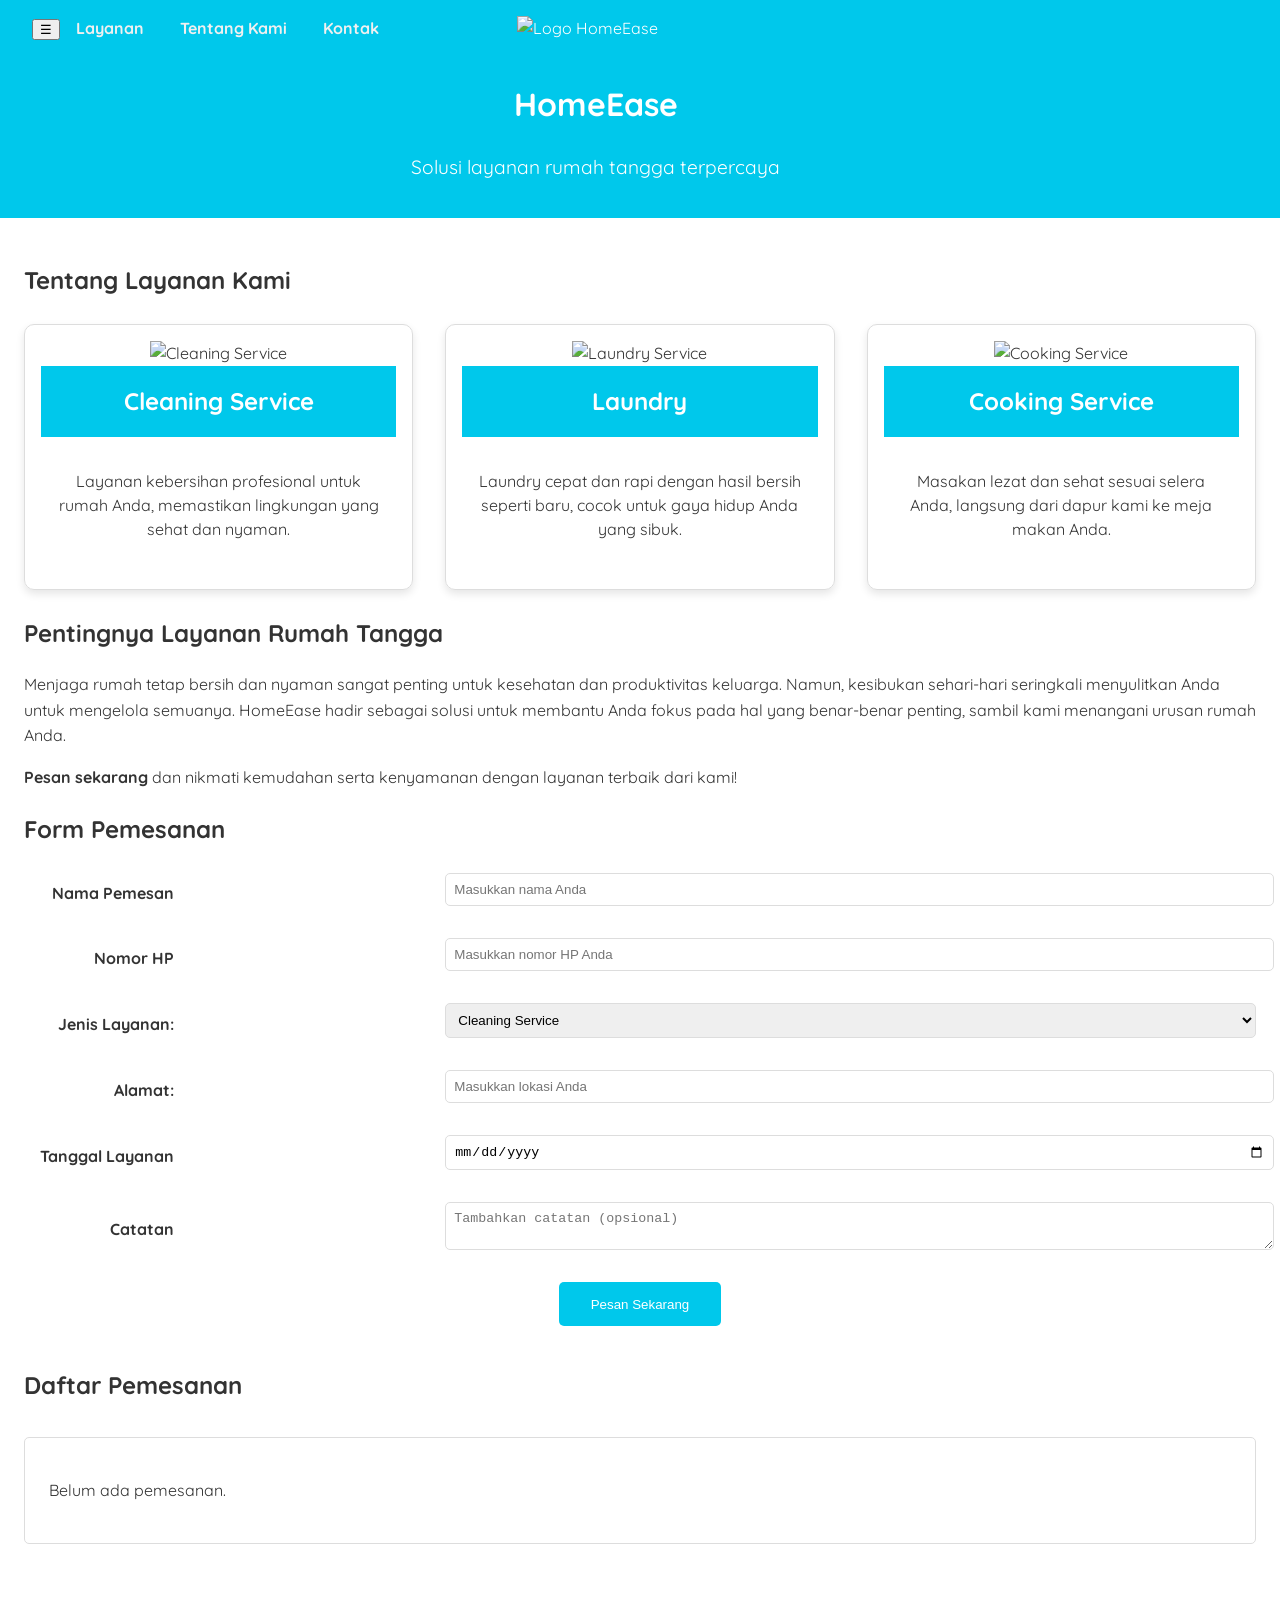
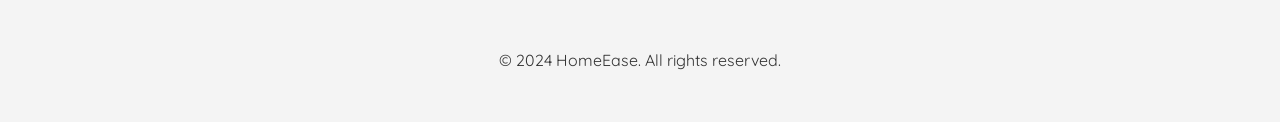
==== index.html @ 0524aee0 ""perubahan beberapa styles dan tombol"" ====
<!DOCTYPE html>
<html lang="en">
<head>
  <meta name="keywords" content="layanan rumah tangga, cleaning service, laundry, cooking">
  <script type="application/ld+json">
    {
      "@context": "https://schema.org",
      "@type": "LocalBusiness",
      "name": "HomeEase",
      "description": "Solusi layanan rumah tangga terpercaya",
      "url": "https://basriyoung.github.io/",
      "address": {
        "@type": "PostalAddress",
        "addressLocality": "Your City",
        "addressCountry": "ID"
      }
    }
  </script>
  <meta charset="UTF-8">
  <meta name="viewport" content="width=device-width, initial-scale=1.0">
  <meta name="description" content="HomeEase - Solusi layanan rumah tangga terpercaya.">
  <title>HomeEase - Pemesanan Layanan Rumah Tangga</title>
  <meta name="dicoding:email" content="basriyoung@gmail.com">
  <link rel="icon" href="images/H.png" type="image/x-icon">
  <link rel="stylesheet" href="css/styles.css">
  <link rel="preconnect" href="https://fonts.googleapis.com">
  <link rel="preconnect" href="https://fonts.gstatic.com" crossorigin>
  <link href="https://fonts.googleapis.com/css2?family=Quicksand:wght@300..700&display=swap" rel="stylesheet"> 
</head>
<body>
     <!-- B243051A - Basri -->
  <header>
    <button id="menu-toggle" aria-label="Toggle Navigation">&#9776;</button>
    <nav>
      <a href="#services">Layanan</a>
      <a href="#about">Tentang Kami</a>
      <a href="#contact">Kontak</a>
    </nav>

    <div class="header-container">
        <img src="images/H.png" alt="Logo HomeEase" class="logo">
        <div class="header-text">
          <h1>HomeEase</h1>
          <p>Solusi layanan rumah tangga terpercaya</p>
        </div>
      </div>
  </header>
  <main>

    <section id="services">
        <h2>Tentang Layanan Kami</h2>
        <div class="services">
          <div class="service-item">
            <img src="images/1.png" alt="Cleaning Service">
            <h3>Cleaning Service</h3>
            <p>Layanan kebersihan profesional untuk rumah Anda, memastikan lingkungan yang sehat dan nyaman.</p>
          </div>
          <div class="service-item">
            <img src="images/2.png" alt="Laundry Service">
            <h3>Laundry</h3>
            <p>Laundry cepat dan rapi dengan hasil bersih seperti baru, cocok untuk gaya hidup Anda yang sibuk.</p>
          </div>
          <div class="service-item">
            <img src="images/3.png" alt="Cooking Service">
            <h3>Cooking Service</h3>
            <p>Masakan lezat dan sehat sesuai selera Anda, langsung dari dapur kami ke meja makan Anda.</p>
          </div>
        </div>
      </section>
  
      <section id="about">
        <h2>Pentingnya Layanan Rumah Tangga</h2>
        <p>Menjaga rumah tetap bersih dan nyaman sangat penting untuk kesehatan dan produktivitas keluarga. 
        Namun, kesibukan sehari-hari seringkali menyulitkan Anda untuk mengelola semuanya. 
        HomeEase hadir sebagai solusi untuk membantu Anda fokus pada hal yang benar-benar penting, 
        sambil kami menangani urusan rumah Anda.</p>
        <p><strong>Pesan sekarang</strong> dan nikmati kemudahan serta kenyamanan dengan layanan terbaik dari kami!</p>
      </section>

    <section id="contact">
      <h2>Form Pemesanan</h2>
      <form id="bookingForm">
        <label for="name">Nama Pemesan</label>
        <input type="text" id="name" name="name" placeholder="Masukkan nama Anda" required>
        <label for="phone">Nomor HP</label>
        <input type="tel" id="phone" name="phone" placeholder="Masukkan nomor HP Anda" required>
        <label for="serviceType">Jenis Layanan:</label>
        <select id="serviceType" required>
          <option value="Cleaning">Cleaning Service</option>
          <option value="Laundry">Laundry</option>
          <option value="Cooking">Cooking Service</option>
        </select>
        <label for="location">Alamat:</label>
        <input type="text" id="location" placeholder="Masukkan lokasi Anda" required>
        <label for="date">Tanggal Layanan</label>
        <input type="date" id="date" required>
        <label for="notes">Catatan</label>
        <textarea id="notes" name="notes" placeholder="Tambahkan catatan (opsional)"></textarea>
        <button type="submit">Pesan Sekarang</button>
      </form>
    </section>
    <section id="bookings">
      <h2>Daftar Pemesanan</h2>
      <div id="bookingsList"></div>
    </section>
  </main>
  <footer>
    <p>© 2024 HomeEase. All rights reserved.</p>
  </footer>
  <script src="js/script.js"></script>
</body>
</html>
---- css/styles.css ----
/* Global Styles */
body {
  font-family: 'Quicksand', sans-serif, Arial;
  margin: 0;
  padding: 0;
  line-height: 1.6;
  color: #333;
}

header {
  background: #00c8eb;
  color: white;
  flex-direction: column; 
  align-items: center; 
  text-align: center;
  padding: 1.5rem;
  display: flex; /**/
  display: -webkit-box; /* */
}

.logo {
  width: 150px;
  height: auto;
  margin: 0 auto 1rem;
}

header nav {
  margin-bottom: 1rem;
}

header nav a {
  margin: 0 1rem;
  color: #f0f0f0;
  text-decoration: none;
  font-weight: bold;
}

main {
  padding: 1.5rem;
}

/* Section Layanan */
.services {
  display: grid;
  grid-template-columns: repeat(auto-fit, minmax(250px, 1fr)); 
  gap: 1.5rem;
  margin: 1.5rem 0;
}

.service-item {
  border: 1px solid #ddd;
  border-radius: 5px;
  overflow: hidden;
  text-align: center;
  box-shadow: 0 2px 5px rgba(0, 0, 0, 0.1);
}

.service-item img {
  width: 100%;
  height: auto;
}

.service-item h3 {
  background: #00c8eb;
  color: white;
  margin: 0;
  padding: 1rem;
}

.service-item p {
  padding: 1rem;
  font-size: 0.9rem;
  color: #333;
}

.service-item:hover {
  transform: translateY(-5px);
  box-shadow: 0 4px 10px rgba(0, 0, 0, 0.15);
  transition: transform 0.3s ease, box-shadow 0.3s ease;
}

/* Form Styles */
form {
  margin: 1.5rem 0;
  display: flex;
  flex-direction: column; 
  gap: 1rem;
}

form label {
  display: block;
  margin-bottom: 0.5rem;
  font-weight: bold;
}

form input,
form select,
form textarea,
form button {
  width: 100%;
  padding: 0.5rem;
  margin-bottom: 1rem;
  border: 1px solid #ddd;
  border-radius: 5px;
}

form button {
  background: #00c8eb;
  color: white;
  border: none;
  cursor: pointer;
}

form button:hover {
  background: #00a2c6;
}

form button,
header nav a {
    min-width: 44px;
    min-height: 44px;
}


/* Footer Styles */
footer {
  background: #f4f4f4;
  text-align: center;
  padding: 2rem 1rem;
  font-size: 1rem;
  margin-top: 2rem;
}

#bookingsList {
  margin-top: 2rem;
  padding: 1.5rem;
  border-radius: 5px;
  border: 1px solid #ddd;
}

.booking-item {
  margin-bottom: 1.5rem;
  border: 1px solid #ddd;
  border-radius: 5px;
  box-shadow: 0 2px 5px rgba(0, 0, 0, 0.1);
  background: #f9f9f9;
  border: 1px solid #ddd;
  padding: 15px;
  margin-bottom: 10px;
}

.booking-item p {
  margin: 5px 0;
}

.delete-btn {
  background: #ff4d4d;
  color: white;
  border: none;
  padding: 5px 10px;
  border-radius: 3px;
  cursor: pointer;
}
.delete-btn:hover {
  background: #cc0000;
}

/* Responsif */
@media (min-width: 768px) {
  header {
    flex-direction: row; 
    justify-content: space-between; 
    padding: 1rem 2rem;
  }

  header nav {
    margin-bottom: 0; 
  }

  .logo {
    width: 200px;
  }
  .header-text {
    margin-left: 1rem;
  }

  .header-text h1 {
    font-size: 2rem;
  }

  .header-text p {
    font-size: 1.2rem;
  }

  .services {
    gap: 2rem;
  }
}

@media (min-width: 1024px) {
  .services {
    grid-template-columns: repeat(3, 1fr);
    gap: 2rem;
  }

  .service-item {
    padding: 1rem;
    border-radius: 10px;
    box-shadow: 0 4px 8px rgba(0, 0, 0, 0.1);
  }

  .service-item h3 {
    font-size: 1.5rem;
  }

  .service-item p {
    font-size: 1rem;
    line-height: 1.5;
  }
}

@media (min-width: 768px) {
  form {
    flex-direction: row;
    gap: 2rem; 
  }

  form label {
    width: 150px;
  }

  form input,
  form select,
  form textarea {
    flex: 1;
    width: auto;
  }

  form button {
    width: auto;
    padding: 0.8rem;
  }
}

@media (min-width: 768px) {
  #bookingsList {
    display: grid;
    grid-template-columns: repeat(2, 1fr); 
  }

  .booking-item {
    padding: 1.5rem;
  }
}
/* Enhanced button hover effect */
form button:hover {
  background: #007fa5;
  transform: scale(1.05);
  transition: all 0.3s ease-in-out;
}

/* Enhance form layout for desktop screens */
@media (min-width: 1024px) {
  form {
      display: grid;
      grid-template-columns: 1fr 2fr; /* Two columns: labels and inputs */
      align-items: center;
      gap: 1rem;
  }
  
  form label {
      grid-column: 1 / 2;
      text-align: right;
      padding-right: 1rem;
  }
  
  form input, form select, form textarea, form button {
      grid-column: 2 / 3;
      width: 100%;
  }

  form button {
      grid-column: 1 / 3; /* Center the button across both columns */
      justify-self: center;
      width: auto;
      padding: 0.8rem 2rem;
  }
}

@media (max-width: 767px) {
  form {
      flex-direction: column;
      gap: 1rem;
  }

  form label {
      text-align: left;
      padding-right: 0;
  }
}
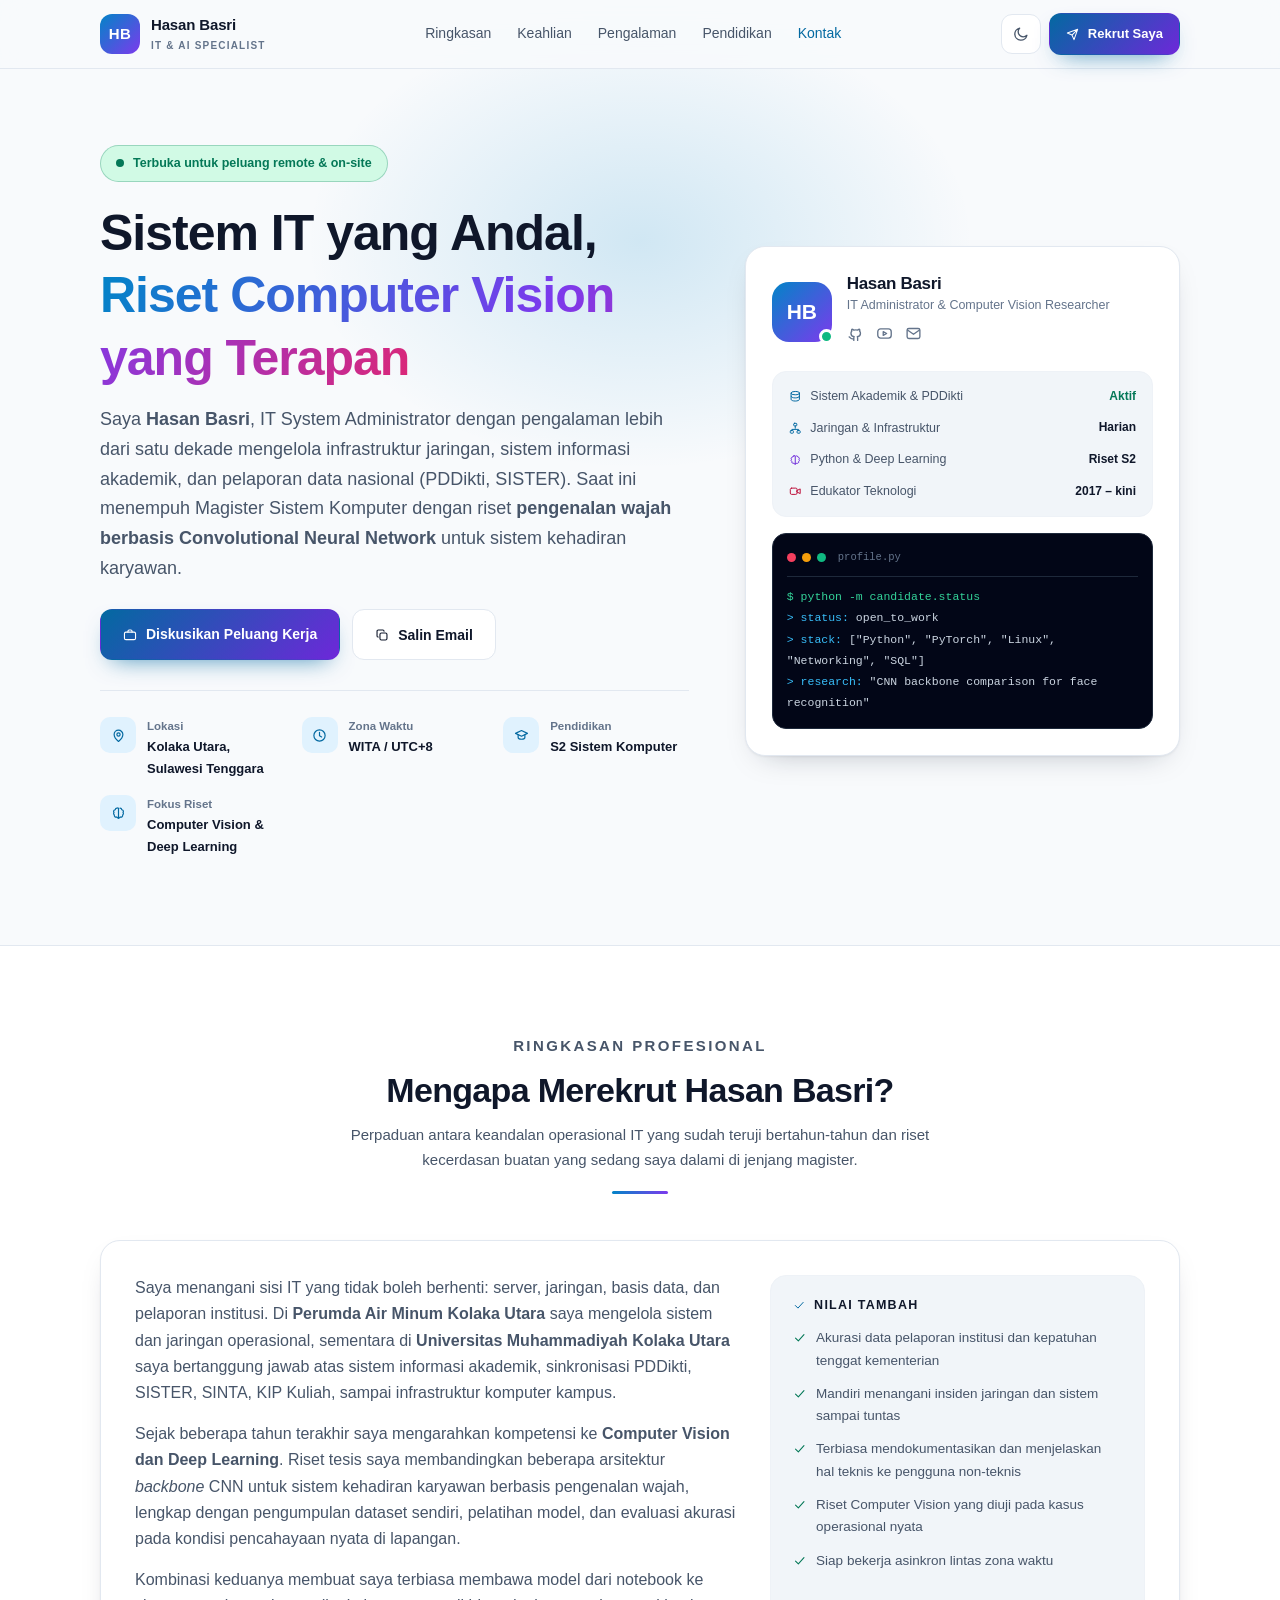
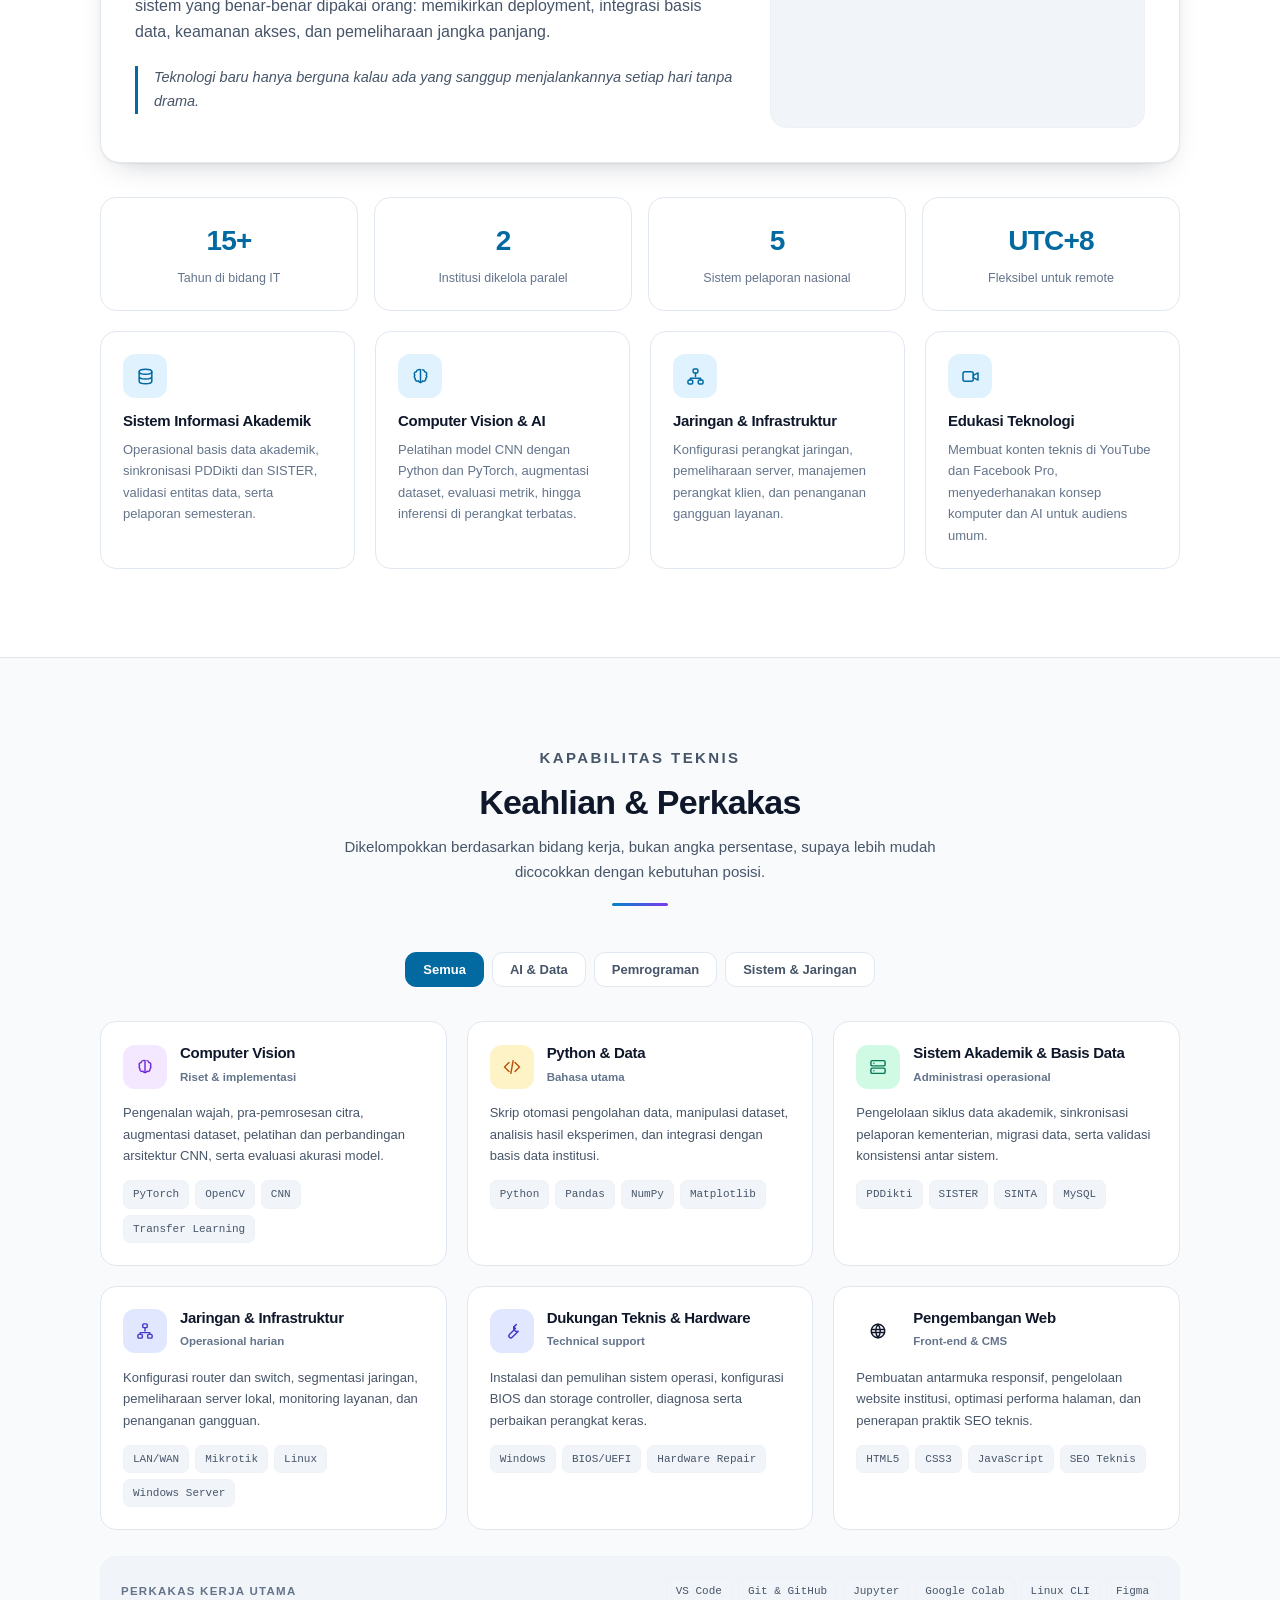
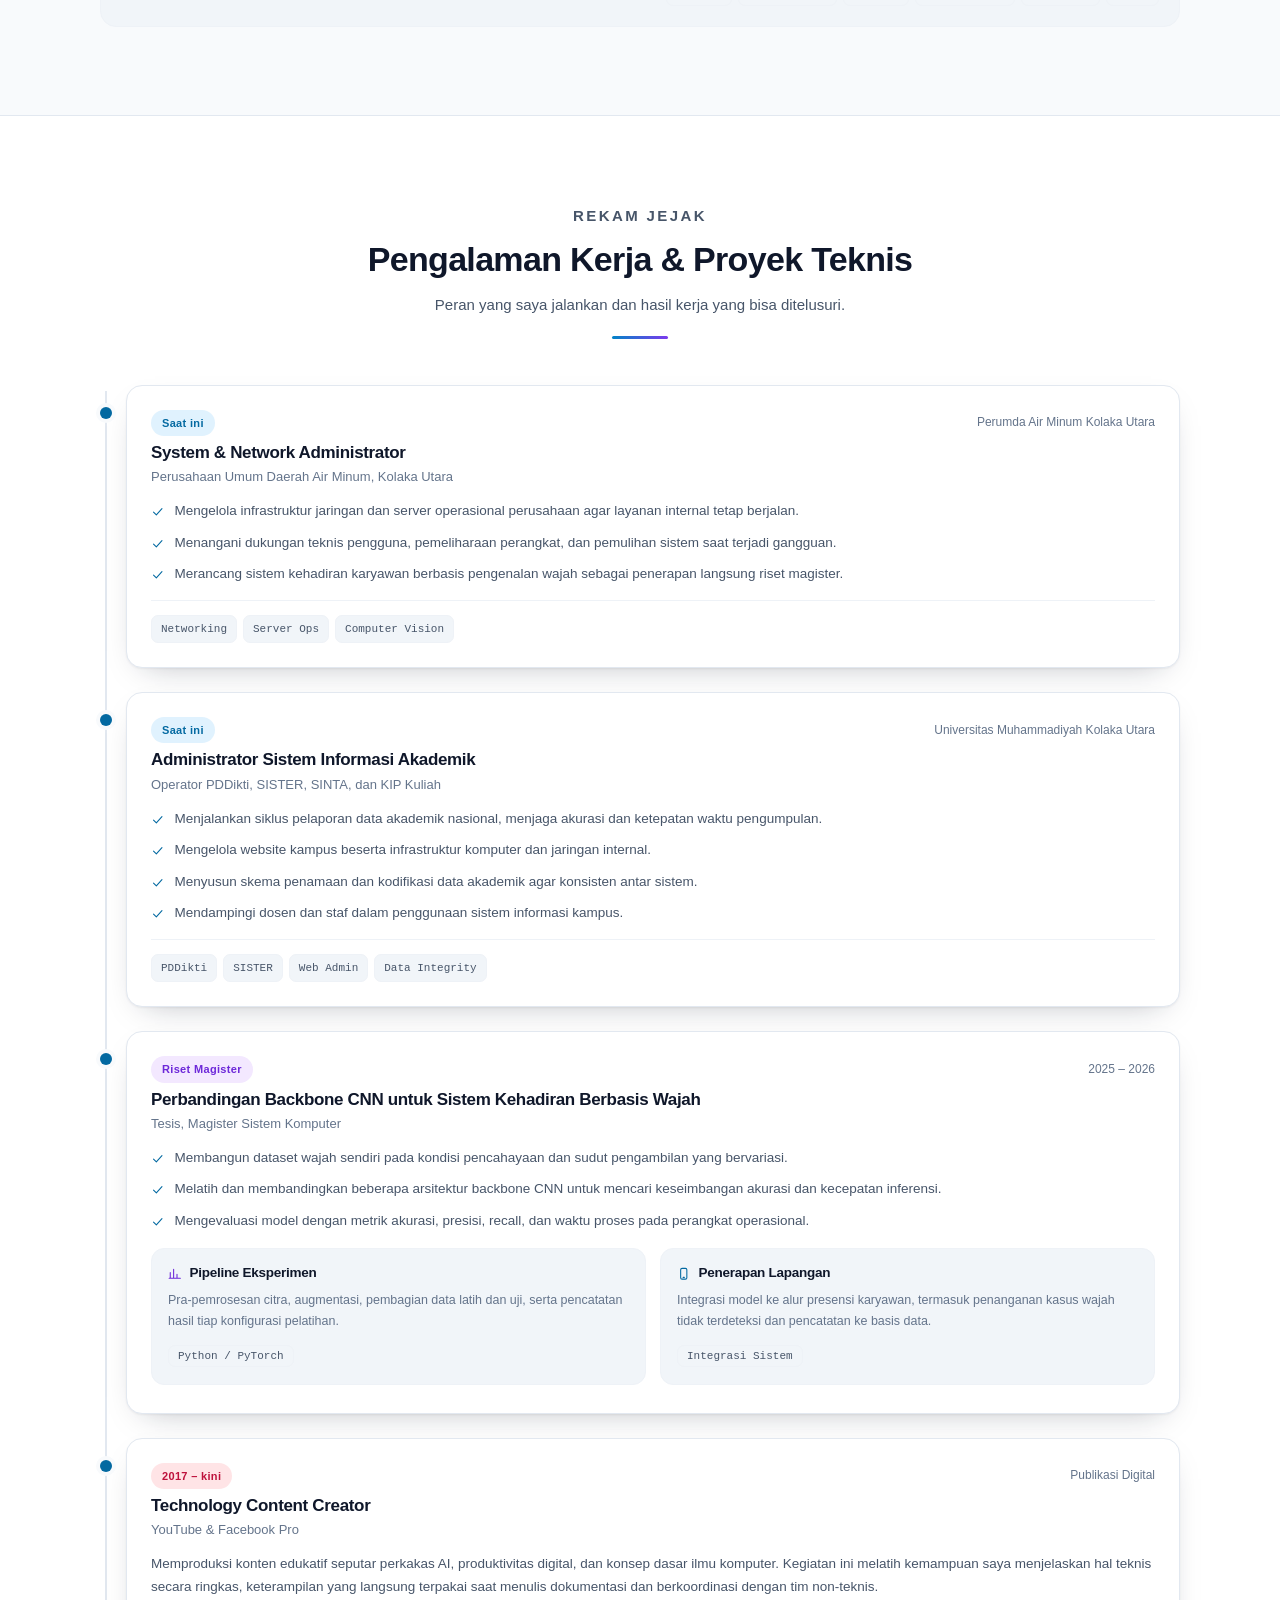
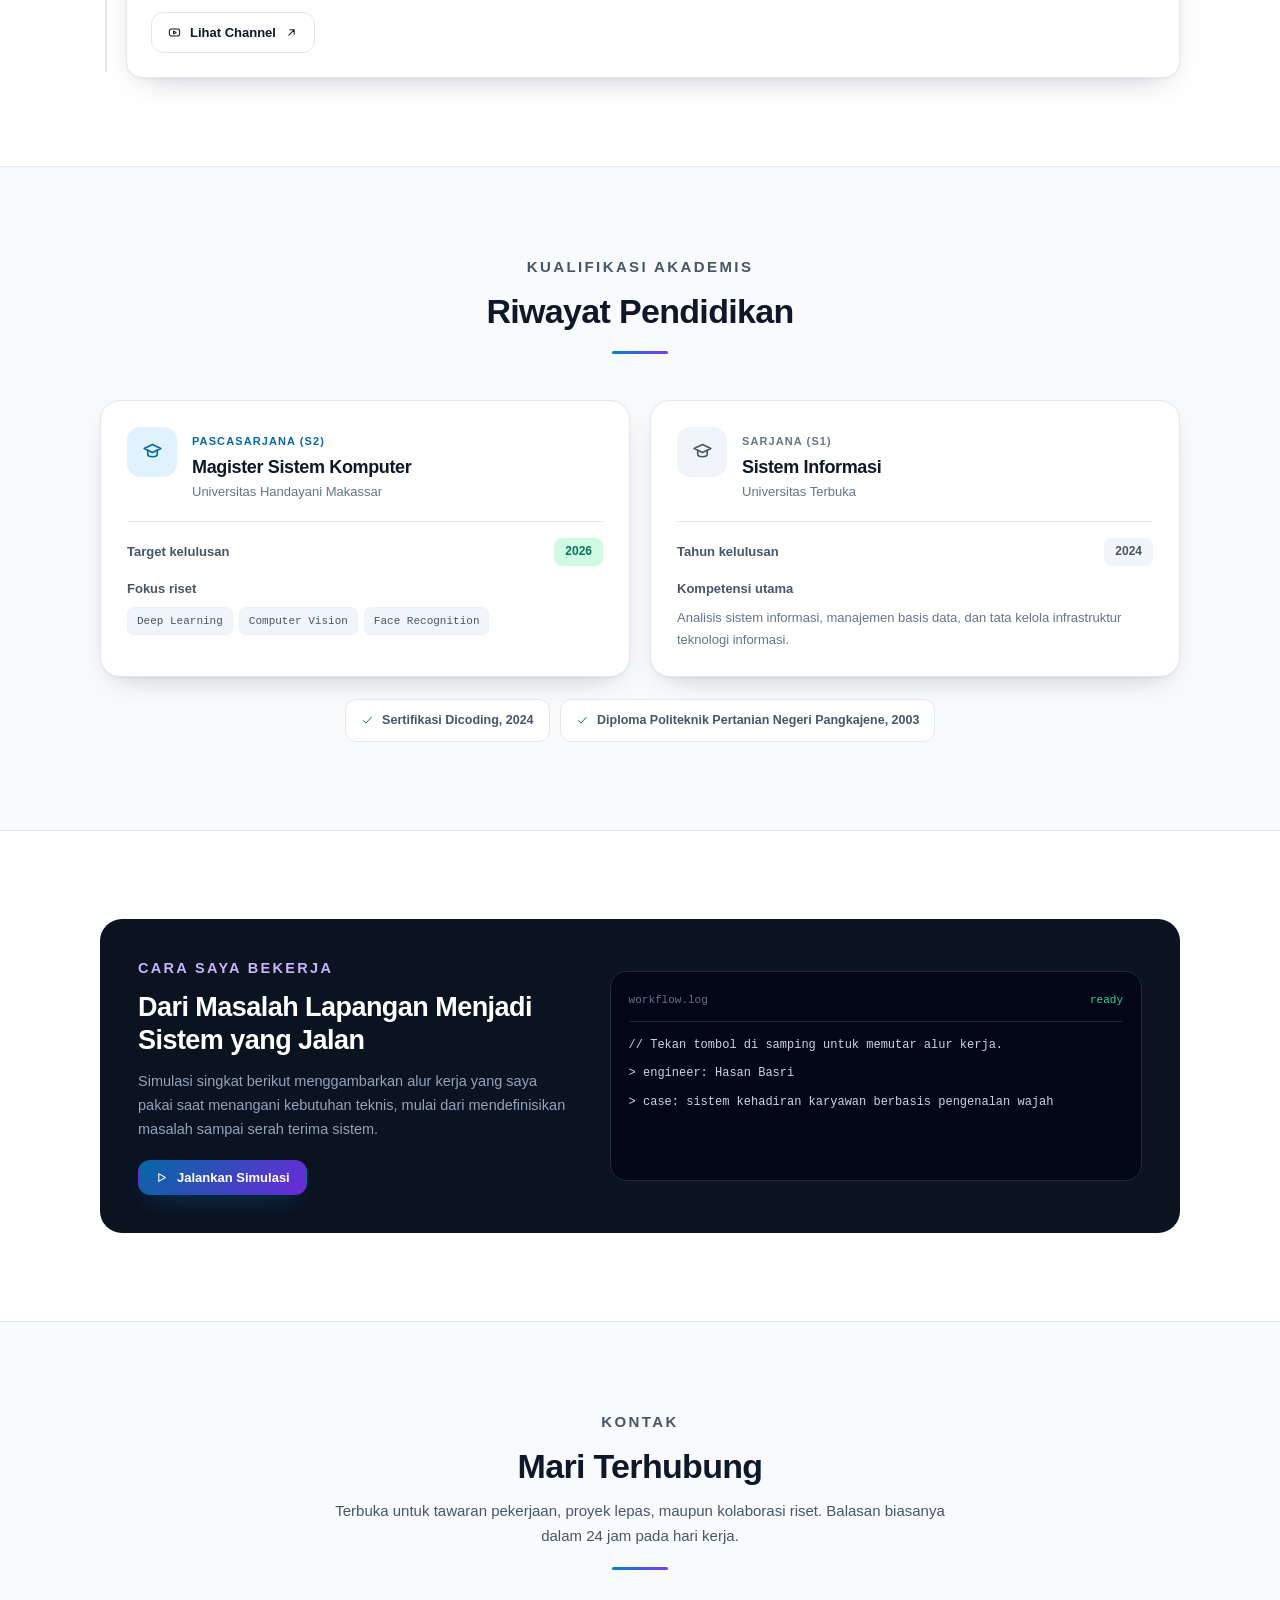
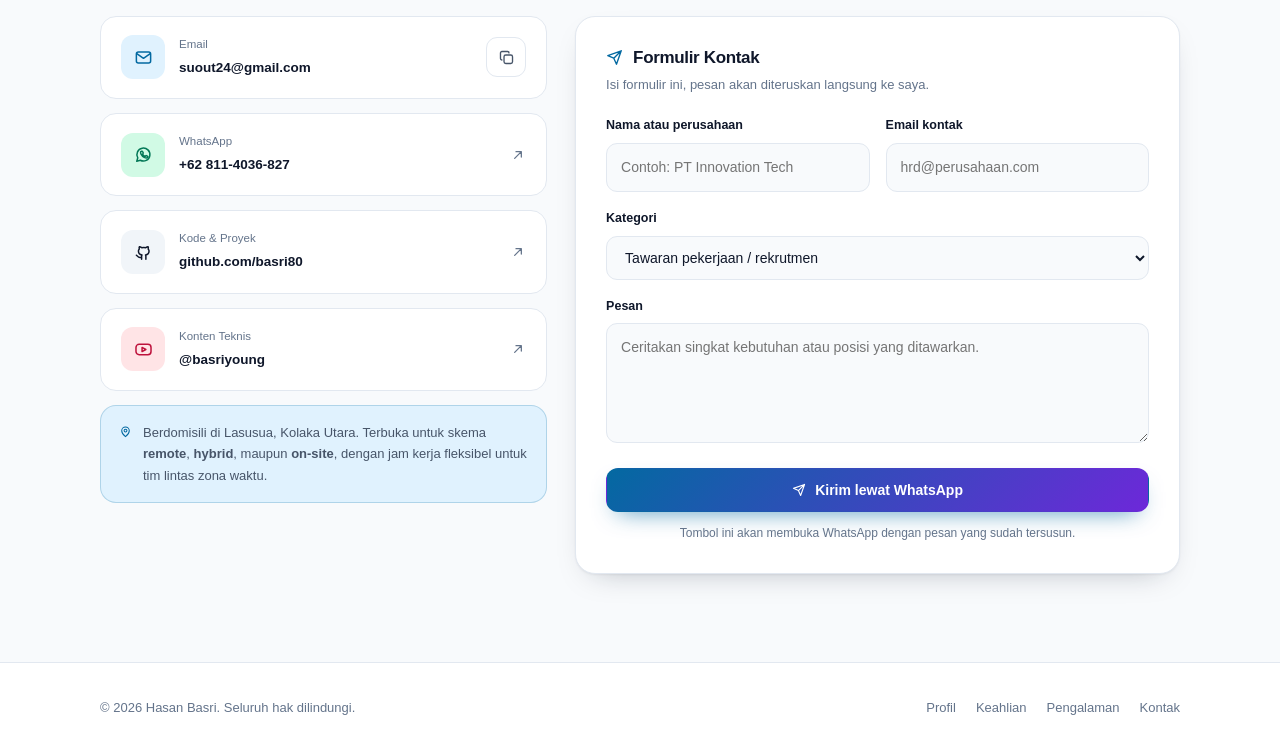
==== commit 8af58c90: "add file via upload add some file website" ====
--- a/index.html
+++ b/index.html
@@ -1,112 +1,1290 @@
 <!DOCTYPE html>
-<html lang="en">
+<html lang="id">
 <head>
-  <meta name="keywords" content="layanan rumah tangga, cleaning service, laundry, cooking">
-  <script type="application/ld+json">
-    {
-      "@context": "https://schema.org",
-      "@type": "LocalBusiness",
-      "name": "HomeEase",
-      "description": "Solusi layanan rumah tangga terpercaya",
-      "url": "https://basriyoung.github.io/",
-      "address": {
-        "@type": "PostalAddress",
-        "addressLocality": "Your City",
-        "addressCountry": "ID"
-      }
-    }
-  </script>
-  <meta charset="UTF-8">
-  <meta name="viewport" content="width=device-width, initial-scale=1.0">
-  <meta name="description" content="HomeEase - Solusi layanan rumah tangga terpercaya.">
-  <title>HomeEase - Pemesanan Layanan Rumah Tangga</title>
-  <meta name="dicoding:email" content="basriyoung@gmail.com">
-  <link rel="icon" href="images/H.png" type="image/x-icon">
-  <link rel="stylesheet" href="css/styles.css">
-  <link rel="preconnect" href="https://fonts.googleapis.com">
-  <link rel="preconnect" href="https://fonts.gstatic.com" crossorigin>
-  <link href="https://fonts.googleapis.com/css2?family=Quicksand:wght@300..700&display=swap" rel="stylesheet"> 
+<meta charset="UTF-8">
+<meta name="viewport" content="width=device-width, initial-scale=1">
+<meta name="color-scheme" content="light dark">
+<meta name="theme-color" content="#0284c7">
+
+<!-- ============ SEO DASAR ============ -->
+<title>Hasan Basri - IT Administrator, Computer Vision & AI | Kolaka Utara</title>
+<meta name="description" content="Hasan Basri, IT System Administrator dan Mahasiswa Magister Sistem Komputer. Spesialis administrasi sistem informasi akademik (PDDikti, SISTER), jaringan, Python, dan riset Computer Vision. Terbuka untuk kerja remote.">
+<meta name="author" content="Hasan Basri">
+<meta name="robots" content="index, follow, max-image-preview:large">
+
+<!-- Alamat kanonik situs -->
+<link rel="canonical" href="https://basri.umkota.ac.id/">
+
+<!-- ============ OPEN GRAPH (preview WhatsApp / LinkedIn / Facebook) ============ -->
+<meta property="og:type" content="profile">
+<meta property="og:locale" content="id_ID">
+<meta property="og:site_name" content="Hasan Basri">
+<meta property="og:title" content="Hasan Basri - IT Administrator, Computer Vision & AI">
+<meta property="og:description" content="IT System Administrator, operator PDDikti/SISTER, dan peneliti Computer Vision. Terbuka untuk peluang remote dan kolaborasi teknis.">
+<meta property="og:url" content="https://basri.umkota.ac.id/">
+<!-- Gambar pratinjau 1200x630 px, letakkan sejajar index.html -->
+<meta property="og:image" content="https://basri.umkota.ac.id/og-cover.jpg">
+<meta property="og:image:width" content="1200">
+<meta property="og:image:height" content="630">
+<meta property="og:image:alt" content="Kartu profil Hasan Basri, IT Administrator dan peneliti Computer Vision">
+<meta property="profile:first_name" content="Hasan">
+<meta property="profile:last_name" content="Basri">
+
+<meta name="twitter:card" content="summary_large_image">
+<meta name="twitter:title" content="Hasan Basri - IT Administrator, Computer Vision & AI">
+<meta name="twitter:description" content="IT System Administrator, operator PDDikti/SISTER, dan peneliti Computer Vision. Terbuka untuk peluang remote.">
+<meta name="twitter:image" content="https://basri.umkota.ac.id/og-cover.jpg">
+
+<!-- Favicon inline, tidak butuh file terpisah -->
+<link rel="icon" href="data:image/svg+xml,%3Csvg xmlns='http://www.w3.org/2000/svg' viewBox='0 0 64 64'%3E%3Crect width='64' height='64' rx='14' fill='%230284c7'/%3E%3Ctext x='32' y='43' font-family='Segoe UI,Arial' font-size='30' font-weight='700' fill='white' text-anchor='middle'%3EHB%3C/text%3E%3C/svg%3E">
+
+<!-- ============ DATA TERSTRUKTUR (dibaca Google & mesin AI) ============ -->
+<script type="application/ld+json">
+{
+  "@context": "https://schema.org",
+  "@type": "Person",
+  "name": "Hasan Basri",
+  "jobTitle": "IT System Administrator & Computer Vision Researcher",
+  "url": "https://basri.umkota.ac.id/",
+  "email": "mailto:suout24@gmail.com",
+  "telephone": "+62-811-4036-827",
+  "address": {
+    "@type": "PostalAddress",
+    "addressLocality": "Lasusua, Kolaka Utara",
+    "addressRegion": "Sulawesi Tenggara",
+    "addressCountry": "ID"
+  },
+  "alumniOf": [
+    { "@type": "CollegeOrUniversity", "name": "Universitas Handayani Makassar" },
+    { "@type": "CollegeOrUniversity", "name": "Universitas Terbuka" },
+    { "@type": "CollegeOrUniversity", "name": "Politeknik Pertanian Negeri Pangkajene" }
+  ],
+  "knowsAbout": [
+    "System Administration", "Computer Networking", "PDDikti", "SISTER",
+    "Python", "Deep Learning", "Computer Vision", "Convolutional Neural Network",
+    "Academic Information Systems", "Technical Support"
+  ],
+  "knowsLanguage": ["id", "en"],
+  "sameAs": [
+    "https://github.com/basri80",
+    "https://www.youtube.com/@basriyoung"
+  ],
+  "seeks": {
+    "@type": "Demand",
+    "name": "Remote IT / Computer Vision engineering roles"
+  }
+}
+</script>
+
+<style>
+/* ============ TOKEN WARNA & DASAR ============ */
+:root{
+  --bg:#f8fafc; --bg-alt:#ffffff; --bg-soft:#f1f5f9;
+  --fg:#0f172a; --fg-muted:#475569; --fg-faint:#64748b;
+  --line:#e2e8f0; --line-soft:#eef2f7;
+  --brand:#0369a1; --brand-strong:#075985; --brand-soft:#e0f2fe;
+  --ai:#6d28d9; --ai-soft:#f3e8ff;
+  --ok:#047857; --ok-soft:#d1fae5;
+  --rose:#be123c; --rose-soft:#ffe4e6;
+  --amber:#b45309;
+  --shadow:0 1px 2px rgba(15,23,42,.05), 0 12px 32px -18px rgba(15,23,42,.35);
+  --radius:16px;
+  --maxw:1120px;
+  --font:'Inter',-apple-system,BlinkMacSystemFont,'Segoe UI',Roboto,'Helvetica Neue',Arial,'Noto Sans',sans-serif;
+  --mono:ui-monospace,SFMono-Regular,'SF Mono',Consolas,'Liberation Mono',Menlo,monospace;
+}
+html[data-theme="dark"]{
+  --bg:#020617; --bg-alt:#0f172a; --bg-soft:#111f38;
+  --fg:#f1f5f9; --fg-muted:#cbd5e1; --fg-faint:#94a3b8;
+  --line:#1e293b; --line-soft:#182236;
+  --brand:#38bdf8; --brand-strong:#7dd3fc; --brand-soft:#0c2c45;
+  --ai:#c4b5fd; --ai-soft:#2a1d4d;
+  --ok:#34d399; --ok-soft:#06312a;
+  --rose:#fda4af; --rose-soft:#3f1220;
+  --amber:#fbbf24;
+  --shadow:0 1px 2px rgba(0,0,0,.4), 0 16px 40px -20px rgba(0,0,0,.8);
+}
+*,*::before,*::after{box-sizing:border-box}
+html{scroll-behavior:smooth; -webkit-text-size-adjust:100%}
+body{
+  margin:0; background:var(--bg); color:var(--fg);
+  font-family:var(--font); font-size:16px; line-height:1.65;
+  -webkit-font-smoothing:antialiased; overflow-x:hidden;
+}
+img,svg{max-width:100%}
+a{color:var(--brand); text-decoration-thickness:1px; text-underline-offset:3px}
+h1,h2,h3,h4{line-height:1.25; margin:0; letter-spacing:-.02em}
+p{margin:0}
+ul{margin:0; padding:0; list-style:none}
+:focus-visible{outline:3px solid var(--brand); outline-offset:3px; border-radius:6px}
+@media (prefers-reduced-motion:reduce){
+  *{animation-duration:.001ms !important; transition-duration:.001ms !important; scroll-behavior:auto !important}
+}
+
+/* ============ LAYOUT ============ */
+.wrap{max-width:var(--maxw); margin-inline:auto; padding-inline:20px}
+section{padding-block:clamp(56px,8vw,88px)}
+.band{background:var(--bg-alt); border-block:1px solid var(--line)}
+.skip{position:absolute; left:-9999px; top:0; background:var(--brand); color:#fff; padding:12px 18px; border-radius:0 0 10px 0; z-index:100; font-weight:600}
+.skip:focus{left:0}
+
+/* ============ IKON ============ */
+.ico{width:1em; height:1em; fill:none; stroke:currentColor; stroke-width:1.9; stroke-linecap:round; stroke-linejoin:round; flex:none}
+.ico-fill{fill:currentColor; stroke:none}
+
+/* ============ HEADER ============ */
+header.site{
+  position:sticky; top:0; z-index:40;
+  background:color-mix(in srgb, var(--bg) 88%, transparent);
+  backdrop-filter:blur(12px); border-bottom:1px solid var(--line);
+}
+.navbar{display:flex; align-items:center; justify-content:space-between; gap:12px; height:68px}
+.brand{display:flex; align-items:center; gap:11px; text-decoration:none; color:inherit}
+.brand .mark{
+  width:40px; height:40px; border-radius:12px; flex:none;
+  background:linear-gradient(135deg,#0284c7,#7c3aed);
+  color:#fff; font-weight:800; font-size:15px;
+  display:flex; align-items:center; justify-content:center; letter-spacing:.5px;
+}
+.brand b{display:block; font-size:15px; font-weight:700; letter-spacing:-.01em}
+.brand small{display:block; font-size:10px; letter-spacing:.12em; text-transform:uppercase; color:var(--fg-faint); font-weight:600}
+.nav-links{display:none; gap:26px; align-items:center}
+.nav-links a{color:var(--fg-muted); text-decoration:none; font-size:14px; font-weight:500}
+.nav-links a:hover,.nav-links a[aria-current="true"]{color:var(--brand)}
+.nav-actions{display:flex; align-items:center; gap:8px}
+.icon-btn{
+  width:40px; height:40px; display:inline-flex; align-items:center; justify-content:center;
+  border:1px solid var(--line); background:var(--bg-alt); color:var(--fg-muted);
+  border-radius:11px; cursor:pointer; font-size:17px; transition:color .2s, border-color .2s;
+}
+.icon-btn:hover{color:var(--brand); border-color:var(--brand)}
+#mobile-toggle{display:inline-flex}
+#mobile-panel{display:none; border-top:1px solid var(--line); background:var(--bg-alt); padding:8px 20px 18px}
+#mobile-panel.open{display:block}
+#mobile-panel a{display:block; padding:11px 0; color:var(--fg-muted); text-decoration:none; font-weight:500; border-bottom:1px solid var(--line-soft)}
+@media(min-width:900px){
+  .nav-links{display:flex}
+  #mobile-toggle{display:none}
+  #mobile-panel{display:none !important}
+}
+
+/* ============ TOMBOL ============ */
+.btn{
+  display:inline-flex; align-items:center; justify-content:center; gap:9px;
+  padding:13px 22px; border-radius:12px; font-size:14px; font-weight:650;
+  text-decoration:none; cursor:pointer; border:1px solid transparent;
+  transition:transform .15s, box-shadow .2s, background .2s;
+}
+.btn:hover{transform:translateY(-1px)}
+.btn-primary{background:linear-gradient(135deg,#0369a1,#6d28d9); color:#fff; box-shadow:0 10px 24px -12px rgba(3,105,161,.8)}
+.btn-ghost{background:var(--bg-alt); border-color:var(--line); color:var(--fg)}
+.btn-ghost:hover{border-color:var(--brand); color:var(--brand)}
+.btn-sm{padding:9px 16px; font-size:13px}
+.btn-block{width:100%}
+
+/* ============ HERO ============ */
+.hero{position:relative; padding-top:clamp(48px,7vw,76px)}
+.hero::before{
+  content:""; position:absolute; inset:-10% 0 auto 50%; translate:-50% 0;
+  width:min(760px,120%); height:520px; pointer-events:none; z-index:-1;
+  background:radial-gradient(ellipse at center, rgba(2,132,199,.16), transparent 62%);
+}
+.hero-grid{display:grid; gap:40px}
+@media(min-width:980px){ .hero-grid{grid-template-columns:1.15fr .85fr; align-items:center; gap:56px} }
+.pill{
+  display:inline-flex; align-items:center; gap:9px; padding:7px 15px; border-radius:999px;
+  background:var(--ok-soft); color:var(--ok); border:1px solid color-mix(in srgb,var(--ok) 28%, transparent);
+  font-size:12.5px; font-weight:650;
+}
+.dot{width:8px; height:8px; border-radius:50%; background:currentColor; animation:blip 2.2s ease-in-out infinite}
+@keyframes blip{0%,100%{opacity:1}50%{opacity:.35}}
+h1{font-size:clamp(32px,5.2vw,50px); font-weight:800; margin:20px 0 16px}
+.grad{background:linear-gradient(115deg,#0284c7,#7c3aed 55%,#db2777); -webkit-background-clip:text; background-clip:text; color:transparent}
+.lede{font-size:clamp(16px,1.9vw,18px); color:var(--fg-muted); max-width:60ch}
+.hero-cta{display:flex; flex-wrap:wrap; gap:12px; margin-top:26px}
+.facts{display:grid; grid-template-columns:repeat(auto-fit,minmax(170px,1fr)); gap:16px; margin-top:30px; padding-top:26px; border-top:1px solid var(--line)}
+.fact{display:flex; gap:11px; align-items:flex-start}
+.fact .bx{width:36px; height:36px; border-radius:10px; display:flex; align-items:center; justify-content:center; font-size:15px; flex:none; background:var(--brand-soft); color:var(--brand)}
+.fact small{display:block; font-size:11.5px; color:var(--fg-faint)}
+.fact span{font-size:13px; font-weight:650}
+
+/* ============ KARTU PROFIL ============ */
+.card{background:var(--bg-alt); border:1px solid var(--line); border-radius:20px; box-shadow:var(--shadow)}
+.profile-card{padding:26px}
+.profile-head{display:flex; gap:15px; align-items:center; margin-bottom:20px}
+.avatar{
+  width:60px; height:60px; border-radius:17px; flex:none; position:relative;
+  background:linear-gradient(135deg,#0284c7,#7c3aed); color:#fff;
+  display:flex; align-items:center; justify-content:center; font-weight:800; font-size:21px;
+}
+.avatar::after{content:""; position:absolute; right:-2px; bottom:-2px; width:15px; height:15px; border-radius:50%; background:#10b981; border:3px solid var(--bg-alt)}
+.profile-head h2{font-size:17px}
+.profile-head p{font-size:12.5px; color:var(--fg-faint)}
+.socials{display:flex; gap:12px; margin-top:8px; font-size:17px}
+.socials a{color:var(--fg-faint)}
+.socials a:hover{color:var(--brand)}
+.kv{background:var(--bg-soft); border:1px solid var(--line-soft); border-radius:14px; padding:14px 16px; display:grid; gap:11px}
+.kv-row{display:flex; justify-content:space-between; align-items:center; gap:12px; font-size:12.5px; color:var(--fg-muted)}
+.kv-row span:first-child{display:flex; align-items:center; gap:9px}
+.kv-row b{font-weight:650; color:var(--fg); font-size:12px}
+.term{
+  margin-top:16px; background:#020617; color:#cbd5e1; border:1px solid #1e293b;
+  border-radius:14px; padding:14px; font-family:var(--mono); font-size:11.5px; line-height:1.85;
+}
+.term .bar{display:flex; gap:6px; align-items:center; padding-bottom:9px; margin-bottom:9px; border-bottom:1px solid #1e293b; color:#64748b; font-size:10.5px}
+.term .bar i{width:9px; height:9px; border-radius:50%; display:inline-block}
+.term p{margin:0; word-break:break-word}
+.c-green{color:#34d399} .c-blue{color:#38bdf8} .c-purple{color:#c4b5fd} .c-amber{color:#fbbf24} .c-dim{color:#64748b}
+
+/* ============ JUDUL SECTION ============ */
+.head{text-align:center; max-width:640px; margin:0 auto 46px}
+.eyebrow{font-size:11.5px; font-weight:800; letter-spacing:.16em; text-transform:uppercase; color:var(--brand)}
+.head h2{font-size:clamp(25px,3.6vw,34px); font-weight:800; margin:10px 0 12px}
+.head p{color:var(--fg-muted); font-size:15px}
+.rule{width:56px; height:3px; border-radius:99px; margin:18px auto 0; background:linear-gradient(90deg,#0284c7,#7c3aed)}
+
+/* ============ GRID UMUM ============ */
+.grid{display:grid; gap:20px}
+.g2{grid-template-columns:repeat(auto-fit,minmax(290px,1fr))}
+.g3{grid-template-columns:repeat(auto-fit,minmax(265px,1fr))}
+.g4{grid-template-columns:repeat(auto-fit,minmax(215px,1fr))}
+
+/* ============ TENTANG ============ */
+.about{display:grid; gap:26px; padding:28px}
+@media(min-width:860px){ .about{grid-template-columns:1.6fr 1fr; padding:34px; gap:34px} }
+.about p{color:var(--fg-muted); margin-bottom:14px}
+.quote{border-left:3px solid var(--brand); padding-left:16px; font-style:italic; color:var(--fg-faint); font-size:14.5px; margin-top:20px}
+.value{background:var(--bg-soft); border:1px solid var(--line-soft); border-radius:16px; padding:22px}
+.value h3{font-size:12.5px; text-transform:uppercase; letter-spacing:.1em; margin-bottom:14px; display:flex; gap:9px; align-items:center; color:var(--fg)}
+.value li{display:flex; gap:10px; align-items:flex-start; font-size:13.5px; color:var(--fg-muted); margin-bottom:11px}
+.value li svg{color:var(--ok); margin-top:4px}
+
+.pillar{background:var(--bg-alt); border:1px solid var(--line); border-radius:var(--radius); padding:22px; transition:border-color .2s, transform .2s}
+.pillar:hover{border-color:var(--brand); transform:translateY(-3px)}
+.pillar .bx{width:44px; height:44px; border-radius:12px; display:flex; align-items:center; justify-content:center; font-size:19px; margin-bottom:14px; background:var(--brand-soft); color:var(--brand)}
+.pillar h3{font-size:15px; margin-bottom:8px}
+.pillar p{font-size:13px; color:var(--fg-faint)}
+
+/* ============ METRIK ============ */
+.metrics{display:grid; grid-template-columns:repeat(auto-fit,minmax(150px,1fr)); gap:16px; margin-top:34px}
+.metric{background:var(--bg-alt); border:1px solid var(--line); border-radius:var(--radius); padding:20px; text-align:center}
+.metric b{display:block; font-size:28px; font-weight:800; color:var(--brand); letter-spacing:-.03em}
+.metric span{font-size:12.5px; color:var(--fg-faint)}
+
+/* ============ KEAHLIAN ============ */
+.tabs{display:flex; flex-wrap:wrap; gap:8px; justify-content:center; margin-bottom:34px}
+.tab{
+  padding:9px 17px; border-radius:11px; font-size:13px; font-weight:650; cursor:pointer;
+  background:var(--bg-alt); border:1px solid var(--line); color:var(--fg-muted); transition:.2s;
+}
+.tab:hover{border-color:var(--brand); color:var(--brand)}
+.tab[aria-pressed="true"]{background:var(--brand); border-color:var(--brand); color:#fff}
+html[data-theme="dark"] .tab[aria-pressed="true"]{color:#04121f}
+.skill{background:var(--bg-alt); border:1px solid var(--line); border-radius:var(--radius); padding:22px}
+.skill-top{display:flex; gap:13px; align-items:center; margin-bottom:13px}
+.skill-top .bx{width:44px; height:44px; border-radius:12px; display:flex; align-items:center; justify-content:center; font-size:18px; flex:none}
+.skill-top h3{font-size:15px}
+.skill-top small{font-size:11.5px; font-weight:600; color:var(--fg-faint)}
+.skill p{font-size:13px; color:var(--fg-muted); margin-bottom:14px}
+.tags{display:flex; flex-wrap:wrap; gap:6px}
+.tag{font-size:11px; font-family:var(--mono); padding:4px 9px; border-radius:7px; background:var(--bg-soft); border:1px solid var(--line-soft); color:var(--fg-muted)}
+.bx-brand{background:var(--brand-soft); color:var(--brand)}
+.bx-ai{background:var(--ai-soft); color:var(--ai)}
+.bx-ok{background:var(--ok-soft); color:var(--ok)}
+.bx-rose{background:var(--rose-soft); color:var(--rose)}
+.toolbar{margin-top:26px; background:var(--bg-soft); border:1px solid var(--line-soft); border-radius:var(--radius); padding:20px; display:flex; flex-wrap:wrap; gap:14px; align-items:center; justify-content:space-between}
+.toolbar > b{font-size:11.5px; letter-spacing:.11em; text-transform:uppercase; color:var(--fg-faint)}
+
+/* ============ TIMELINE ============ */
+.timeline{position:relative; padding-left:26px; display:grid; gap:24px}
+.timeline::before{content:""; position:absolute; left:5px; top:6px; bottom:6px; width:2px; background:var(--line)}
+.tl-item{position:relative}
+.tl-item::before{content:""; position:absolute; left:-26px; top:22px; width:12px; height:12px; border-radius:50%; background:var(--brand); box-shadow:0 0 0 4px var(--bg)}
+.tl-card{background:var(--bg-alt); border:1px solid var(--line); border-radius:var(--radius); padding:24px; box-shadow:var(--shadow)}
+.tl-meta{display:flex; flex-wrap:wrap; gap:10px; align-items:center; justify-content:space-between; margin-bottom:6px}
+.chip{font-size:11px; font-weight:700; padding:4px 11px; border-radius:999px; background:var(--brand-soft); color:var(--brand); letter-spacing:.03em}
+.chip.ai{background:var(--ai-soft); color:var(--ai)}
+.chip.rose{background:var(--rose-soft); color:var(--rose)}
+.tl-card h3{font-size:17px; margin-bottom:3px}
+.tl-card .org{font-size:13px; color:var(--fg-faint); margin-bottom:13px}
+.tl-card li{display:flex; gap:10px; font-size:13.5px; color:var(--fg-muted); margin-bottom:9px}
+.tl-card li svg{color:var(--brand); margin-top:5px; flex:none}
+.subgrid{display:grid; gap:14px; margin:16px 0 4px}
+@media(min-width:720px){ .subgrid{grid-template-columns:1fr 1fr} }
+.sub{background:var(--bg-soft); border:1px solid var(--line-soft); border-radius:13px; padding:16px}
+.sub h4{font-size:13.5px; display:flex; gap:8px; align-items:center; margin-bottom:8px}
+.sub p{font-size:12.5px; color:var(--fg-faint); margin-bottom:10px}
+.foot-line{margin-top:15px; padding-top:14px; border-top:1px solid var(--line-soft)}
+
+/* ============ PENDIDIKAN ============ */
+.edu{padding:26px}
+.edu-top{display:flex; gap:15px; align-items:flex-start; margin-bottom:18px}
+.edu-top .bx{width:50px; height:50px; border-radius:14px; display:flex; align-items:center; justify-content:center; font-size:21px; flex:none; background:var(--brand-soft); color:var(--brand)}
+.edu-top small{font-size:11px; font-weight:800; letter-spacing:.1em; text-transform:uppercase; color:var(--brand)}
+.edu-top h3{font-size:18px; margin:3px 0}
+.edu-top p{font-size:13px; color:var(--fg-faint)}
+.edu-body{border-top:1px solid var(--line); padding-top:16px; font-size:13px; color:var(--fg-muted); display:grid; gap:12px}
+.badge{padding:4px 11px; border-radius:8px; font-weight:700; font-size:12px; background:var(--ok-soft); color:var(--ok)}
+.badge.neutral{background:var(--bg-soft); color:var(--fg-muted)}
+.certs{margin-top:22px; display:flex; flex-wrap:wrap; gap:10px; justify-content:center}
+.cert{display:flex; align-items:center; gap:9px; font-size:12.5px; font-weight:600; padding:10px 15px; border-radius:11px; background:var(--bg-alt); border:1px solid var(--line); color:var(--fg-muted)}
+
+/* ============ DEMO AI ============ */
+.demo{background:#0b1220; color:#e2e8f0; border-radius:22px; padding:clamp(24px,4vw,38px); display:grid; gap:26px}
+@media(min-width:960px){ .demo{grid-template-columns:.9fr 1.1fr; align-items:center; gap:36px} }
+.demo h2{font-size:clamp(21px,2.8vw,27px); color:#fff; margin:10px 0 12px}
+.demo p{color:#94a3b8; font-size:14.5px}
+.demo .eyebrow{color:#c4b5fd}
+.demo-out{background:#020617; border:1px solid #1e293b; border-radius:16px; padding:18px; font-family:var(--mono); font-size:12px; line-height:1.9; min-height:210px}
+.demo-out .bar{display:flex; justify-content:space-between; color:#64748b; font-size:11px; padding-bottom:10px; margin-bottom:12px; border-bottom:1px solid #1e293b}
+.demo-out p{color:#cbd5e1; margin:0 0 6px; font-size:12px}
+
+/* ============ KONTAK ============ */
+.contact-grid{display:grid; gap:22px}
+@media(min-width:960px){ .contact-grid{grid-template-columns:.85fr 1.15fr; gap:28px; align-items:start} }
+.contact-item{display:flex; align-items:center; justify-content:space-between; gap:14px; padding:18px 20px; background:var(--bg-alt); border:1px solid var(--line); border-radius:var(--radius); text-decoration:none; color:inherit; transition:border-color .2s}
+.contact-item:hover{border-color:var(--brand)}
+.contact-item .l{display:flex; gap:14px; align-items:center; min-width:0}
+.contact-item .bx{width:44px; height:44px; border-radius:12px; display:flex; align-items:center; justify-content:center; font-size:19px; flex:none}
+.contact-item small{display:block; font-size:11.5px; color:var(--fg-faint)}
+.contact-item b{font-size:13.5px; word-break:break-all}
+.note{display:flex; gap:11px; padding:16px 18px; border-radius:var(--radius); background:var(--brand-soft); border:1px solid color-mix(in srgb,var(--brand) 22%, transparent); font-size:13px; color:var(--fg-muted)}
+.note svg{color:var(--brand); margin-top:3px; flex:none}
+form{background:var(--bg-alt); border:1px solid var(--line); border-radius:20px; padding:clamp(22px,3vw,30px); box-shadow:var(--shadow)}
+form h3{font-size:17px; display:flex; gap:10px; align-items:center; margin-bottom:6px}
+.form-sub{font-size:13px; color:var(--fg-faint); margin-bottom:20px}
+.field{margin-bottom:16px}
+.two{display:grid; gap:16px}
+@media(min-width:620px){ .two{grid-template-columns:1fr 1fr} }
+label{display:block; font-size:12.5px; font-weight:650; margin-bottom:7px}
+input,select,textarea{
+  width:100%; padding:12px 14px; font:inherit; font-size:14px; color:var(--fg);
+  background:var(--bg); border:1px solid var(--line); border-radius:11px; transition:border-color .2s;
+}
+input:focus,select:focus,textarea:focus{border-color:var(--brand); outline:none; box-shadow:0 0 0 3px var(--brand-soft)}
+textarea{resize:vertical; min-height:120px}
+.hp{position:absolute; left:-9999px; width:1px; height:1px; overflow:hidden}
+.form-hint{font-size:12px; color:var(--fg-faint); margin-top:12px; text-align:center}
+
+/* ============ FOOTER ============ */
+footer.site{background:var(--bg-alt); border-top:1px solid var(--line); padding-block:34px; font-size:13px; color:var(--fg-faint)}
+.foot{display:flex; flex-wrap:wrap; gap:16px; align-items:center; justify-content:space-between}
+.foot nav{display:flex; flex-wrap:wrap; gap:20px}
+.foot a{color:var(--fg-faint); text-decoration:none}
+.foot a:hover{color:var(--brand)}
+
+/* ============ TOAST ============ */
+#toast{
+  position:fixed; left:50%; bottom:24px; translate:-50% 140%; z-index:90;
+  display:flex; gap:11px; align-items:center; max-width:min(440px,calc(100vw - 32px));
+  padding:14px 18px; border-radius:13px; font-size:13.5px; font-weight:600;
+  background:var(--fg); color:var(--bg); box-shadow:0 20px 44px -16px rgba(0,0,0,.5);
+  transition:translate .32s cubic-bezier(.22,1,.36,1), opacity .32s; opacity:0;
+}
+#toast.show{translate:-50% 0; opacity:1}
+#toast svg{flex:none}
+</style>
 </head>
+
 <body>
-     <!-- B243051A - Basri -->
-  <header>
-    <button id="menu-toggle" aria-label="Toggle Navigation">&#9776;</button>
-    <nav>
-      <a href="#services">Layanan</a>
-      <a href="#about">Tentang Kami</a>
+<a class="skip" href="#main">Lompat ke konten utama</a>
+
+<!-- ====== SPRITE IKON (inline, tanpa CDN) ====== -->
+<svg xmlns="http://www.w3.org/2000/svg" style="display:none" aria-hidden="true" focusable="false">
+  <symbol id="i-sun" viewBox="0 0 24 24"><circle cx="12" cy="12" r="4.2"/><path d="M12 2v2.5M12 19.5V22M2 12h2.5M19.5 12H22M4.9 4.9l1.8 1.8M17.3 17.3l1.8 1.8M19.1 4.9l-1.8 1.8M6.7 17.3l-1.8 1.8"/></symbol>
+  <symbol id="i-moon" viewBox="0 0 24 24"><path d="M21 13.2A8.6 8.6 0 1 1 10.8 3a7 7 0 0 0 10.2 10.2z"/></symbol>
+  <symbol id="i-menu" viewBox="0 0 24 24"><path d="M4 7h16M4 12h16M4 17h16"/></symbol>
+  <symbol id="i-close" viewBox="0 0 24 24"><path d="M6 6l12 12M18 6L6 18"/></symbol>
+  <symbol id="i-mail" viewBox="0 0 24 24"><rect x="3" y="5" width="18" height="14" rx="2.5"/><path d="m3.5 7 8.5 6 8.5-6"/></symbol>
+  <symbol id="i-wa" viewBox="0 0 24 24"><path d="M3.5 20.5l1.3-4.3A8.2 8.2 0 1 1 8 19.3l-4.5 1.2z"/><path d="M8.8 8.3c.2-.5.5-.5.8-.5h.6c.2 0 .5 0 .7.5l.7 1.6c.1.3 0 .5-.1.7l-.4.5c-.2.2-.3.4-.1.7a6 6 0 0 0 2.7 2.4c.3.1.5.1.7-.1l.5-.6c.2-.2.4-.2.6-.1l1.6.8c.3.1.4.3.4.5a1.9 1.9 0 0 1-1.3 1.6c-.6.2-1.4.2-3.3-.7a9.3 9.3 0 0 1-4-4c-.7-1.4-.6-2.4-.5-2.8z"/></symbol>
+  <symbol id="i-github" viewBox="0 0 24 24"><path d="M9 19.3c-4.3 1.3-4.3-2.2-6-2.6m12 5.1v-3.3c0-1 .1-1.4-.5-2 2.3-.3 4.5-1.2 4.5-5a3.9 3.9 0 0 0-1.1-2.7 3.6 3.6 0 0 0-.1-2.7s-.9-.3-2.9 1.1a10 10 0 0 0-5.2 0C7.7 5.8 6.8 6.1 6.8 6.1a3.6 3.6 0 0 0-.1 2.7A3.9 3.9 0 0 0 5.6 11.5c0 3.8 2.2 4.7 4.5 5-.4.4-.5.9-.5 1.5v3.8"/></symbol>
+  <symbol id="i-youtube" viewBox="0 0 24 24"><rect x="2.5" y="5.5" width="19" height="13" rx="4"/><path d="M10.2 9.4l4.8 2.6-4.8 2.6z"/></symbol>
+  <symbol id="i-pin" viewBox="0 0 24 24"><path d="M12 21.5s7-5.6 7-11a7 7 0 1 0-14 0c0 5.4 7 11 7 11z"/><circle cx="12" cy="10.3" r="2.6"/></symbol>
+  <symbol id="i-cap" viewBox="0 0 24 24"><path d="M12 4 2.5 8.6 12 13.2l9.5-4.6z"/><path d="M6.6 10.8v4.4c0 1.5 2.4 2.8 5.4 2.8s5.4-1.3 5.4-2.8v-4.4"/></symbol>
+  <symbol id="i-db" viewBox="0 0 24 24"><ellipse cx="12" cy="6" rx="8" ry="3.2"/><path d="M4 6v12c0 1.8 3.6 3.2 8 3.2s8-1.4 8-3.2V6M4 12c0 1.8 3.6 3.2 8 3.2s8-1.4 8-3.2"/></symbol>
+  <symbol id="i-brain" viewBox="0 0 24 24"><path d="M9.5 3.5A2.8 2.8 0 0 0 6.8 6a2.6 2.6 0 0 0-2 4.3 2.7 2.7 0 0 0 .6 4 2.7 2.7 0 0 0 3.9 3.2 2.7 2.7 0 0 0 2.7 2v-16a2.5 2.5 0 0 0-2.5 0z"/><path d="M14.5 3.5A2.8 2.8 0 0 1 17.2 6a2.6 2.6 0 0 1 2 4.3 2.7 2.7 0 0 1-.6 4 2.7 2.7 0 0 1-3.9 3.2 2.7 2.7 0 0 1-2.7 2"/></symbol>
+  <symbol id="i-wrench" viewBox="0 0 24 24"><path d="M14.5 6.5a4.6 4.6 0 0 0 5.8 5.9l-8 8a2.6 2.6 0 0 1-3.7-3.7l8-8z"/><path d="M14.5 6.5 17.8 3.2"/></symbol>
+  <symbol id="i-video" viewBox="0 0 24 24"><rect x="2.5" y="6" width="13" height="12" rx="2.5"/><path d="m15.5 10.5 6-3v9l-6-3z"/></symbol>
+  <symbol id="i-check" viewBox="0 0 24 24"><path d="m4.5 12.5 5 5 10-11"/></symbol>
+  <symbol id="i-arrow" viewBox="0 0 24 24"><path d="M7 17 17 7M9 7h8v8"/></symbol>
+  <symbol id="i-copy" viewBox="0 0 24 24"><rect x="8.5" y="8.5" width="12" height="12" rx="2.5"/><path d="M15.5 5.5a2 2 0 0 0-2-2h-8a2 2 0 0 0-2 2v8a2 2 0 0 0 2 2"/></symbol>
+  <symbol id="i-send" viewBox="0 0 24 24"><path d="M21.5 2.5 11 13M21.5 2.5l-6.7 19-3.8-8.5-8.5-3.8z"/></symbol>
+  <symbol id="i-play" viewBox="0 0 24 24"><path d="M7 4.8 19 12 7 19.2z"/></symbol>
+  <symbol id="i-code" viewBox="0 0 24 24"><path d="m8 6-6 6 6 6M16 6l6 6-6 6M13.5 3.5l-3 17"/></symbol>
+  <symbol id="i-server" viewBox="0 0 24 24"><rect x="2.5" y="3.5" width="19" height="7" rx="2"/><rect x="2.5" y="13.5" width="19" height="7" rx="2"/><path d="M6.5 7h.01M6.5 17h.01"/></symbol>
+  <symbol id="i-mobile" viewBox="0 0 24 24"><rect x="6.5" y="2.5" width="11" height="19" rx="2.5"/><path d="M11 18.5h2"/></symbol>
+  <symbol id="i-globe" viewBox="0 0 24 24"><circle cx="12" cy="12" r="9"/><path d="M3.2 10h17.6M3.2 14h17.6M12 3a15 15 0 0 1 0 18 15 15 0 0 1 0-18z"/></symbol>
+  <symbol id="i-case" viewBox="0 0 24 24"><rect x="2.5" y="7" width="19" height="13" rx="2.5"/><path d="M8.5 7V5.5a2 2 0 0 1 2-2h3a2 2 0 0 1 2 2V7"/></symbol>
+  <symbol id="i-clock" viewBox="0 0 24 24"><circle cx="12" cy="12" r="9"/><path d="M12 7v5.4l3.4 2"/></symbol>
+  <symbol id="i-net" viewBox="0 0 24 24"><rect x="9" y="2.5" width="6" height="5" rx="1.5"/><rect x="2.5" y="16.5" width="6" height="5" rx="1.5"/><rect x="15.5" y="16.5" width="6" height="5" rx="1.5"/><path d="M12 7.5v4.5M5.5 16.5v-2.3h13v2.3"/></symbol>
+  <symbol id="i-chart" viewBox="0 0 24 24"><path d="M4 20V10M10 20V4M16 20v-7M22 20H2"/></symbol>
+</svg>
+
+<!-- ====== HEADER ====== -->
+<header class="site">
+  <div class="wrap navbar">
+    <a class="brand" href="#top">
+      <span class="mark" aria-hidden="true">HB</span>
+      <span>
+        <b>Hasan Basri</b>
+        <small>IT &amp; AI Specialist</small>
+      </span>
+    </a>
+
+    <nav class="nav-links" aria-label="Navigasi utama">
+      <a href="#about">Ringkasan</a>
+      <a href="#skills">Keahlian</a>
+      <a href="#experience">Pengalaman</a>
+      <a href="#education">Pendidikan</a>
       <a href="#contact">Kontak</a>
     </nav>
 
-    <div class="header-container">
-        <img src="images/H.png" alt="Logo HomeEase" class="logo">
-        <div class="header-text">
-          <h1>HomeEase</h1>
-          <p>Solusi layanan rumah tangga terpercaya</p>
-        </div>
+    <div class="nav-actions">
+      <button class="icon-btn" id="theme-btn" type="button" aria-label="Ganti mode gelap atau terang">
+        <svg class="ico" id="theme-icon" aria-hidden="true"><use href="#i-moon"></use></svg>
+      </button>
+      <a class="btn btn-primary btn-sm" href="#contact">
+        <svg class="ico" aria-hidden="true"><use href="#i-send"></use></svg> Rekrut Saya
+      </a>
+      <button class="icon-btn" id="mobile-toggle" type="button" aria-label="Buka menu" aria-expanded="false" aria-controls="mobile-panel">
+        <svg class="ico" id="menu-icon" aria-hidden="true"><use href="#i-menu"></use></svg>
+      </button>
+    </div>
+  </div>
+
+  <div id="mobile-panel">
+    <a href="#about">Ringkasan Profil</a>
+    <a href="#skills">Keahlian Teknis</a>
+    <a href="#experience">Pengalaman &amp; Proyek</a>
+    <a href="#education">Pendidikan</a>
+    <a href="#contact">Kontak</a>
+  </div>
+</header>
+
+<main id="main">
+<span id="top"></span>
+
+<!-- ====== HERO ====== -->
+<section class="hero">
+  <div class="wrap hero-grid">
+    <div>
+      <p class="pill"><span class="dot" aria-hidden="true"></span> Terbuka untuk peluang remote &amp; on-site</p>
+
+      <h1>Sistem IT yang Andal, <br class="d-none"><span class="grad">Riset Computer Vision yang Terapan</span></h1>
+
+      <p class="lede">
+        Saya <strong>Hasan Basri</strong>, IT System Administrator dengan pengalaman lebih dari satu dekade
+        mengelola infrastruktur jaringan, sistem informasi akademik, dan pelaporan data nasional
+        (PDDikti, SISTER). Saat ini menempuh Magister Sistem Komputer dengan riset
+        <strong>pengenalan wajah berbasis Convolutional Neural Network</strong> untuk sistem kehadiran karyawan.
+      </p>
+
+      <div class="hero-cta">
+        <a class="btn btn-primary" href="#contact">
+          <svg class="ico" aria-hidden="true"><use href="#i-case"></use></svg> Diskusikan Peluang Kerja
+        </a>
+        <button class="btn btn-ghost" type="button" id="copy-email-hero">
+          <svg class="ico" aria-hidden="true"><use href="#i-copy"></use></svg> Salin Email
+        </button>
       </div>
-  </header>
-  <main>
-
-    <section id="services">
-        <h2>Tentang Layanan Kami</h2>
-        <div class="services">
-          <div class="service-item">
-            <img src="images/1.png" alt="Cleaning Service">
-            <h3>Cleaning Service</h3>
-            <p>Layanan kebersihan profesional untuk rumah Anda, memastikan lingkungan yang sehat dan nyaman.</p>
-          </div>
-          <div class="service-item">
-            <img src="images/2.png" alt="Laundry Service">
-            <h3>Laundry</h3>
-            <p>Laundry cepat dan rapi dengan hasil bersih seperti baru, cocok untuk gaya hidup Anda yang sibuk.</p>
-          </div>
-          <div class="service-item">
-            <img src="images/3.png" alt="Cooking Service">
-            <h3>Cooking Service</h3>
-            <p>Masakan lezat dan sehat sesuai selera Anda, langsung dari dapur kami ke meja makan Anda.</p>
-          </div>
-        </div>
-      </section>
-  
-      <section id="about">
-        <h2>Pentingnya Layanan Rumah Tangga</h2>
-        <p>Menjaga rumah tetap bersih dan nyaman sangat penting untuk kesehatan dan produktivitas keluarga. 
-        Namun, kesibukan sehari-hari seringkali menyulitkan Anda untuk mengelola semuanya. 
-        HomeEase hadir sebagai solusi untuk membantu Anda fokus pada hal yang benar-benar penting, 
-        sambil kami menangani urusan rumah Anda.</p>
-        <p><strong>Pesan sekarang</strong> dan nikmati kemudahan serta kenyamanan dengan layanan terbaik dari kami!</p>
-      </section>
-
-    <section id="contact">
-      <h2>Form Pemesanan</h2>
-      <form id="bookingForm">
-        <label for="name">Nama Pemesan</label>
-        <input type="text" id="name" name="name" placeholder="Masukkan nama Anda" required>
-        <label for="phone">Nomor HP</label>
-        <input type="tel" id="phone" name="phone" placeholder="Masukkan nomor HP Anda" required>
-        <label for="serviceType">Jenis Layanan:</label>
-        <select id="serviceType" required>
-          <option value="Cleaning">Cleaning Service</option>
-          <option value="Laundry">Laundry</option>
-          <option value="Cooking">Cooking Service</option>
-        </select>
-        <label for="location">Alamat:</label>
-        <input type="text" id="location" placeholder="Masukkan lokasi Anda" required>
-        <label for="date">Tanggal Layanan</label>
-        <input type="date" id="date" required>
-        <label for="notes">Catatan</label>
-        <textarea id="notes" name="notes" placeholder="Tambahkan catatan (opsional)"></textarea>
-        <button type="submit">Pesan Sekarang</button>
+
+      <div class="facts">
+        <div class="fact">
+          <span class="bx" aria-hidden="true"><svg class="ico"><use href="#i-pin"></use></svg></span>
+          <span><small>Lokasi</small><span>Kolaka Utara, Sulawesi Tenggara</span></span>
+        </div>
+        <div class="fact">
+          <span class="bx" aria-hidden="true"><svg class="ico"><use href="#i-clock"></use></svg></span>
+          <span><small>Zona Waktu</small><span>WITA / UTC+8</span></span>
+        </div>
+        <div class="fact">
+          <span class="bx" aria-hidden="true"><svg class="ico"><use href="#i-cap"></use></svg></span>
+          <span><small>Pendidikan</small><span>S2 Sistem Komputer</span></span>
+        </div>
+        <div class="fact">
+          <span class="bx" aria-hidden="true"><svg class="ico"><use href="#i-brain"></use></svg></span>
+          <span><small>Fokus Riset</small><span>Computer Vision &amp; Deep Learning</span></span>
+        </div>
+      </div>
+    </div>
+
+    <!-- Kartu profil -->
+    <div class="card profile-card">
+      <div class="profile-head">
+        <span class="avatar" aria-hidden="true">HB</span>
+        <div>
+          <h2>Hasan Basri</h2>
+          <p>IT Administrator &amp; Computer Vision Researcher</p>
+          <div class="socials">
+            <a href="https://github.com/basri80" target="_blank" rel="noopener noreferrer" aria-label="Profil GitHub Hasan Basri">
+              <svg class="ico" aria-hidden="true"><use href="#i-github"></use></svg>
+            </a>
+            <a href="https://www.youtube.com/@basriyoung" target="_blank" rel="noopener noreferrer" aria-label="Channel YouTube Hasan Basri">
+              <svg class="ico" aria-hidden="true"><use href="#i-youtube"></use></svg>
+            </a>
+            <a href="#contact" aria-label="Lompat ke bagian kontak">
+              <svg class="ico" aria-hidden="true"><use href="#i-mail"></use></svg>
+            </a>
+          </div>
+        </div>
+      </div>
+
+      <div class="kv">
+        <div class="kv-row">
+          <span><svg class="ico" style="color:var(--brand)" aria-hidden="true"><use href="#i-db"></use></svg> Sistem Akademik &amp; PDDikti</span>
+          <b style="color:var(--ok)">Aktif</b>
+        </div>
+        <div class="kv-row">
+          <span><svg class="ico" style="color:var(--brand)" aria-hidden="true"><use href="#i-net"></use></svg> Jaringan &amp; Infrastruktur</span>
+          <b>Harian</b>
+        </div>
+        <div class="kv-row">
+          <span><svg class="ico" style="color:var(--ai)" aria-hidden="true"><use href="#i-brain"></use></svg> Python &amp; Deep Learning</span>
+          <b>Riset S2</b>
+        </div>
+        <div class="kv-row">
+          <span><svg class="ico" style="color:var(--rose)" aria-hidden="true"><use href="#i-video"></use></svg> Edukator Teknologi</span>
+          <b>2017 &ndash; kini</b>
+        </div>
+      </div>
+
+      <div class="term">
+        <div class="bar">
+          <i style="background:#f43f5e"></i><i style="background:#f59e0b"></i><i style="background:#10b981"></i>
+          <span style="margin-left:6px">profile.py</span>
+        </div>
+        <p class="c-green">$ python -m candidate.status</p>
+        <p><span class="c-blue">&gt; status:</span> open_to_work</p>
+        <p><span class="c-blue">&gt; stack:</span> ["Python", "PyTorch", "Linux", "Networking", "SQL"]</p>
+        <p><span class="c-blue">&gt; research:</span> "CNN backbone comparison for face recognition"</p>
+      </div>
+    </div>
+  </div>
+</section>
+
+<!-- ====== RINGKASAN ====== -->
+<section id="about" class="band">
+  <div class="wrap">
+    <div class="head">
+      <p class="eyebrow">Ringkasan Profesional</p>
+      <h2>Mengapa Merekrut Hasan Basri?</h2>
+      <p>Perpaduan antara keandalan operasional IT yang sudah teruji bertahun-tahun dan riset kecerdasan buatan yang sedang saya dalami di jenjang magister.</p>
+      <div class="rule" aria-hidden="true"></div>
+    </div>
+
+    <div class="card about">
+      <div>
+        <p>
+          Saya menangani sisi IT yang tidak boleh berhenti: server, jaringan, basis data, dan pelaporan
+          institusi. Di <strong>Perumda Air Minum Kolaka Utara</strong> saya mengelola sistem dan jaringan
+          operasional, sementara di <strong>Universitas Muhammadiyah Kolaka Utara</strong> saya bertanggung
+          jawab atas sistem informasi akademik, sinkronisasi PDDikti, SISTER, SINTA, KIP Kuliah, sampai
+          infrastruktur komputer kampus.
+        </p>
+        <p>
+          Sejak beberapa tahun terakhir saya mengarahkan kompetensi ke <strong>Computer Vision dan Deep
+          Learning</strong>. Riset tesis saya membandingkan beberapa arsitektur <em>backbone</em> CNN untuk
+          sistem kehadiran karyawan berbasis pengenalan wajah, lengkap dengan pengumpulan dataset sendiri,
+          pelatihan model, dan evaluasi akurasi pada kondisi pencahayaan nyata di lapangan.
+        </p>
+        <p>
+          Kombinasi keduanya membuat saya terbiasa membawa model dari notebook ke sistem yang benar-benar
+          dipakai orang: memikirkan deployment, integrasi basis data, keamanan akses, dan pemeliharaan
+          jangka panjang.
+        </p>
+        <p class="quote">
+          Teknologi baru hanya berguna kalau ada yang sanggup menjalankannya setiap hari tanpa drama.
+        </p>
+      </div>
+
+      <div class="value">
+        <h3><svg class="ico" style="color:var(--brand)" aria-hidden="true"><use href="#i-check"></use></svg> Nilai Tambah</h3>
+        <ul>
+          <li><svg class="ico" aria-hidden="true"><use href="#i-check"></use></svg><span>Akurasi data pelaporan institusi dan kepatuhan tenggat kementerian</span></li>
+          <li><svg class="ico" aria-hidden="true"><use href="#i-check"></use></svg><span>Mandiri menangani insiden jaringan dan sistem sampai tuntas</span></li>
+          <li><svg class="ico" aria-hidden="true"><use href="#i-check"></use></svg><span>Terbiasa mendokumentasikan dan menjelaskan hal teknis ke pengguna non-teknis</span></li>
+          <li><svg class="ico" aria-hidden="true"><use href="#i-check"></use></svg><span>Riset Computer Vision yang diuji pada kasus operasional nyata</span></li>
+          <li><svg class="ico" aria-hidden="true"><use href="#i-check"></use></svg><span>Siap bekerja asinkron lintas zona waktu</span></li>
+        </ul>
+      </div>
+    </div>
+
+    <!-- Angka di bawah ini silakan sesuaikan dengan kondisi sebenarnya -->
+    <div class="metrics">
+      <div class="metric"><b>15+</b><span>Tahun di bidang IT</span></div>
+      <div class="metric"><b>2</b><span>Institusi dikelola paralel</span></div>
+      <div class="metric"><b>5</b><span>Sistem pelaporan nasional</span></div>
+      <div class="metric"><b>UTC+8</b><span>Fleksibel untuk remote</span></div>
+    </div>
+
+    <div class="grid g4" style="margin-top:20px">
+      <article class="pillar">
+        <span class="bx" aria-hidden="true"><svg class="ico"><use href="#i-db"></use></svg></span>
+        <h3>Sistem Informasi Akademik</h3>
+        <p>Operasional basis data akademik, sinkronisasi PDDikti dan SISTER, validasi entitas data, serta pelaporan semesteran.</p>
+      </article>
+      <article class="pillar">
+        <span class="bx bx-ai" aria-hidden="true"><svg class="ico"><use href="#i-brain"></use></svg></span>
+        <h3>Computer Vision &amp; AI</h3>
+        <p>Pelatihan model CNN dengan Python dan PyTorch, augmentasi dataset, evaluasi metrik, hingga inferensi di perangkat terbatas.</p>
+      </article>
+      <article class="pillar">
+        <span class="bx bx-ok" aria-hidden="true"><svg class="ico"><use href="#i-net"></use></svg></span>
+        <h3>Jaringan &amp; Infrastruktur</h3>
+        <p>Konfigurasi perangkat jaringan, pemeliharaan server, manajemen perangkat klien, dan penanganan gangguan layanan.</p>
+      </article>
+      <article class="pillar">
+        <span class="bx bx-rose" aria-hidden="true"><svg class="ico"><use href="#i-video"></use></svg></span>
+        <h3>Edukasi Teknologi</h3>
+        <p>Membuat konten teknis di YouTube dan Facebook Pro, menyederhanakan konsep komputer dan AI untuk audiens umum.</p>
+      </article>
+    </div>
+  </div>
+</section>
+
+<!-- ====== KEAHLIAN ====== -->
+<section id="skills">
+  <div class="wrap">
+    <div class="head">
+      <p class="eyebrow">Kapabilitas Teknis</p>
+      <h2>Keahlian &amp; Perkakas</h2>
+      <p>Dikelompokkan berdasarkan bidang kerja, bukan angka persentase, supaya lebih mudah dicocokkan dengan kebutuhan posisi.</p>
+      <div class="rule" aria-hidden="true"></div>
+    </div>
+
+    <div class="tabs" role="group" aria-label="Filter kategori keahlian">
+      <button class="tab" type="button" data-filter="all" aria-pressed="true">Semua</button>
+      <button class="tab" type="button" data-filter="ai" aria-pressed="false">AI &amp; Data</button>
+      <button class="tab" type="button" data-filter="dev" aria-pressed="false">Pemrograman</button>
+      <button class="tab" type="button" data-filter="ops" aria-pressed="false">Sistem &amp; Jaringan</button>
+    </div>
+
+    <div class="grid g3" id="skill-grid">
+      <article class="skill" data-cat="ai dev">
+        <div class="skill-top">
+          <span class="bx bx-ai" aria-hidden="true"><svg class="ico"><use href="#i-brain"></use></svg></span>
+          <div><h3>Computer Vision</h3><small>Riset &amp; implementasi</small></div>
+        </div>
+        <p>Pengenalan wajah, pra-pemrosesan citra, augmentasi dataset, pelatihan dan perbandingan arsitektur CNN, serta evaluasi akurasi model.</p>
+        <div class="tags"><span class="tag">PyTorch</span><span class="tag">OpenCV</span><span class="tag">CNN</span><span class="tag">Transfer Learning</span></div>
+      </article>
+
+      <article class="skill" data-cat="ai dev">
+        <div class="skill-top">
+          <span class="bx" aria-hidden="true" style="background:#fef3c7; color:#b45309"><svg class="ico"><use href="#i-code"></use></svg></span>
+          <div><h3>Python &amp; Data</h3><small>Bahasa utama</small></div>
+        </div>
+        <p>Skrip otomasi pengolahan data, manipulasi dataset, analisis hasil eksperimen, dan integrasi dengan basis data institusi.</p>
+        <div class="tags"><span class="tag">Python</span><span class="tag">Pandas</span><span class="tag">NumPy</span><span class="tag">Matplotlib</span></div>
+      </article>
+
+      <article class="skill" data-cat="ops ai">
+        <div class="skill-top">
+          <span class="bx bx-ok" aria-hidden="true"><svg class="ico"><use href="#i-server"></use></svg></span>
+          <div><h3>Sistem Akademik &amp; Basis Data</h3><small>Administrasi operasional</small></div>
+        </div>
+        <p>Pengelolaan siklus data akademik, sinkronisasi pelaporan kementerian, migrasi data, serta validasi konsistensi antar sistem.</p>
+        <div class="tags"><span class="tag">PDDikti</span><span class="tag">SISTER</span><span class="tag">SINTA</span><span class="tag">MySQL</span></div>
+      </article>
+
+      <article class="skill" data-cat="ops">
+        <div class="skill-top">
+          <span class="bx" aria-hidden="true" style="background:#e0e7ff; color:#4338ca"><svg class="ico"><use href="#i-net"></use></svg></span>
+          <div><h3>Jaringan &amp; Infrastruktur</h3><small>Operasional harian</small></div>
+        </div>
+        <p>Konfigurasi router dan switch, segmentasi jaringan, pemeliharaan server lokal, monitoring layanan, dan penanganan gangguan.</p>
+        <div class="tags"><span class="tag">LAN/WAN</span><span class="tag">Mikrotik</span><span class="tag">Linux</span><span class="tag">Windows Server</span></div>
+      </article>
+
+      <article class="skill" data-cat="ops">
+        <div class="skill-top">
+          <span class="bx" aria-hidden="true" style="background:#e0e7ff; color:#4338ca"><svg class="ico"><use href="#i-wrench"></use></svg></span>
+          <div><h3>Dukungan Teknis &amp; Hardware</h3><small>Technical support</small></div>
+        </div>
+        <p>Instalasi dan pemulihan sistem operasi, konfigurasi BIOS dan storage controller, diagnosa serta perbaikan perangkat keras.</p>
+        <div class="tags"><span class="tag">Windows</span><span class="tag">BIOS/UEFI</span><span class="tag">Hardware Repair</span></div>
+      </article>
+
+      <article class="skill" data-cat="dev">
+        <div class="skill-top">
+          <span class="bx" aria-hidden="true"><svg class="ico"><use href="#i-globe"></use></svg></span>
+          <div><h3>Pengembangan Web</h3><small>Front-end &amp; CMS</small></div>
+        </div>
+        <p>Pembuatan antarmuka responsif, pengelolaan website institusi, optimasi performa halaman, dan penerapan praktik SEO teknis.</p>
+        <div class="tags"><span class="tag">HTML5</span><span class="tag">CSS3</span><span class="tag">JavaScript</span><span class="tag">SEO Teknis</span></div>
+      </article>
+    </div>
+
+    <div class="toolbar">
+      <b>Perkakas kerja utama</b>
+      <div class="tags">
+        <span class="tag">VS Code</span><span class="tag">Git &amp; GitHub</span><span class="tag">Jupyter</span>
+        <span class="tag">Google Colab</span><span class="tag">Linux CLI</span><span class="tag">Figma</span>
+      </div>
+    </div>
+  </div>
+</section>
+
+<!-- ====== PENGALAMAN ====== -->
+<section id="experience" class="band">
+  <div class="wrap">
+    <div class="head">
+      <p class="eyebrow">Rekam Jejak</p>
+      <h2>Pengalaman Kerja &amp; Proyek Teknis</h2>
+      <p>Peran yang saya jalankan dan hasil kerja yang bisa ditelusuri.</p>
+      <div class="rule" aria-hidden="true"></div>
+    </div>
+
+    <div class="timeline">
+      <article class="tl-item">
+        <div class="tl-card">
+          <div class="tl-meta">
+            <span class="chip">Saat ini</span>
+            <span style="font-size:12px; color:var(--fg-faint)">Perumda Air Minum Kolaka Utara</span>
+          </div>
+          <h3>System &amp; Network Administrator</h3>
+          <p class="org">Perusahaan Umum Daerah Air Minum, Kolaka Utara</p>
+          <ul>
+            <li><svg class="ico" aria-hidden="true"><use href="#i-check"></use></svg><span>Mengelola infrastruktur jaringan dan server operasional perusahaan agar layanan internal tetap berjalan.</span></li>
+            <li><svg class="ico" aria-hidden="true"><use href="#i-check"></use></svg><span>Menangani dukungan teknis pengguna, pemeliharaan perangkat, dan pemulihan sistem saat terjadi gangguan.</span></li>
+            <li><svg class="ico" aria-hidden="true"><use href="#i-check"></use></svg><span>Merancang sistem kehadiran karyawan berbasis pengenalan wajah sebagai penerapan langsung riset magister.</span></li>
+          </ul>
+          <div class="foot-line tags">
+            <span class="tag">Networking</span><span class="tag">Server Ops</span><span class="tag">Computer Vision</span>
+          </div>
+        </div>
+      </article>
+
+      <article class="tl-item">
+        <div class="tl-card">
+          <div class="tl-meta">
+            <span class="chip">Saat ini</span>
+            <span style="font-size:12px; color:var(--fg-faint)">Universitas Muhammadiyah Kolaka Utara</span>
+          </div>
+          <h3>Administrator Sistem Informasi Akademik</h3>
+          <p class="org">Operator PDDikti, SISTER, SINTA, dan KIP Kuliah</p>
+          <ul>
+            <li><svg class="ico" aria-hidden="true"><use href="#i-check"></use></svg><span>Menjalankan siklus pelaporan data akademik nasional, menjaga akurasi dan ketepatan waktu pengumpulan.</span></li>
+            <li><svg class="ico" aria-hidden="true"><use href="#i-check"></use></svg><span>Mengelola website kampus beserta infrastruktur komputer dan jaringan internal.</span></li>
+            <li><svg class="ico" aria-hidden="true"><use href="#i-check"></use></svg><span>Menyusun skema penamaan dan kodifikasi data akademik agar konsisten antar sistem.</span></li>
+            <li><svg class="ico" aria-hidden="true"><use href="#i-check"></use></svg><span>Mendampingi dosen dan staf dalam penggunaan sistem informasi kampus.</span></li>
+          </ul>
+          <div class="foot-line tags">
+            <span class="tag">PDDikti</span><span class="tag">SISTER</span><span class="tag">Web Admin</span><span class="tag">Data Integrity</span>
+          </div>
+        </div>
+      </article>
+
+      <article class="tl-item">
+        <div class="tl-card">
+          <div class="tl-meta">
+            <span class="chip ai">Riset Magister</span>
+            <span style="font-size:12px; color:var(--fg-faint)">2025 &ndash; 2026</span>
+          </div>
+          <h3>Perbandingan Backbone CNN untuk Sistem Kehadiran Berbasis Wajah</h3>
+          <p class="org">Tesis, Magister Sistem Komputer</p>
+          <ul>
+            <li><svg class="ico" aria-hidden="true"><use href="#i-check"></use></svg><span>Membangun dataset wajah sendiri pada kondisi pencahayaan dan sudut pengambilan yang bervariasi.</span></li>
+            <li><svg class="ico" aria-hidden="true"><use href="#i-check"></use></svg><span>Melatih dan membandingkan beberapa arsitektur backbone CNN untuk mencari keseimbangan akurasi dan kecepatan inferensi.</span></li>
+            <li><svg class="ico" aria-hidden="true"><use href="#i-check"></use></svg><span>Mengevaluasi model dengan metrik akurasi, presisi, recall, dan waktu proses pada perangkat operasional.</span></li>
+          </ul>
+
+          <div class="subgrid">
+            <div class="sub">
+              <h4><svg class="ico" style="color:var(--ai)" aria-hidden="true"><use href="#i-chart"></use></svg> Pipeline Eksperimen</h4>
+              <p>Pra-pemrosesan citra, augmentasi, pembagian data latih dan uji, serta pencatatan hasil tiap konfigurasi pelatihan.</p>
+              <span class="tag">Python / PyTorch</span>
+            </div>
+            <div class="sub">
+              <h4><svg class="ico" style="color:var(--brand)" aria-hidden="true"><use href="#i-mobile"></use></svg> Penerapan Lapangan</h4>
+              <p>Integrasi model ke alur presensi karyawan, termasuk penanganan kasus wajah tidak terdeteksi dan pencatatan ke basis data.</p>
+              <span class="tag">Integrasi Sistem</span>
+            </div>
+          </div>
+        </div>
+      </article>
+
+      <article class="tl-item">
+        <div class="tl-card">
+          <div class="tl-meta">
+            <span class="chip rose">2017 &ndash; kini</span>
+            <span style="font-size:12px; color:var(--fg-faint)">Publikasi Digital</span>
+          </div>
+          <h3>Technology Content Creator</h3>
+          <p class="org">YouTube &amp; Facebook Pro</p>
+          <p style="font-size:13.5px; color:var(--fg-muted); margin-bottom:14px">
+            Memproduksi konten edukatif seputar perkakas AI, produktivitas digital, dan konsep dasar ilmu komputer.
+            Kegiatan ini melatih kemampuan saya menjelaskan hal teknis secara ringkas, keterampilan yang langsung
+            terpakai saat menulis dokumentasi dan berkoordinasi dengan tim non-teknis.
+          </p>
+          <a class="btn btn-ghost btn-sm" href="https://www.youtube.com/@basriyoung" target="_blank" rel="noopener noreferrer">
+            <svg class="ico" aria-hidden="true"><use href="#i-youtube"></use></svg> Lihat Channel
+            <svg class="ico" aria-hidden="true"><use href="#i-arrow"></use></svg>
+          </a>
+        </div>
+      </article>
+    </div>
+  </div>
+</section>
+
+<!-- ====== PENDIDIKAN ====== -->
+<section id="education">
+  <div class="wrap">
+    <div class="head">
+      <p class="eyebrow">Kualifikasi Akademis</p>
+      <h2>Riwayat Pendidikan</h2>
+      <div class="rule" aria-hidden="true"></div>
+    </div>
+
+    <div class="grid g2">
+      <article class="card edu">
+        <div class="edu-top">
+          <span class="bx" aria-hidden="true"><svg class="ico"><use href="#i-cap"></use></svg></span>
+          <div>
+            <small>Pascasarjana (S2)</small>
+            <h3>Magister Sistem Komputer</h3>
+            <p>Universitas Handayani Makassar</p>
+          </div>
+        </div>
+        <div class="edu-body">
+          <div style="display:flex; justify-content:space-between; align-items:center; gap:10px">
+            <span><strong>Target kelulusan</strong></span>
+            <span class="badge">2026</span>
+          </div>
+          <div>
+            <strong style="display:block; margin-bottom:8px">Fokus riset</strong>
+            <div class="tags">
+              <span class="tag">Deep Learning</span><span class="tag">Computer Vision</span><span class="tag">Face Recognition</span>
+            </div>
+          </div>
+        </div>
+      </article>
+
+      <article class="card edu">
+        <div class="edu-top">
+          <span class="bx" aria-hidden="true" style="background:var(--bg-soft); color:var(--fg-muted)"><svg class="ico"><use href="#i-cap"></use></svg></span>
+          <div>
+            <small style="color:var(--fg-faint)">Sarjana (S1)</small>
+            <h3>Sistem Informasi</h3>
+            <p>Universitas Terbuka</p>
+          </div>
+        </div>
+        <div class="edu-body">
+          <div style="display:flex; justify-content:space-between; align-items:center; gap:10px">
+            <span><strong>Tahun kelulusan</strong></span>
+            <span class="badge neutral">2024</span>
+          </div>
+          <div>
+            <strong style="display:block; margin-bottom:8px">Kompetensi utama</strong>
+            <p style="color:var(--fg-faint)">Analisis sistem informasi, manajemen basis data, dan tata kelola infrastruktur teknologi informasi.</p>
+          </div>
+        </div>
+      </article>
+    </div>
+
+    <div class="certs">
+      <span class="cert"><svg class="ico" style="color:var(--ok)" aria-hidden="true"><use href="#i-check"></use></svg> Sertifikasi Dicoding, 2024</span>
+      <span class="cert"><svg class="ico" style="color:var(--ok)" aria-hidden="true"><use href="#i-check"></use></svg> Diploma Politeknik Pertanian Negeri Pangkajene, 2003</span>
+    </div>
+  </div>
+</section>
+
+<!-- ====== CARA KERJA ====== -->
+<section class="band">
+  <div class="wrap">
+    <div class="demo">
+      <div>
+        <p class="eyebrow">Cara Saya Bekerja</p>
+        <h2>Dari Masalah Lapangan Menjadi Sistem yang Jalan</h2>
+        <p>
+          Simulasi singkat berikut menggambarkan alur kerja yang saya pakai saat menangani
+          kebutuhan teknis, mulai dari mendefinisikan masalah sampai serah terima sistem.
+        </p>
+        <button class="btn btn-primary btn-sm" type="button" id="run-demo" style="margin-top:18px">
+          <svg class="ico" aria-hidden="true"><use href="#i-play"></use></svg> Jalankan Simulasi
+        </button>
+      </div>
+
+      <div class="demo-out" id="demo-out" aria-live="polite">
+        <div class="bar">
+          <span>workflow.log</span>
+          <span class="c-green">ready</span>
+        </div>
+        <p class="c-dim">// Tekan tombol di samping untuk memutar alur kerja.</p>
+        <p class="c-blue">&gt; engineer: Hasan Basri</p>
+        <p class="c-dim">&gt; case: sistem kehadiran karyawan berbasis pengenalan wajah</p>
+      </div>
+    </div>
+  </div>
+</section>
+
+<!-- ====== KONTAK ====== -->
+<section id="contact">
+  <div class="wrap">
+    <div class="head">
+      <p class="eyebrow">Kontak</p>
+      <h2>Mari Terhubung</h2>
+      <p>Terbuka untuk tawaran pekerjaan, proyek lepas, maupun kolaborasi riset. Balasan biasanya dalam 24 jam pada hari kerja.</p>
+      <div class="rule" aria-hidden="true"></div>
+    </div>
+
+    <div class="contact-grid">
+      <div style="display:grid; gap:14px">
+        <div class="contact-item">
+          <span class="l">
+            <span class="bx bx-brand" aria-hidden="true"><svg class="ico"><use href="#i-mail"></use></svg></span>
+            <span><small>Email</small><b id="email-display">memuat&hellip;</b></span>
+          </span>
+          <button class="icon-btn" type="button" id="copy-email-card" aria-label="Salin alamat email">
+            <svg class="ico" aria-hidden="true"><use href="#i-copy"></use></svg>
+          </button>
+        </div>
+
+        <a class="contact-item" href="https://wa.me/628114036827" target="_blank" rel="noopener noreferrer">
+          <span class="l">
+            <span class="bx bx-ok" aria-hidden="true"><svg class="ico"><use href="#i-wa"></use></svg></span>
+            <span><small>WhatsApp</small><b>+62 811-4036-827</b></span>
+          </span>
+          <svg class="ico" style="color:var(--fg-faint)" aria-hidden="true"><use href="#i-arrow"></use></svg>
+        </a>
+
+        <a class="contact-item" href="https://github.com/basri80" target="_blank" rel="noopener noreferrer">
+          <span class="l">
+            <span class="bx" aria-hidden="true" style="background:var(--bg-soft); color:var(--fg)"><svg class="ico"><use href="#i-github"></use></svg></span>
+            <span><small>Kode &amp; Proyek</small><b>github.com/basri80</b></span>
+          </span>
+          <svg class="ico" style="color:var(--fg-faint)" aria-hidden="true"><use href="#i-arrow"></use></svg>
+        </a>
+
+        <a class="contact-item" href="https://www.youtube.com/@basriyoung" target="_blank" rel="noopener noreferrer">
+          <span class="l">
+            <span class="bx bx-rose" aria-hidden="true"><svg class="ico"><use href="#i-youtube"></use></svg></span>
+            <span><small>Konten Teknis</small><b>@basriyoung</b></span>
+          </span>
+          <svg class="ico" style="color:var(--fg-faint)" aria-hidden="true"><use href="#i-arrow"></use></svg>
+        </a>
+
+        <p class="note">
+          <svg class="ico" aria-hidden="true"><use href="#i-pin"></use></svg>
+          <span>Berdomisili di Lasusua, Kolaka Utara. Terbuka untuk skema <strong>remote</strong>, <strong>hybrid</strong>, maupun <strong>on-site</strong>, dengan jam kerja fleksibel untuk tim lintas zona waktu.</span>
+        </p>
+      </div>
+
+      <form id="contact-form" novalidate>
+        <h3><svg class="ico" style="color:var(--brand)" aria-hidden="true"><use href="#i-send"></use></svg> Formulir Kontak</h3>
+        <p class="form-sub">Isi formulir ini, pesan akan diteruskan langsung ke saya.</p>
+
+        <div class="two">
+          <div class="field">
+            <label for="f-name">Nama atau perusahaan</label>
+            <input type="text" id="f-name" name="nama" required autocomplete="organization" placeholder="Contoh: PT Innovation Tech">
+          </div>
+          <div class="field">
+            <label for="f-email">Email kontak</label>
+            <input type="email" id="f-email" name="email" required autocomplete="email" placeholder="hrd@perusahaan.com">
+          </div>
+        </div>
+
+        <div class="field">
+          <label for="f-topic">Kategori</label>
+          <select id="f-topic" name="kategori">
+            <option>Tawaran pekerjaan / rekrutmen</option>
+            <option>Proyek lepas / freelance</option>
+            <option>Kolaborasi riset AI</option>
+            <option>Diskusi teknis lainnya</option>
+          </select>
+        </div>
+
+        <div class="field">
+          <label for="f-msg">Pesan</label>
+          <textarea id="f-msg" name="pesan" required placeholder="Ceritakan singkat kebutuhan atau posisi yang ditawarkan."></textarea>
+        </div>
+
+        <!-- Honeypot anti-spam, disembunyikan dari pengguna -->
+        <div class="hp" aria-hidden="true">
+          <label for="f-website">Jangan diisi</label>
+          <input type="text" id="f-website" name="_website" tabindex="-1" autocomplete="off">
+        </div>
+
+        <button class="btn btn-primary btn-block" type="submit" id="submit-btn">
+          <svg class="ico" aria-hidden="true"><use href="#i-send"></use></svg>
+          <span id="submit-label">Kirim Pesan</span>
+        </button>
+
+        <p class="form-hint" id="form-hint">Pesan akan dikirim lewat WhatsApp agar langsung sampai.</p>
       </form>
-    </section>
-    <section id="bookings">
-      <h2>Daftar Pemesanan</h2>
-      <div id="bookingsList"></div>
-    </section>
-  </main>
-  <footer>
-    <p>© 2024 HomeEase. All rights reserved.</p>
-  </footer>
-  <script src="js/script.js"></script>
+    </div>
+  </div>
+</section>
+</main>
+
+<footer class="site">
+  <div class="wrap foot">
+    <p>&copy; <span id="year">2026</span> Hasan Basri. Seluruh hak dilindungi.</p>
+    <nav aria-label="Navigasi footer">
+      <a href="#about">Profil</a>
+      <a href="#skills">Keahlian</a>
+      <a href="#experience">Pengalaman</a>
+      <a href="#contact">Kontak</a>
+    </nav>
+  </div>
+</footer>
+
+<div id="toast" role="status" aria-live="polite">
+  <svg class="ico" id="toast-icon" aria-hidden="true"><use href="#i-check"></use></svg>
+  <span id="toast-msg"></span>
+</div>
+
+<script>
+(function () {
+  "use strict";
+
+  /* ---------- Konfigurasi ---------- */
+  // Kosongkan untuk mode WhatsApp. Isi dengan endpoint Formspree/Web3Forms
+  // (contoh: "https://formspree.io/f/xxxxxxx") bila ingin pesan masuk ke email.
+  var FORM_ENDPOINT = "";
+  var WA_NUMBER     = "628114036827";
+  var MAIL_USER     = "suout24";
+  var MAIL_HOST     = "gmail.com";
+
+  var $  = function (s, c) { return (c || document).querySelector(s); };
+  var $$ = function (s, c) { return Array.prototype.slice.call((c || document).querySelectorAll(s)); };
+
+  /* ---------- Penyimpanan aman ---------- */
+  var store = {
+    get: function (k) { try { return localStorage.getItem(k); } catch (e) { return null; } },
+    set: function (k, v) { try { localStorage.setItem(k, v); } catch (e) { /* mode privat */ } }
+  };
+
+  /* ---------- Toast ---------- */
+  var toastTimer;
+  function toast(message, ok) {
+    var box = $("#toast");
+    if (!box) return;
+    $("#toast-msg").textContent = message;
+    $("#toast-icon").firstElementChild.setAttribute("href", ok === false ? "#i-close" : "#i-check");
+    box.classList.add("show");
+    clearTimeout(toastTimer);
+    toastTimer = setTimeout(function () { box.classList.remove("show"); }, 4000);
+  }
+
+  /* ---------- Mode gelap ---------- */
+  function applyTheme(mode) {
+    document.documentElement.setAttribute("data-theme", mode);
+    var use = $("#theme-icon");
+    if (use && use.firstElementChild) {
+      use.firstElementChild.setAttribute("href", mode === "dark" ? "#i-sun" : "#i-moon");
+    }
+    var btn = $("#theme-btn");
+    if (btn) btn.setAttribute("aria-label", mode === "dark" ? "Aktifkan mode terang" : "Aktifkan mode gelap");
+  }
+
+  var saved = store.get("theme");
+  var prefersDark = window.matchMedia && window.matchMedia("(prefers-color-scheme: dark)").matches;
+  applyTheme(saved || (prefersDark ? "dark" : "light"));
+
+  var themeBtn = $("#theme-btn");
+  if (themeBtn) {
+    themeBtn.addEventListener("click", function () {
+      var next = document.documentElement.getAttribute("data-theme") === "dark" ? "light" : "dark";
+      applyTheme(next);
+      store.set("theme", next);
+    });
+  }
+
+  /* ---------- Menu mobile ---------- */
+  var mToggle = $("#mobile-toggle");
+  var mPanel  = $("#mobile-panel");
+  function setMenu(open) {
+    if (!mPanel || !mToggle) return;
+    mPanel.classList.toggle("open", open);
+    mToggle.setAttribute("aria-expanded", String(open));
+    mToggle.setAttribute("aria-label", open ? "Tutup menu" : "Buka menu");
+    var use = $("#menu-icon");
+    if (use && use.firstElementChild) {
+      use.firstElementChild.setAttribute("href", open ? "#i-close" : "#i-menu");
+    }
+  }
+  if (mToggle) {
+    mToggle.addEventListener("click", function () {
+      setMenu(!mPanel.classList.contains("open"));
+    });
+  }
+  if (mPanel) {
+    mPanel.addEventListener("click", function (e) {
+      if (e.target.tagName === "A") setMenu(false);
+    });
+  }
+  document.addEventListener("keydown", function (e) {
+    if (e.key === "Escape") setMenu(false);
+  });
+
+  /* ---------- Email dirakit lewat JS agar tidak mudah dipanen bot ---------- */
+  var EMAIL = MAIL_USER + "@" + MAIL_HOST;
+  var emailDisplay = $("#email-display");
+  if (emailDisplay) emailDisplay.textContent = EMAIL;
+
+  function copyEmail() {
+    if (navigator.clipboard && navigator.clipboard.writeText) {
+      navigator.clipboard.writeText(EMAIL).then(function () {
+        toast("Email " + EMAIL + " disalin.");
+      }).catch(function () {
+        toast("Gagal menyalin. Alamatnya: " + EMAIL, false);
+      });
+    } else {
+      toast("Salin manual: " + EMAIL, false);
+    }
+  }
+  $$("#copy-email-hero, #copy-email-card").forEach(function (b) {
+    b.addEventListener("click", copyEmail);
+  });
+
+  /* ---------- Filter keahlian ---------- */
+  $$(".tab").forEach(function (tab) {
+    tab.addEventListener("click", function () {
+      var cat = this.getAttribute("data-filter");
+      $$(".tab").forEach(function (t) { t.setAttribute("aria-pressed", String(t === tab)); });
+      $$("#skill-grid .skill").forEach(function (card) {
+        var cats = (card.getAttribute("data-cat") || "").split(" ");
+        var show = cat === "all" || cats.indexOf(cat) !== -1;
+        card.hidden = !show;
+      });
+    });
+  });
+
+  /* ---------- Simulasi alur kerja ---------- */
+  var demoTimers = [];
+  var demoBtn = $("#run-demo");
+  if (demoBtn) {
+    demoBtn.addEventListener("click", function () {
+      var out = $("#demo-out");
+      if (!out) return;
+      demoTimers.forEach(clearTimeout);
+      demoTimers = [];
+      out.textContent = "";
+
+      var bar = document.createElement("div");
+      bar.className = "bar";
+      var left = document.createElement("span");
+      left.textContent = "workflow.log";
+      var right = document.createElement("span");
+      right.className = "c-amber";
+      right.textContent = "running";
+      bar.appendChild(left);
+      bar.appendChild(right);
+      out.appendChild(bar);
+
+      var steps = [
+        { t: 300,  label: "[1] Definisi masalah", cls: "c-amber",  text: " Presensi manual lambat dan rawan titip absen." },
+        { t: 1100, label: "[2] Pengumpulan data", cls: "c-blue",   text: " Dataset wajah karyawan pada beragam pencahayaan." },
+        { t: 1900, label: "[3] Pelatihan model",  cls: "c-purple", text: " Membandingkan backbone CNN, mencatat akurasi tiap konfigurasi." },
+        { t: 2700, label: "[4] Uji lapangan",     cls: "c-amber",  text: " Validasi kecepatan inferensi pada perangkat operasional." },
+        { t: 3500, label: "[5] Integrasi",        cls: "c-blue",   text: " Sambungkan ke basis data kehadiran dan laporan bulanan." },
+        { t: 4300, label: "[6] Serah terima",     cls: "c-green",  text: " Dokumentasi, pelatihan pengguna, dan rencana pemeliharaan." }
+      ];
+
+      steps.forEach(function (s) {
+        demoTimers.push(setTimeout(function () {
+          var p = document.createElement("p");
+          var b = document.createElement("span");
+          b.className = s.cls;
+          b.textContent = s.label;
+          p.appendChild(b);
+          p.appendChild(document.createTextNode(s.text));
+          out.appendChild(p);
+          if (s.cls === "c-green") right.className = "c-green", right.textContent = "done";
+        }, s.t));
+      });
+    });
+  }
+
+  /* ---------- Formulir kontak ---------- */
+  var form = $("#contact-form");
+  var hint = $("#form-hint");
+  var label = $("#submit-label");
+
+  if (FORM_ENDPOINT) {
+    if (hint)  hint.textContent = "Pesan dikirim langsung ke email saya.";
+    if (label) label.textContent = "Kirim Pesan";
+  } else {
+    if (hint)  hint.textContent = "Tombol ini akan membuka WhatsApp dengan pesan yang sudah tersusun.";
+    if (label) label.textContent = "Kirim lewat WhatsApp";
+  }
+
+  if (form) {
+    form.addEventListener("submit", function (e) {
+      e.preventDefault();
+
+      // Saring bot: honeypot terisi berarti bukan manusia.
+      if (form.elements["_website"] && form.elements["_website"].value) return;
+
+      if (!form.checkValidity()) {
+        form.reportValidity();
+        return;
+      }
+
+      var nama  = form.elements["nama"].value.trim();
+      var email = form.elements["email"].value.trim();
+      var topik = form.elements["kategori"].value;
+      var pesan = form.elements["pesan"].value.trim();
+
+      // Mode tanpa backend: susun pesan lalu buka WhatsApp.
+      if (!FORM_ENDPOINT) {
+        var teks = "Halo Pak Basri, saya " + nama +
+                   "\nEmail: " + email +
+                   "\nKategori: " + topik +
+                   "\n\n" + pesan;
+        window.open("https://wa.me/" + WA_NUMBER + "?text=" + encodeURIComponent(teks), "_blank", "noopener");
+        toast("WhatsApp dibuka, tinggal tekan kirim.");
+        return;
+      }
+
+      // Mode dengan endpoint.
+      var btn = $("#submit-btn");
+      btn.disabled = true;
+      if (label) label.textContent = "Mengirim...";
+
+      fetch(FORM_ENDPOINT, {
+        method: "POST",
+        headers: { "Accept": "application/json" },
+        body: new FormData(form)
+      }).then(function (res) {
+        if (!res.ok) throw new Error("gagal");
+        toast("Pesan terkirim. Terima kasih, saya balas secepatnya.");
+        form.reset();
+      }).catch(function () {
+        toast("Pengiriman gagal. Silakan hubungi lewat WhatsApp atau email.", false);
+      }).then(function () {
+        btn.disabled = false;
+        if (label) label.textContent = "Kirim Pesan";
+      });
+    });
+  }
+
+  /* ---------- Penanda menu aktif ---------- */
+  var sections = $$("main section[id]");
+  var navMap = {};
+  $$(".nav-links a").forEach(function (a) {
+    navMap[a.getAttribute("href").slice(1)] = a;
+  });
+  if ("IntersectionObserver" in window && sections.length) {
+    var obs = new IntersectionObserver(function (entries) {
+      entries.forEach(function (en) {
+        var link = navMap[en.target.id];
+        if (!link) return;
+        if (en.isIntersecting) {
+          Object.keys(navMap).forEach(function (k) { navMap[k].removeAttribute("aria-current"); });
+          link.setAttribute("aria-current", "true");
+        }
+      });
+    }, { rootMargin: "-45% 0px -50% 0px" });
+    sections.forEach(function (s) { obs.observe(s); });
+  }
+
+  /* ---------- Tahun otomatis ---------- */
+  var y = $("#year");
+  if (y) y.textContent = new Date().getFullYear();
+})();
+</script>
 </body>
 </html>
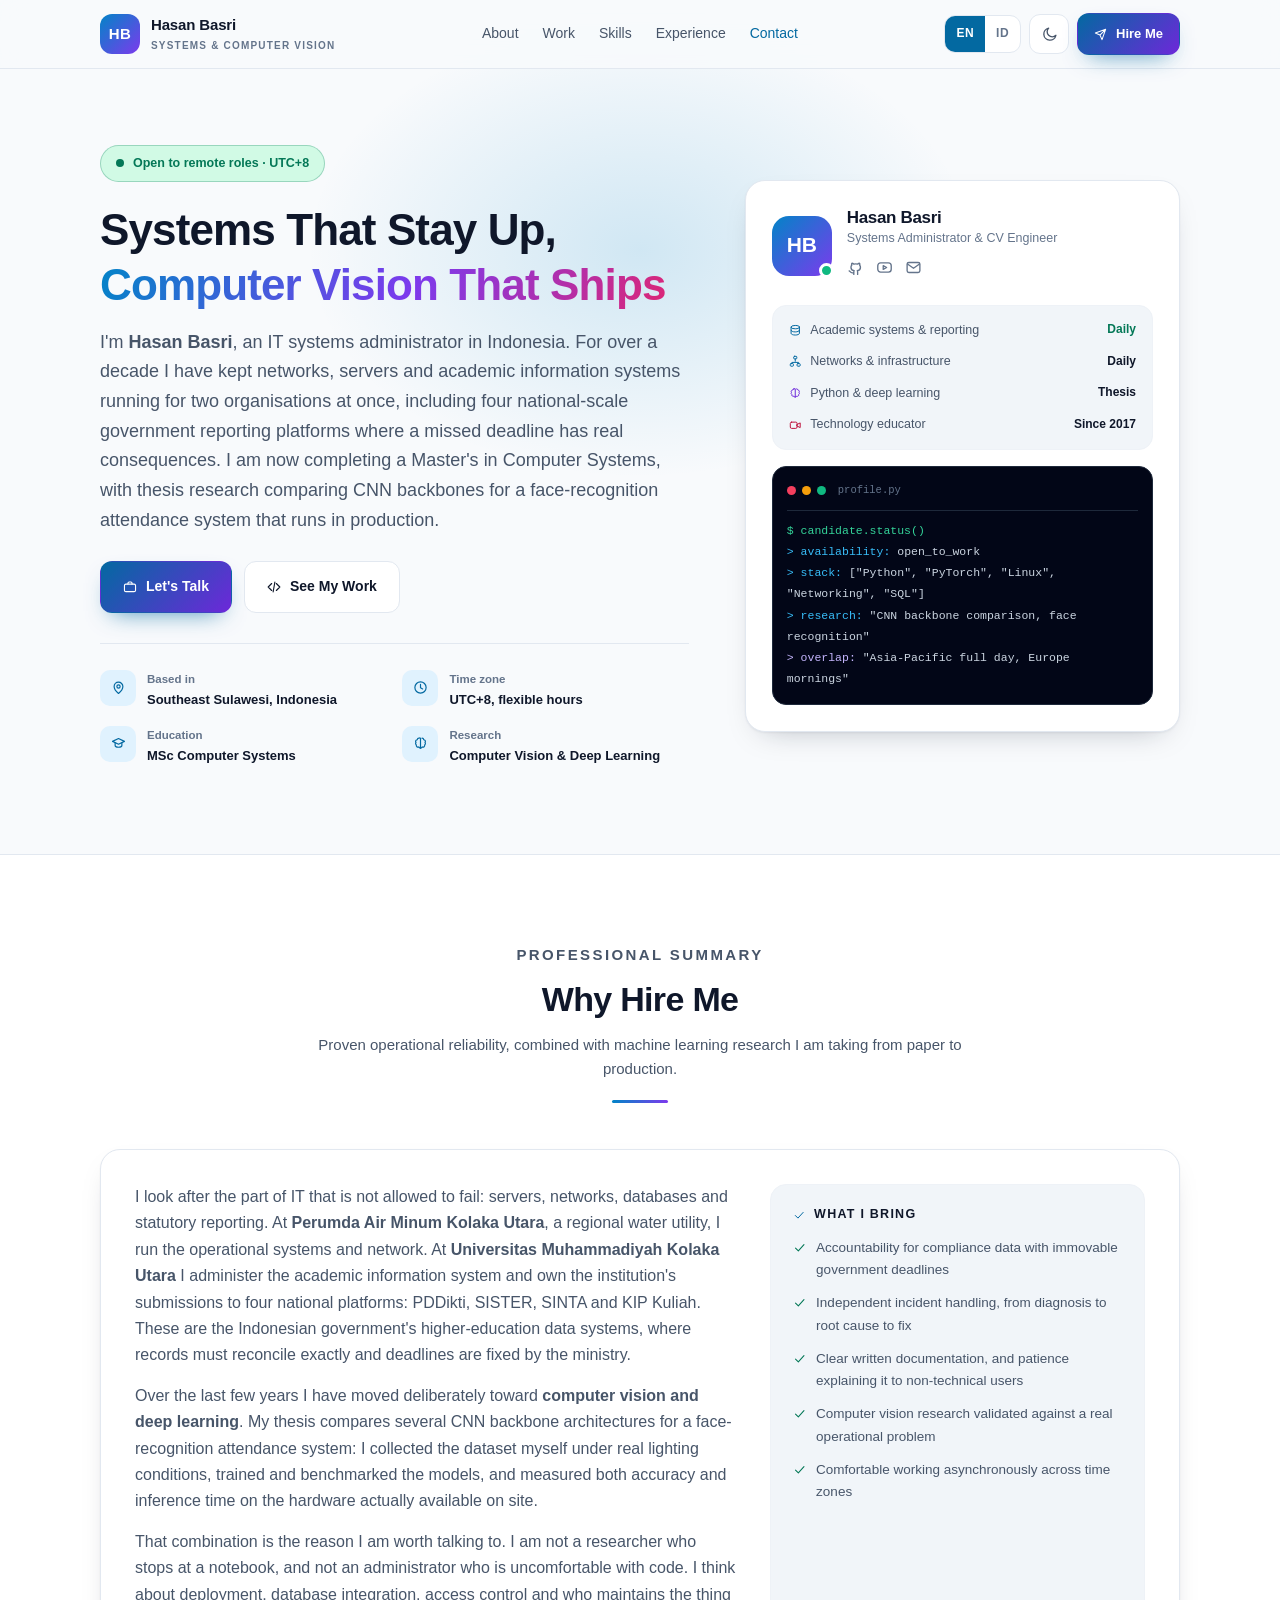
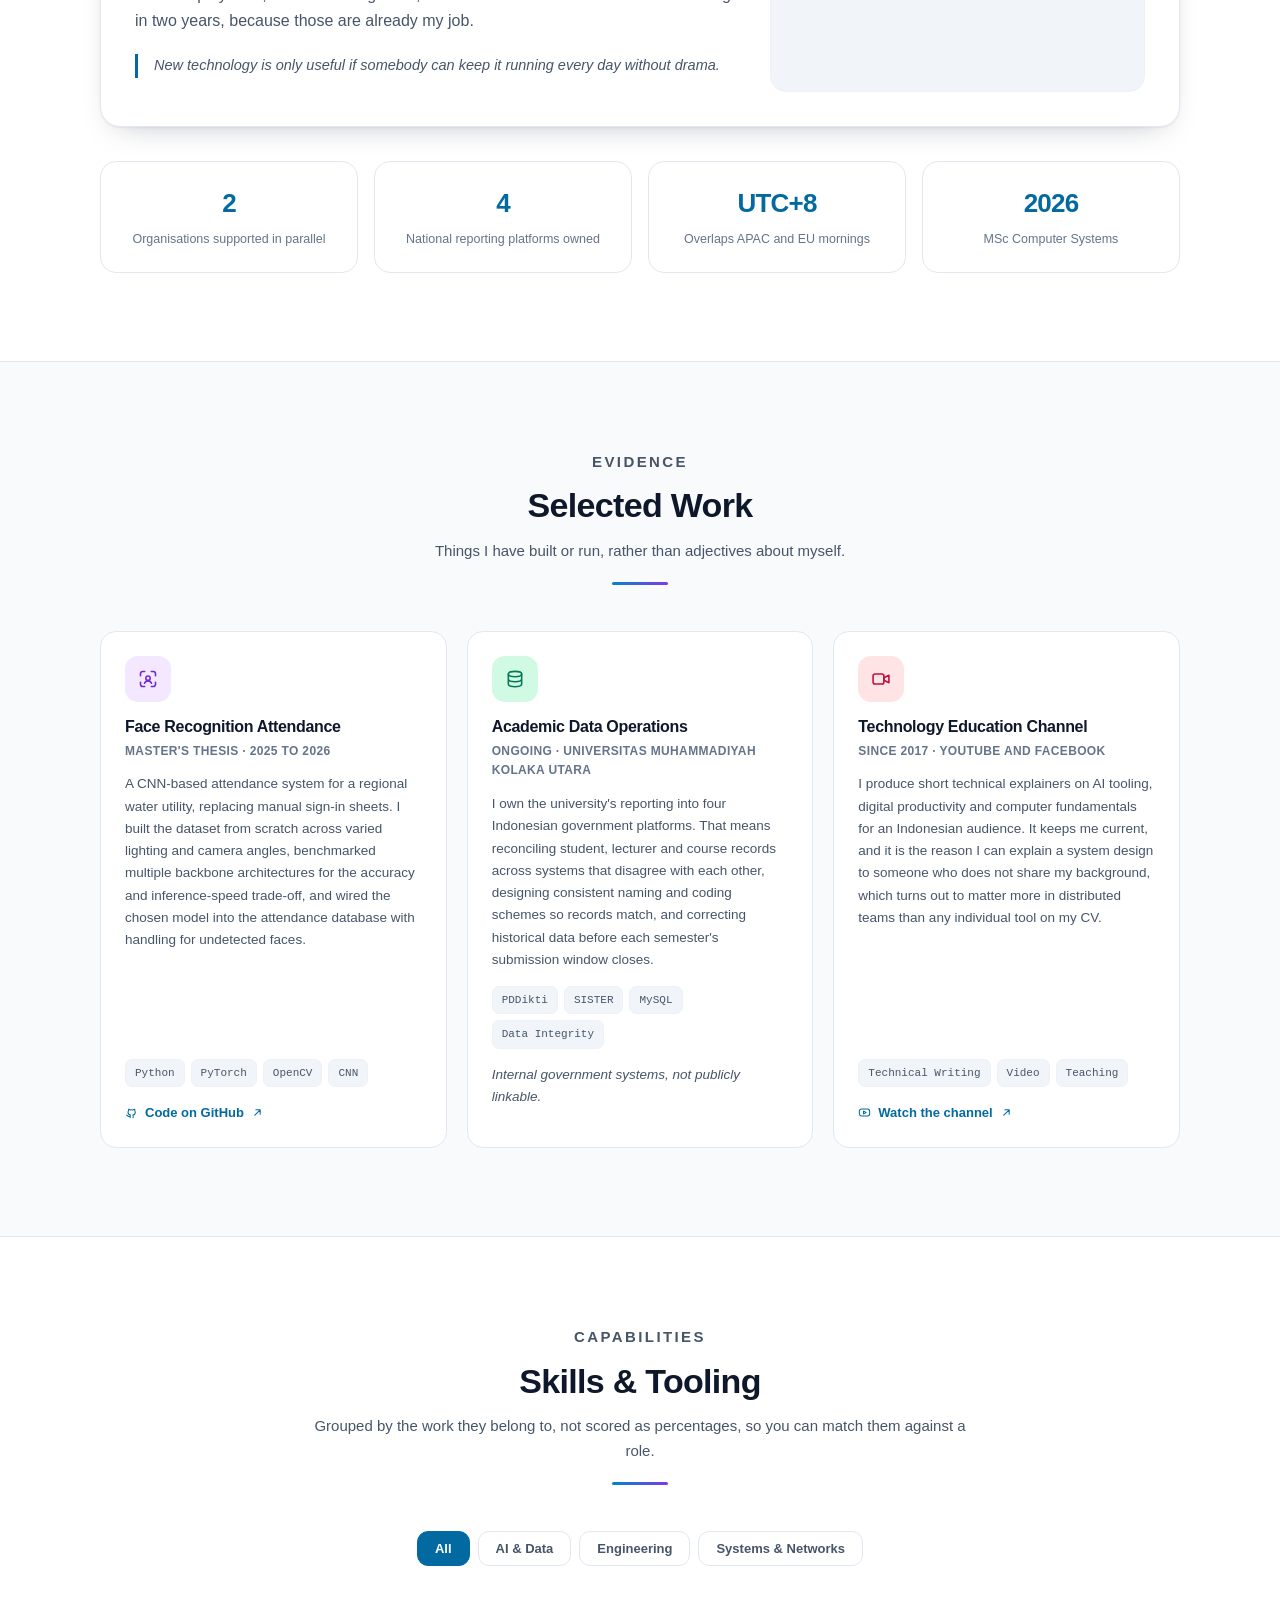
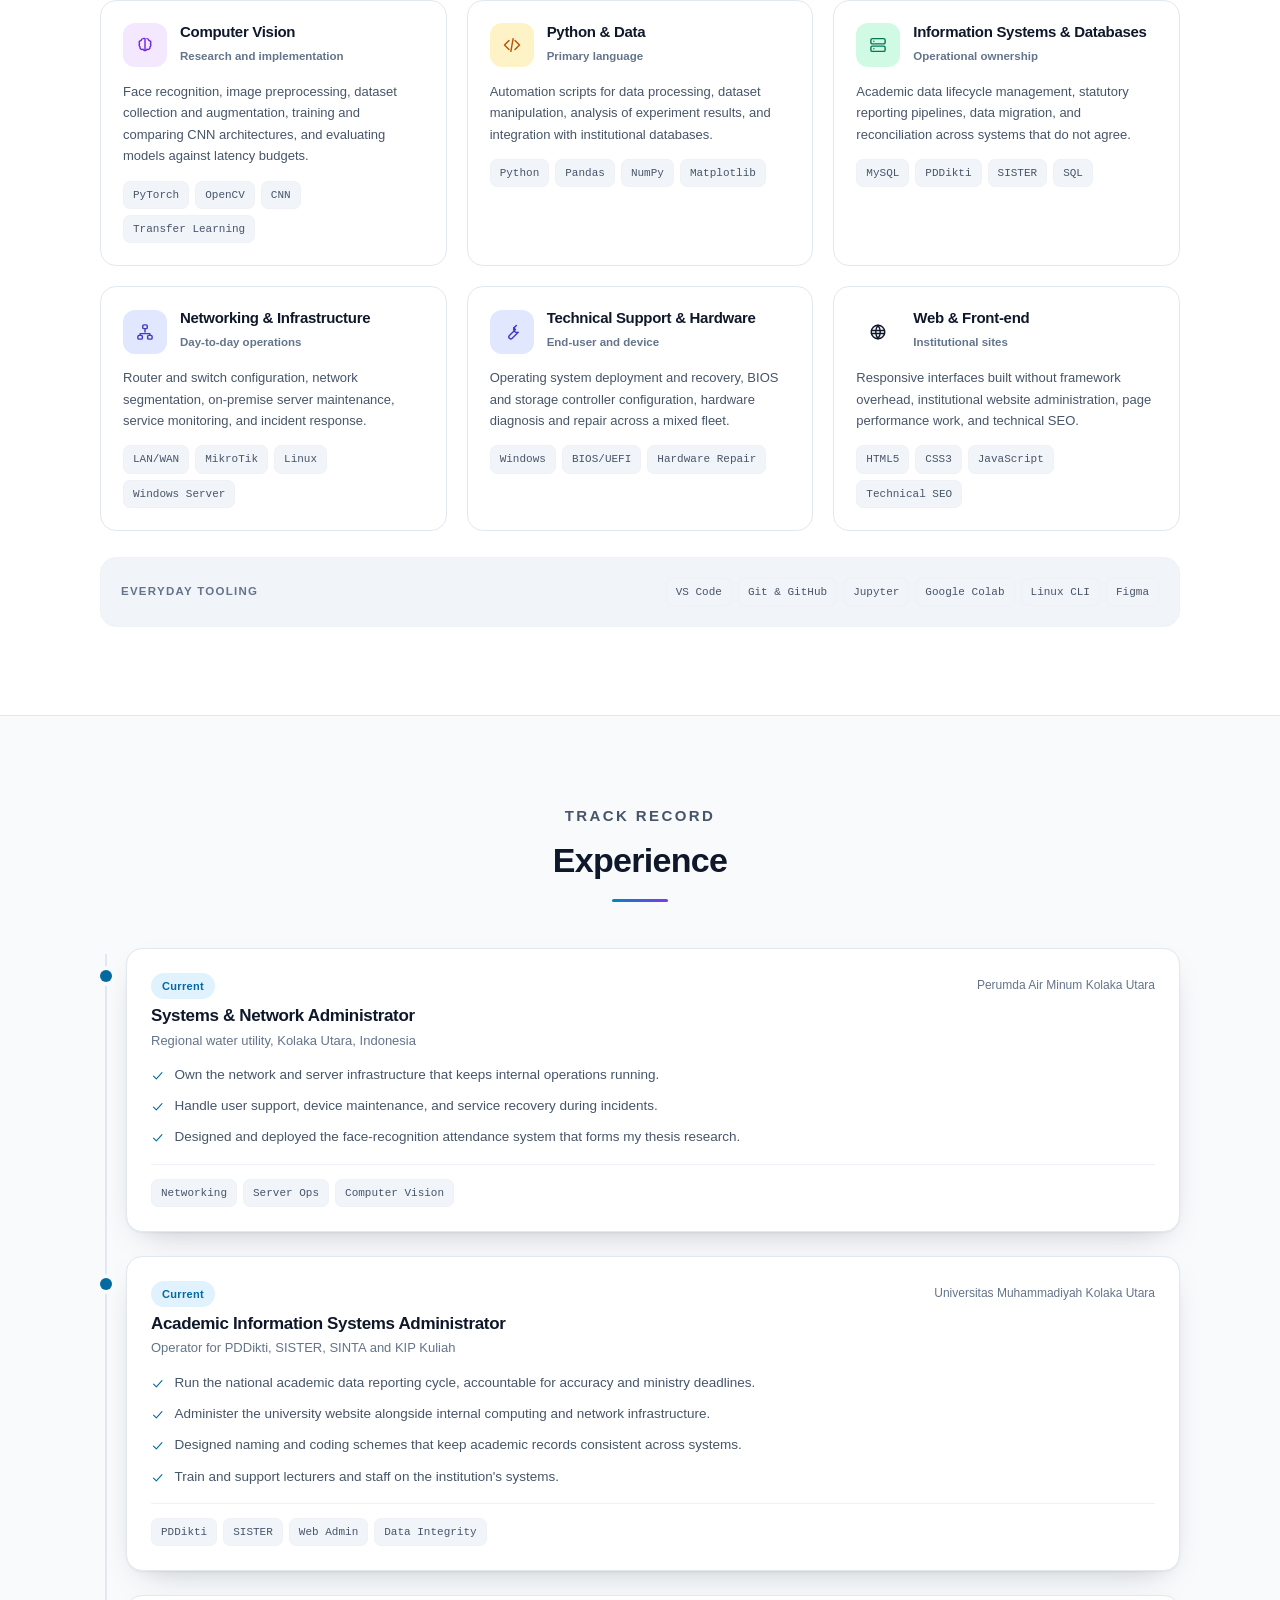
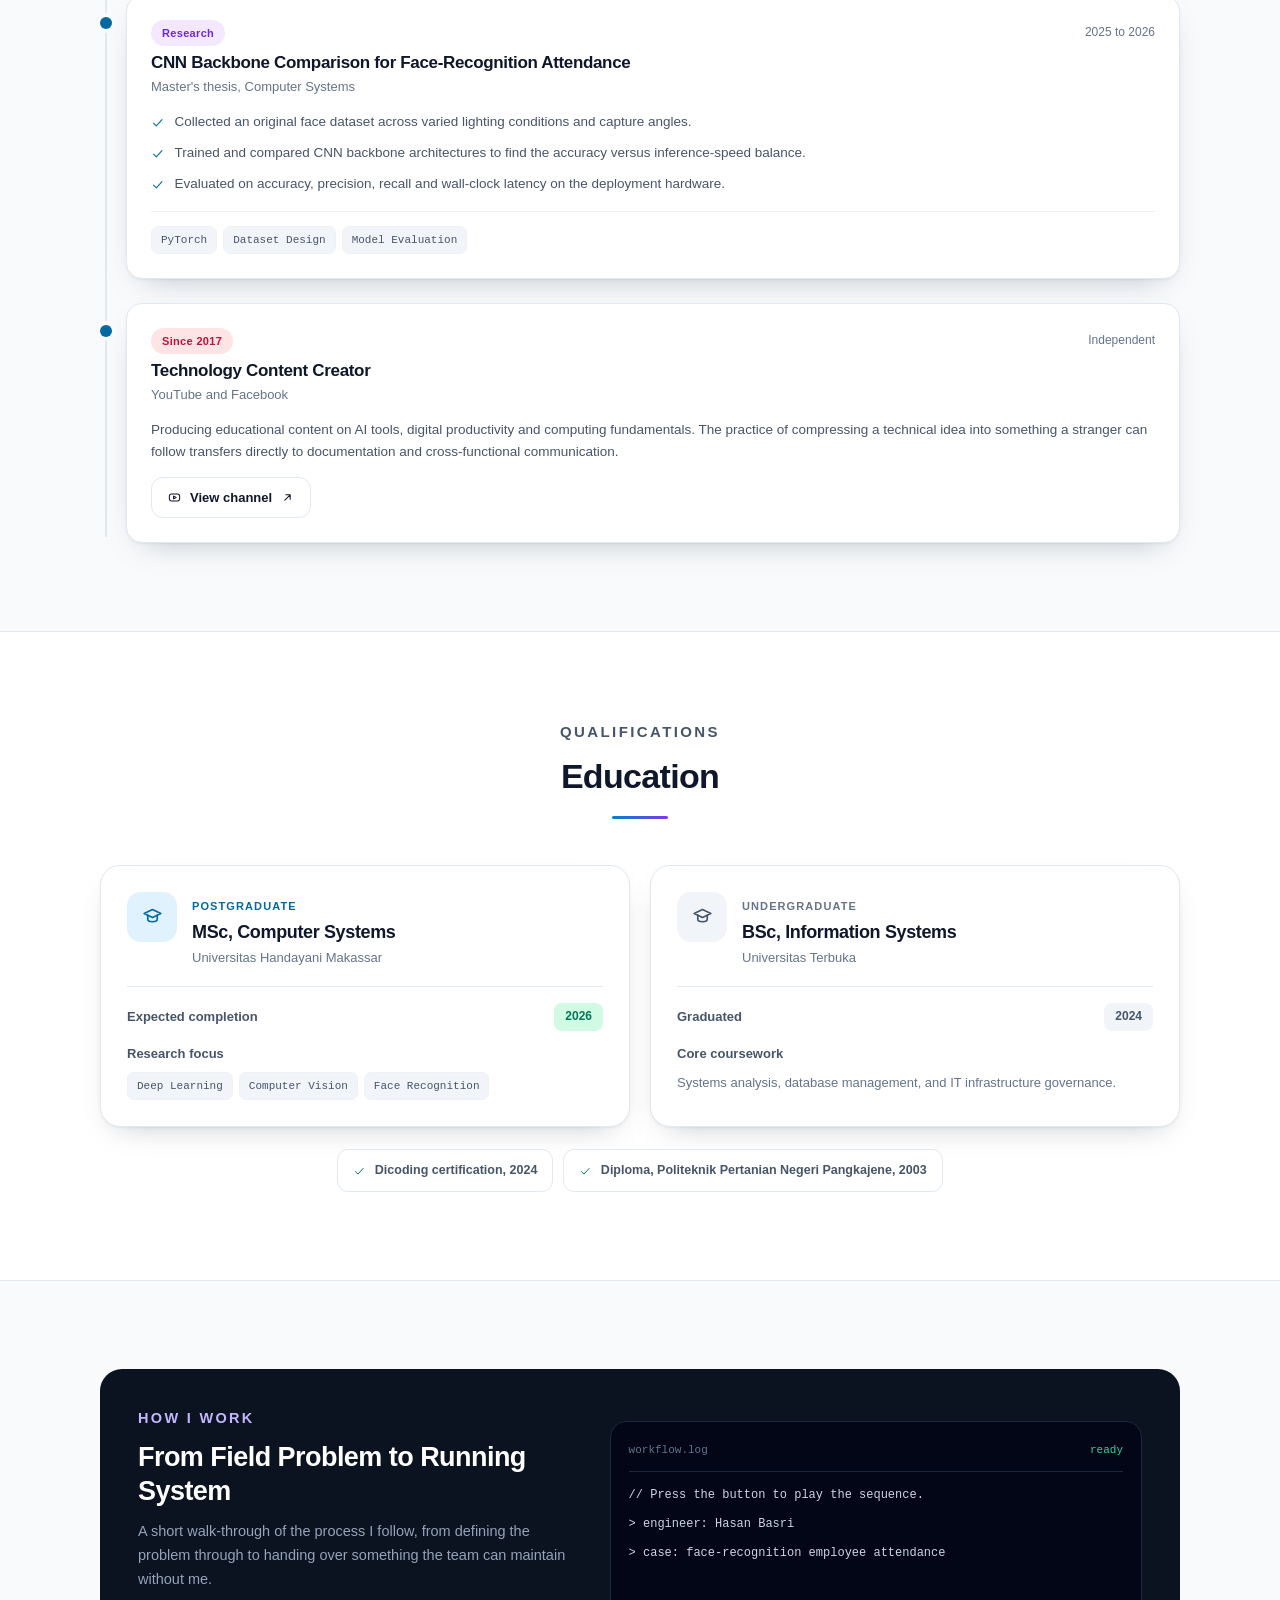
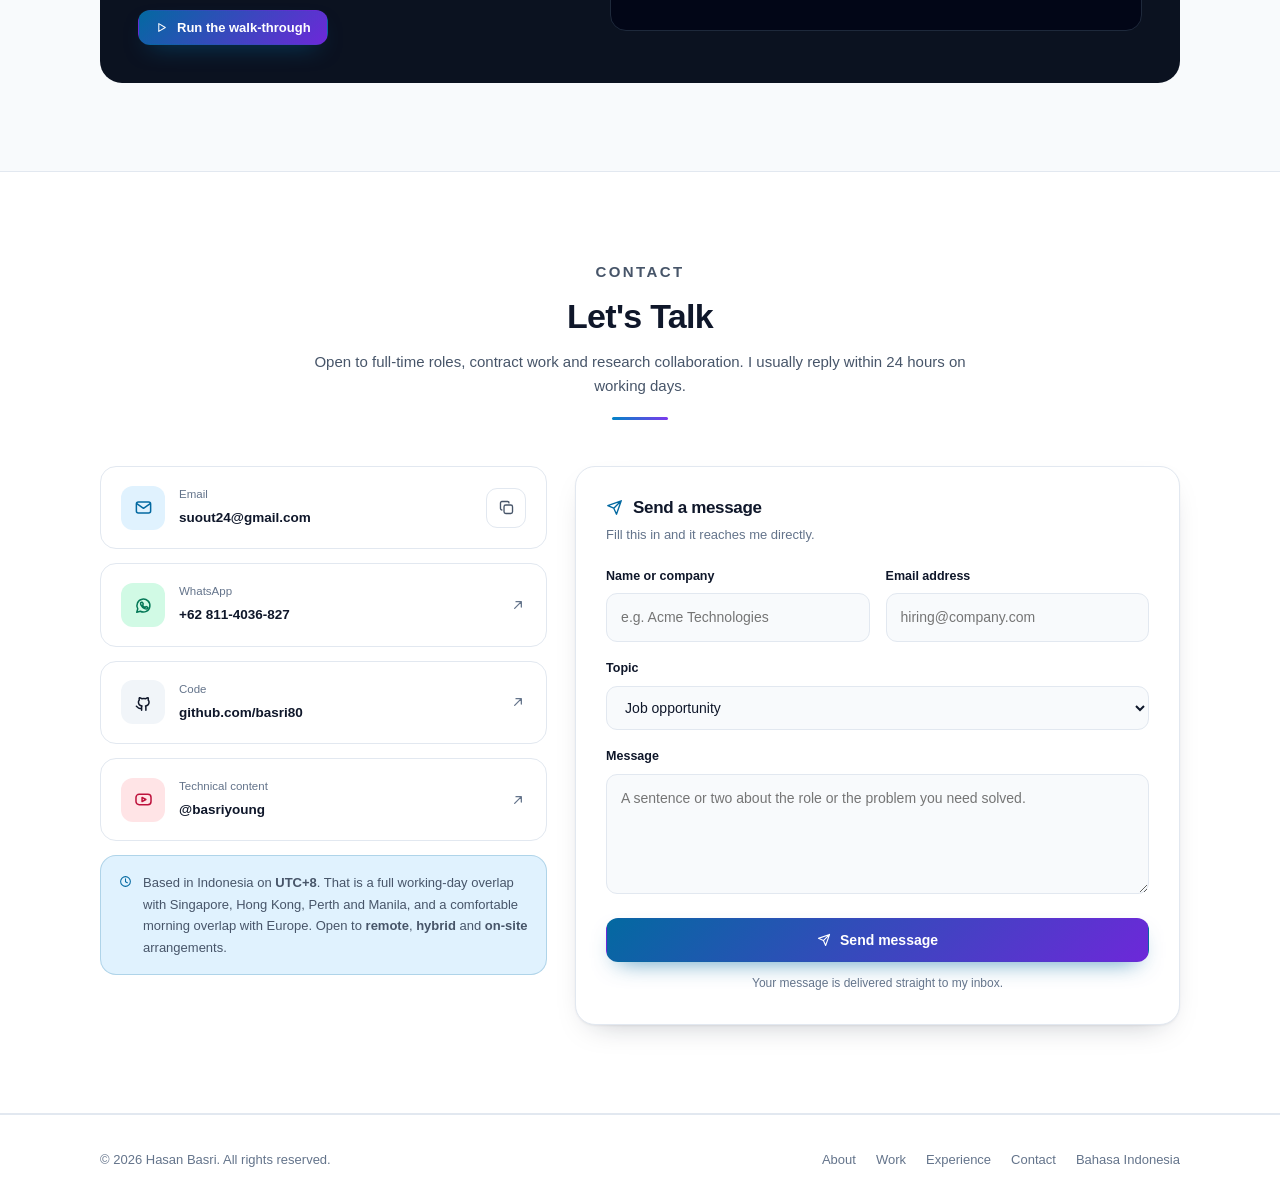
==== commit a69489fa: "Update index.html Update beberapa code" ====
--- a/index.html
+++ b/index.html
@@ -1,57 +1,56 @@
 <!DOCTYPE html>
-<html lang="id">
+<html lang="en">
 <head>
 <meta charset="UTF-8">
 <meta name="viewport" content="width=device-width, initial-scale=1">
 <meta name="color-scheme" content="light dark">
 <meta name="theme-color" content="#0284c7">
 
-<!-- ============ SEO DASAR ============ -->
-<title>Hasan Basri - IT Administrator, Computer Vision & AI | Kolaka Utara</title>
-<meta name="description" content="Hasan Basri, IT System Administrator dan Mahasiswa Magister Sistem Komputer. Spesialis administrasi sistem informasi akademik (PDDikti, SISTER), jaringan, Python, dan riset Computer Vision. Terbuka untuk kerja remote.">
+<title>Hasan Basri - IT Systems Administrator &amp; Computer Vision Engineer</title>
+<meta name="description" content="Hasan Basri, IT systems administrator and Computer Vision researcher based in Indonesia (UTC+8). Twelve years running networks, servers and national-scale academic reporting systems. Open to remote engineering roles.">
 <meta name="author" content="Hasan Basri">
 <meta name="robots" content="index, follow, max-image-preview:large">
 
-<!-- Alamat kanonik situs -->
-<link rel="canonical" href="https://basri.umkota.ac.id/">
-
-<!-- ============ OPEN GRAPH (preview WhatsApp / LinkedIn / Facebook) ============ -->
+<link rel="canonical" href="https://hasanbasri.dev/">
+<link rel="alternate" hreflang="en" href="https://hasanbasri.dev/">
+<link rel="alternate" hreflang="id" href="https://hasanbasri.dev/id.html">
+<link rel="alternate" hreflang="x-default" href="https://hasanbasri.dev/">
+
 <meta property="og:type" content="profile">
-<meta property="og:locale" content="id_ID">
+<meta property="og:locale" content="en_US">
+<meta property="og:locale:alternate" content="id_ID">
 <meta property="og:site_name" content="Hasan Basri">
-<meta property="og:title" content="Hasan Basri - IT Administrator, Computer Vision & AI">
-<meta property="og:description" content="IT System Administrator, operator PDDikti/SISTER, dan peneliti Computer Vision. Terbuka untuk peluang remote dan kolaborasi teknis.">
-<meta property="og:url" content="https://basri.umkota.ac.id/">
-<!-- Gambar pratinjau 1200x630 px, letakkan sejajar index.html -->
-<meta property="og:image" content="https://basri.umkota.ac.id/og-cover.jpg">
+<meta property="og:title" content="Hasan Basri - IT Systems Administrator &amp; Computer Vision Engineer">
+<meta property="og:description" content="Twelve years keeping networks, servers and academic information systems running. Now building computer vision that works outside the notebook. Open to remote roles, UTC+8.">
+<meta property="og:url" content="https://hasanbasri.dev/">
+<meta property="og:image" content="https://hasanbasri.dev/og-cover.jpg">
 <meta property="og:image:width" content="1200">
 <meta property="og:image:height" content="630">
-<meta property="og:image:alt" content="Kartu profil Hasan Basri, IT Administrator dan peneliti Computer Vision">
+<meta property="og:image:alt" content="Profile card for Hasan Basri, IT systems administrator and computer vision engineer">
 <meta property="profile:first_name" content="Hasan">
 <meta property="profile:last_name" content="Basri">
 
 <meta name="twitter:card" content="summary_large_image">
-<meta name="twitter:title" content="Hasan Basri - IT Administrator, Computer Vision & AI">
-<meta name="twitter:description" content="IT System Administrator, operator PDDikti/SISTER, dan peneliti Computer Vision. Terbuka untuk peluang remote.">
-<meta name="twitter:image" content="https://basri.umkota.ac.id/og-cover.jpg">
-
-<!-- Favicon inline, tidak butuh file terpisah -->
+<meta name="twitter:title" content="Hasan Basri - IT Systems Administrator &amp; Computer Vision Engineer">
+<meta name="twitter:description" content="Systems that stay up, computer vision that ships. Open to remote roles, UTC+8.">
+<meta name="twitter:image" content="https://hasanbasri.dev/og-cover.jpg">
+
 <link rel="icon" href="data:image/svg+xml,%3Csvg xmlns='http://www.w3.org/2000/svg' viewBox='0 0 64 64'%3E%3Crect width='64' height='64' rx='14' fill='%230284c7'/%3E%3Ctext x='32' y='43' font-family='Segoe UI,Arial' font-size='30' font-weight='700' fill='white' text-anchor='middle'%3EHB%3C/text%3E%3C/svg%3E">
 
-<!-- ============ DATA TERSTRUKTUR (dibaca Google & mesin AI) ============ -->
 <script type="application/ld+json">
 {
   "@context": "https://schema.org",
   "@type": "Person",
   "name": "Hasan Basri",
-  "jobTitle": "IT System Administrator & Computer Vision Researcher",
-  "url": "https://basri.umkota.ac.id/",
-  "email": "mailto:suout24@gmail.com",
+  "jobTitle": "IT Systems Administrator & Computer Vision Engineer",
+  "url": "https://hasanbasri.dev/",
+  "email": "mailto:email@hasanbasri.dev",
   "telephone": "+62-811-4036-827",
+  "description": "IT systems administrator and computer vision researcher based in Southeast Sulawesi, Indonesia. Open to remote engineering roles.",
   "address": {
     "@type": "PostalAddress",
     "addressLocality": "Lasusua, Kolaka Utara",
-    "addressRegion": "Sulawesi Tenggara",
+    "addressRegion": "Southeast Sulawesi",
     "addressCountry": "ID"
   },
   "alumniOf": [
@@ -60,36 +59,36 @@
     { "@type": "CollegeOrUniversity", "name": "Politeknik Pertanian Negeri Pangkajene" }
   ],
   "knowsAbout": [
-    "System Administration", "Computer Networking", "PDDikti", "SISTER",
-    "Python", "Deep Learning", "Computer Vision", "Convolutional Neural Network",
-    "Academic Information Systems", "Technical Support"
+    "System Administration", "Computer Networking", "Linux", "Python",
+    "Deep Learning", "Computer Vision", "Convolutional Neural Networks",
+    "Academic Information Systems", "Database Administration", "Technical Support"
   ],
-  "knowsLanguage": ["id", "en"],
+  "knowsLanguage": [
+    { "@type": "Language", "name": "Indonesian", "alternateName": "id" },
+    { "@type": "Language", "name": "English", "alternateName": "en" }
+  ],
   "sameAs": [
-    "https://github.com/basri80",
+    "https://github.com/basriyoung",
     "https://www.youtube.com/@basriyoung"
   ],
   "seeks": {
     "@type": "Demand",
-    "name": "Remote IT / Computer Vision engineering roles"
+    "name": "Remote roles in systems engineering, IT infrastructure, and computer vision"
   }
 }
 </script>
 
 <style>
-/* ============ TOKEN WARNA & DASAR ============ */
 :root{
   --bg:#f8fafc; --bg-alt:#ffffff; --bg-soft:#f1f5f9;
   --fg:#0f172a; --fg-muted:#475569; --fg-faint:#64748b;
   --line:#e2e8f0; --line-soft:#eef2f7;
-  --brand:#0369a1; --brand-strong:#075985; --brand-soft:#e0f2fe;
+  --brand:#0369a1; --brand-soft:#e0f2fe;
   --ai:#6d28d9; --ai-soft:#f3e8ff;
   --ok:#047857; --ok-soft:#d1fae5;
   --rose:#be123c; --rose-soft:#ffe4e6;
-  --amber:#b45309;
   --shadow:0 1px 2px rgba(15,23,42,.05), 0 12px 32px -18px rgba(15,23,42,.35);
-  --radius:16px;
-  --maxw:1120px;
+  --radius:16px; --maxw:1120px;
   --font:'Inter',-apple-system,BlinkMacSystemFont,'Segoe UI',Roboto,'Helvetica Neue',Arial,'Noto Sans',sans-serif;
   --mono:ui-monospace,SFMono-Regular,'SF Mono',Consolas,'Liberation Mono',Menlo,monospace;
 }
@@ -97,84 +96,60 @@
   --bg:#020617; --bg-alt:#0f172a; --bg-soft:#111f38;
   --fg:#f1f5f9; --fg-muted:#cbd5e1; --fg-faint:#94a3b8;
   --line:#1e293b; --line-soft:#182236;
-  --brand:#38bdf8; --brand-strong:#7dd3fc; --brand-soft:#0c2c45;
+  --brand:#38bdf8; --brand-soft:#0c2c45;
   --ai:#c4b5fd; --ai-soft:#2a1d4d;
   --ok:#34d399; --ok-soft:#06312a;
   --rose:#fda4af; --rose-soft:#3f1220;
-  --amber:#fbbf24;
   --shadow:0 1px 2px rgba(0,0,0,.4), 0 16px 40px -20px rgba(0,0,0,.8);
 }
 *,*::before,*::after{box-sizing:border-box}
 html{scroll-behavior:smooth; -webkit-text-size-adjust:100%}
-body{
-  margin:0; background:var(--bg); color:var(--fg);
-  font-family:var(--font); font-size:16px; line-height:1.65;
-  -webkit-font-smoothing:antialiased; overflow-x:hidden;
-}
+body{margin:0; background:var(--bg); color:var(--fg); font-family:var(--font);
+  font-size:16px; line-height:1.65; -webkit-font-smoothing:antialiased; overflow-x:hidden}
 img,svg{max-width:100%}
 a{color:var(--brand); text-decoration-thickness:1px; text-underline-offset:3px}
 h1,h2,h3,h4{line-height:1.25; margin:0; letter-spacing:-.02em}
-p{margin:0}
-ul{margin:0; padding:0; list-style:none}
+p{margin:0} ul{margin:0; padding:0; list-style:none}
 :focus-visible{outline:3px solid var(--brand); outline-offset:3px; border-radius:6px}
-@media (prefers-reduced-motion:reduce){
-  *{animation-duration:.001ms !important; transition-duration:.001ms !important; scroll-behavior:auto !important}
-}
-
-/* ============ LAYOUT ============ */
+@media (prefers-reduced-motion:reduce){*{animation-duration:.001ms !important; transition-duration:.001ms !important; scroll-behavior:auto !important}}
+
 .wrap{max-width:var(--maxw); margin-inline:auto; padding-inline:20px}
 section{padding-block:clamp(56px,8vw,88px)}
 .band{background:var(--bg-alt); border-block:1px solid var(--line)}
 .skip{position:absolute; left:-9999px; top:0; background:var(--brand); color:#fff; padding:12px 18px; border-radius:0 0 10px 0; z-index:100; font-weight:600}
 .skip:focus{left:0}
-
-/* ============ IKON ============ */
 .ico{width:1em; height:1em; fill:none; stroke:currentColor; stroke-width:1.9; stroke-linecap:round; stroke-linejoin:round; flex:none}
-.ico-fill{fill:currentColor; stroke:none}
-
-/* ============ HEADER ============ */
-header.site{
-  position:sticky; top:0; z-index:40;
-  background:color-mix(in srgb, var(--bg) 88%, transparent);
-  backdrop-filter:blur(12px); border-bottom:1px solid var(--line);
-}
+
+header.site{position:sticky; top:0; z-index:40; background:color-mix(in srgb, var(--bg) 88%, transparent); backdrop-filter:blur(12px); border-bottom:1px solid var(--line)}
 .navbar{display:flex; align-items:center; justify-content:space-between; gap:12px; height:68px}
 .brand{display:flex; align-items:center; gap:11px; text-decoration:none; color:inherit}
-.brand .mark{
-  width:40px; height:40px; border-radius:12px; flex:none;
-  background:linear-gradient(135deg,#0284c7,#7c3aed);
-  color:#fff; font-weight:800; font-size:15px;
-  display:flex; align-items:center; justify-content:center; letter-spacing:.5px;
-}
+.brand .mark{width:40px; height:40px; border-radius:12px; flex:none; background:linear-gradient(135deg,#0284c7,#7c3aed); color:#fff; font-weight:800; font-size:15px; display:flex; align-items:center; justify-content:center; letter-spacing:.5px}
 .brand b{display:block; font-size:15px; font-weight:700; letter-spacing:-.01em}
 .brand small{display:block; font-size:10px; letter-spacing:.12em; text-transform:uppercase; color:var(--fg-faint); font-weight:600}
-.nav-links{display:none; gap:26px; align-items:center}
+.nav-links{display:none; gap:24px; align-items:center}
 .nav-links a{color:var(--fg-muted); text-decoration:none; font-size:14px; font-weight:500}
 .nav-links a:hover,.nav-links a[aria-current="true"]{color:var(--brand)}
 .nav-actions{display:flex; align-items:center; gap:8px}
-.icon-btn{
-  width:40px; height:40px; display:inline-flex; align-items:center; justify-content:center;
-  border:1px solid var(--line); background:var(--bg-alt); color:var(--fg-muted);
-  border-radius:11px; cursor:pointer; font-size:17px; transition:color .2s, border-color .2s;
-}
+.icon-btn{width:40px; height:40px; display:inline-flex; align-items:center; justify-content:center; border:1px solid var(--line); background:var(--bg-alt); color:var(--fg-muted); border-radius:11px; cursor:pointer; font-size:17px; transition:color .2s, border-color .2s}
 .icon-btn:hover{color:var(--brand); border-color:var(--brand)}
+/* Tombol ajakan disembunyikan di layar sempit agar header tidak meluber.
+   Spesifisitas sengaja dinaikkan agar tidak tertimpa aturan .btn di bawah. */
+.nav-actions .nav-cta{display:none}
+@media(min-width:600px){.nav-actions .nav-cta{display:inline-flex}}
+
+/* Pengalih bahasa */
+.lang{display:inline-flex; border:1px solid var(--line); border-radius:11px; overflow:hidden; background:var(--bg-alt)}
+.lang a{padding:8px 11px; font-size:12px; font-weight:700; text-decoration:none; color:var(--fg-faint); letter-spacing:.04em}
+.lang a[aria-current="page"]{background:var(--brand); color:#fff}
+html[data-theme="dark"] .lang a[aria-current="page"]{color:#04121f}
+
 #mobile-toggle{display:inline-flex}
 #mobile-panel{display:none; border-top:1px solid var(--line); background:var(--bg-alt); padding:8px 20px 18px}
 #mobile-panel.open{display:block}
 #mobile-panel a{display:block; padding:11px 0; color:var(--fg-muted); text-decoration:none; font-weight:500; border-bottom:1px solid var(--line-soft)}
-@media(min-width:900px){
-  .nav-links{display:flex}
-  #mobile-toggle{display:none}
-  #mobile-panel{display:none !important}
-}
-
-/* ============ TOMBOL ============ */
-.btn{
-  display:inline-flex; align-items:center; justify-content:center; gap:9px;
-  padding:13px 22px; border-radius:12px; font-size:14px; font-weight:650;
-  text-decoration:none; cursor:pointer; border:1px solid transparent;
-  transition:transform .15s, box-shadow .2s, background .2s;
-}
+@media(min-width:960px){.nav-links{display:flex} #mobile-toggle{display:none} #mobile-panel{display:none !important}}
+
+.btn{display:inline-flex; align-items:center; justify-content:center; gap:9px; padding:13px 22px; border-radius:12px; font-size:14px; font-weight:650; text-decoration:none; cursor:pointer; border:1px solid transparent; transition:transform .15s, box-shadow .2s, background .2s}
 .btn:hover{transform:translateY(-1px)}
 .btn-primary{background:linear-gradient(135deg,#0369a1,#6d28d9); color:#fff; box-shadow:0 10px 24px -12px rgba(3,105,161,.8)}
 .btn-ghost{background:var(--bg-alt); border-color:var(--line); color:var(--fg)}
@@ -182,42 +157,37 @@
 .btn-sm{padding:9px 16px; font-size:13px}
 .btn-block{width:100%}
 
-/* ============ HERO ============ */
 .hero{position:relative; padding-top:clamp(48px,7vw,76px)}
-.hero::before{
-  content:""; position:absolute; inset:-10% 0 auto 50%; translate:-50% 0;
-  width:min(760px,120%); height:520px; pointer-events:none; z-index:-1;
-  background:radial-gradient(ellipse at center, rgba(2,132,199,.16), transparent 62%);
-}
+/* Lebar dibatasi 100% agar tidak pernah memicu gulir horizontal di ponsel */
+.hero::before{content:""; position:absolute; inset:-10% 0 auto 50%; translate:-50% 0; width:min(760px,100%); height:520px; pointer-events:none; z-index:-1; background:radial-gradient(ellipse at center, rgba(2,132,199,.16), transparent 62%)}
 .hero-grid{display:grid; gap:40px}
-@media(min-width:980px){ .hero-grid{grid-template-columns:1.15fr .85fr; align-items:center; gap:56px} }
-.pill{
-  display:inline-flex; align-items:center; gap:9px; padding:7px 15px; border-radius:999px;
-  background:var(--ok-soft); color:var(--ok); border:1px solid color-mix(in srgb,var(--ok) 28%, transparent);
-  font-size:12.5px; font-weight:650;
-}
+@media(min-width:980px){.hero-grid{grid-template-columns:1.15fr .85fr; align-items:center; gap:56px}}
+.pill{display:inline-flex; align-items:center; gap:9px; padding:7px 15px; border-radius:999px; background:var(--ok-soft); color:var(--ok); border:1px solid color-mix(in srgb,var(--ok) 28%, transparent); font-size:12.5px; font-weight:650}
 .dot{width:8px; height:8px; border-radius:50%; background:currentColor; animation:blip 2.2s ease-in-out infinite}
 @keyframes blip{0%,100%{opacity:1}50%{opacity:.35}}
-h1{font-size:clamp(32px,5.2vw,50px); font-weight:800; margin:20px 0 16px}
+h1{font-size:clamp(30px,4.4vw,44px); font-weight:800; margin:20px 0 16px}
 .grad{background:linear-gradient(115deg,#0284c7,#7c3aed 55%,#db2777); -webkit-background-clip:text; background-clip:text; color:transparent}
 .lede{font-size:clamp(16px,1.9vw,18px); color:var(--fg-muted); max-width:60ch}
 .hero-cta{display:flex; flex-wrap:wrap; gap:12px; margin-top:26px}
-.facts{display:grid; grid-template-columns:repeat(auto-fit,minmax(170px,1fr)); gap:16px; margin-top:30px; padding-top:26px; border-top:1px solid var(--line)}
+.facts{display:grid; grid-template-columns:repeat(auto-fit,minmax(232px,1fr)); gap:16px; margin-top:30px; padding-top:26px; border-top:1px solid var(--line)}
 .fact{display:flex; gap:11px; align-items:flex-start}
 .fact .bx{width:36px; height:36px; border-radius:10px; display:flex; align-items:center; justify-content:center; font-size:15px; flex:none; background:var(--brand-soft); color:var(--brand)}
 .fact small{display:block; font-size:11.5px; color:var(--fg-faint)}
 .fact span{font-size:13px; font-weight:650}
 
-/* ============ KARTU PROFIL ============ */
 .card{background:var(--bg-alt); border:1px solid var(--line); border-radius:20px; box-shadow:var(--shadow)}
 .profile-card{padding:26px}
 .profile-head{display:flex; gap:15px; align-items:center; margin-bottom:20px}
-.avatar{
-  width:60px; height:60px; border-radius:17px; flex:none; position:relative;
-  background:linear-gradient(135deg,#0284c7,#7c3aed); color:#fff;
-  display:flex; align-items:center; justify-content:center; font-weight:800; font-size:21px;
-}
+/*
+  FOTO PROFIL
+  Ganti blok .avatar di bawah dengan foto asli Anda:
+  <img class="avatar-img" src="foto-profil.jpg" width="60" height="60"
+       alt="Hasan Basri" loading="lazy">
+  Ukuran ideal 400x400 px, wajah terlihat jelas, latar rapi.
+*/
+.avatar{width:60px; height:60px; border-radius:17px; flex:none; position:relative; background:linear-gradient(135deg,#0284c7,#7c3aed); color:#fff; display:flex; align-items:center; justify-content:center; font-weight:800; font-size:21px}
 .avatar::after{content:""; position:absolute; right:-2px; bottom:-2px; width:15px; height:15px; border-radius:50%; background:#10b981; border:3px solid var(--bg-alt)}
+.avatar-img{width:60px; height:60px; border-radius:17px; object-fit:cover; flex:none}
 .profile-head h2{font-size:17px}
 .profile-head p{font-size:12.5px; color:var(--fg-faint)}
 .socials{display:flex; gap:12px; margin-top:8px; font-size:17px}
@@ -227,56 +197,53 @@
 .kv-row{display:flex; justify-content:space-between; align-items:center; gap:12px; font-size:12.5px; color:var(--fg-muted)}
 .kv-row span:first-child{display:flex; align-items:center; gap:9px}
 .kv-row b{font-weight:650; color:var(--fg); font-size:12px}
-.term{
-  margin-top:16px; background:#020617; color:#cbd5e1; border:1px solid #1e293b;
-  border-radius:14px; padding:14px; font-family:var(--mono); font-size:11.5px; line-height:1.85;
-}
+.term{margin-top:16px; background:#020617; color:#cbd5e1; border:1px solid #1e293b; border-radius:14px; padding:14px; font-family:var(--mono); font-size:11.5px; line-height:1.85}
 .term .bar{display:flex; gap:6px; align-items:center; padding-bottom:9px; margin-bottom:9px; border-bottom:1px solid #1e293b; color:#64748b; font-size:10.5px}
 .term .bar i{width:9px; height:9px; border-radius:50%; display:inline-block}
 .term p{margin:0; word-break:break-word}
 .c-green{color:#34d399} .c-blue{color:#38bdf8} .c-purple{color:#c4b5fd} .c-amber{color:#fbbf24} .c-dim{color:#64748b}
 
-/* ============ JUDUL SECTION ============ */
-.head{text-align:center; max-width:640px; margin:0 auto 46px}
+.head{text-align:center; max-width:660px; margin:0 auto 46px}
 .eyebrow{font-size:11.5px; font-weight:800; letter-spacing:.16em; text-transform:uppercase; color:var(--brand)}
 .head h2{font-size:clamp(25px,3.6vw,34px); font-weight:800; margin:10px 0 12px}
 .head p{color:var(--fg-muted); font-size:15px}
 .rule{width:56px; height:3px; border-radius:99px; margin:18px auto 0; background:linear-gradient(90deg,#0284c7,#7c3aed)}
 
-/* ============ GRID UMUM ============ */
 .grid{display:grid; gap:20px}
 .g2{grid-template-columns:repeat(auto-fit,minmax(290px,1fr))}
 .g3{grid-template-columns:repeat(auto-fit,minmax(265px,1fr))}
 .g4{grid-template-columns:repeat(auto-fit,minmax(215px,1fr))}
 
-/* ============ TENTANG ============ */
 .about{display:grid; gap:26px; padding:28px}
-@media(min-width:860px){ .about{grid-template-columns:1.6fr 1fr; padding:34px; gap:34px} }
+@media(min-width:860px){.about{grid-template-columns:1.6fr 1fr; padding:34px; gap:34px}}
 .about p{color:var(--fg-muted); margin-bottom:14px}
 .quote{border-left:3px solid var(--brand); padding-left:16px; font-style:italic; color:var(--fg-faint); font-size:14.5px; margin-top:20px}
 .value{background:var(--bg-soft); border:1px solid var(--line-soft); border-radius:16px; padding:22px}
-.value h3{font-size:12.5px; text-transform:uppercase; letter-spacing:.1em; margin-bottom:14px; display:flex; gap:9px; align-items:center; color:var(--fg)}
+.value h3{font-size:12.5px; text-transform:uppercase; letter-spacing:.1em; margin-bottom:14px; display:flex; gap:9px; align-items:center}
 .value li{display:flex; gap:10px; align-items:flex-start; font-size:13.5px; color:var(--fg-muted); margin-bottom:11px}
 .value li svg{color:var(--ok); margin-top:4px}
 
-.pillar{background:var(--bg-alt); border:1px solid var(--line); border-radius:var(--radius); padding:22px; transition:border-color .2s, transform .2s}
-.pillar:hover{border-color:var(--brand); transform:translateY(-3px)}
-.pillar .bx{width:44px; height:44px; border-radius:12px; display:flex; align-items:center; justify-content:center; font-size:19px; margin-bottom:14px; background:var(--brand-soft); color:var(--brand)}
-.pillar h3{font-size:15px; margin-bottom:8px}
-.pillar p{font-size:13px; color:var(--fg-faint)}
-
-/* ============ METRIK ============ */
 .metrics{display:grid; grid-template-columns:repeat(auto-fit,minmax(150px,1fr)); gap:16px; margin-top:34px}
 .metric{background:var(--bg-alt); border:1px solid var(--line); border-radius:var(--radius); padding:20px; text-align:center}
-.metric b{display:block; font-size:28px; font-weight:800; color:var(--brand); letter-spacing:-.03em}
+.metric b{display:block; font-size:26px; font-weight:800; color:var(--brand); letter-spacing:-.03em}
 .metric span{font-size:12.5px; color:var(--fg-faint)}
 
-/* ============ KEAHLIAN ============ */
+/* ===== BUKTI KARYA ===== */
+.work{background:var(--bg-alt); border:1px solid var(--line); border-radius:var(--radius); padding:24px; display:flex; flex-direction:column; transition:border-color .2s, transform .2s}
+.work:hover{border-color:var(--brand); transform:translateY(-3px)}
+.work .bx{width:46px; height:46px; border-radius:13px; display:flex; align-items:center; justify-content:center; font-size:20px; margin-bottom:15px}
+.work h3{font-size:16px; margin-bottom:5px}
+.work .role{font-size:12px; color:var(--fg-faint); margin-bottom:12px; font-weight:600; letter-spacing:.03em; text-transform:uppercase}
+.work p{font-size:13.5px; color:var(--fg-muted); margin-bottom:15px; flex:1}
+/* flex:1 hanya untuk paragraf isi, bukan baris peran atau catatan */
+.work .role,.work .work-note{flex:none}
+.work .tags{margin-bottom:15px}
+.work-link{display:inline-flex; align-items:center; gap:7px; font-size:13px; font-weight:650; text-decoration:none; color:var(--brand)}
+.work-link:hover{text-decoration:underline}
+.work-note{font-size:12.5px; color:var(--fg-faint); font-style:italic}
+
 .tabs{display:flex; flex-wrap:wrap; gap:8px; justify-content:center; margin-bottom:34px}
-.tab{
-  padding:9px 17px; border-radius:11px; font-size:13px; font-weight:650; cursor:pointer;
-  background:var(--bg-alt); border:1px solid var(--line); color:var(--fg-muted); transition:.2s;
-}
+.tab{padding:9px 17px; border-radius:11px; font-size:13px; font-weight:650; cursor:pointer; background:var(--bg-alt); border:1px solid var(--line); color:var(--fg-muted); transition:.2s}
 .tab:hover{border-color:var(--brand); color:var(--brand)}
 .tab[aria-pressed="true"]{background:var(--brand); border-color:var(--brand); color:#fff}
 html[data-theme="dark"] .tab[aria-pressed="true"]{color:#04121f}
@@ -295,7 +262,6 @@
 .toolbar{margin-top:26px; background:var(--bg-soft); border:1px solid var(--line-soft); border-radius:var(--radius); padding:20px; display:flex; flex-wrap:wrap; gap:14px; align-items:center; justify-content:space-between}
 .toolbar > b{font-size:11.5px; letter-spacing:.11em; text-transform:uppercase; color:var(--fg-faint)}
 
-/* ============ TIMELINE ============ */
 .timeline{position:relative; padding-left:26px; display:grid; gap:24px}
 .timeline::before{content:""; position:absolute; left:5px; top:6px; bottom:6px; width:2px; background:var(--line)}
 .tl-item{position:relative}
@@ -309,14 +275,8 @@
 .tl-card .org{font-size:13px; color:var(--fg-faint); margin-bottom:13px}
 .tl-card li{display:flex; gap:10px; font-size:13.5px; color:var(--fg-muted); margin-bottom:9px}
 .tl-card li svg{color:var(--brand); margin-top:5px; flex:none}
-.subgrid{display:grid; gap:14px; margin:16px 0 4px}
-@media(min-width:720px){ .subgrid{grid-template-columns:1fr 1fr} }
-.sub{background:var(--bg-soft); border:1px solid var(--line-soft); border-radius:13px; padding:16px}
-.sub h4{font-size:13.5px; display:flex; gap:8px; align-items:center; margin-bottom:8px}
-.sub p{font-size:12.5px; color:var(--fg-faint); margin-bottom:10px}
 .foot-line{margin-top:15px; padding-top:14px; border-top:1px solid var(--line-soft)}
 
-/* ============ PENDIDIKAN ============ */
 .edu{padding:26px}
 .edu-top{display:flex; gap:15px; align-items:flex-start; margin-bottom:18px}
 .edu-top .bx{width:50px; height:50px; border-radius:14px; display:flex; align-items:center; justify-content:center; font-size:21px; flex:none; background:var(--brand-soft); color:var(--brand)}
@@ -329,9 +289,8 @@
 .certs{margin-top:22px; display:flex; flex-wrap:wrap; gap:10px; justify-content:center}
 .cert{display:flex; align-items:center; gap:9px; font-size:12.5px; font-weight:600; padding:10px 15px; border-radius:11px; background:var(--bg-alt); border:1px solid var(--line); color:var(--fg-muted)}
 
-/* ============ DEMO AI ============ */
 .demo{background:#0b1220; color:#e2e8f0; border-radius:22px; padding:clamp(24px,4vw,38px); display:grid; gap:26px}
-@media(min-width:960px){ .demo{grid-template-columns:.9fr 1.1fr; align-items:center; gap:36px} }
+@media(min-width:960px){.demo{grid-template-columns:.9fr 1.1fr; align-items:center; gap:36px}}
 .demo h2{font-size:clamp(21px,2.8vw,27px); color:#fff; margin:10px 0 12px}
 .demo p{color:#94a3b8; font-size:14.5px}
 .demo .eyebrow{color:#c4b5fd}
@@ -339,9 +298,8 @@
 .demo-out .bar{display:flex; justify-content:space-between; color:#64748b; font-size:11px; padding-bottom:10px; margin-bottom:12px; border-bottom:1px solid #1e293b}
 .demo-out p{color:#cbd5e1; margin:0 0 6px; font-size:12px}
 
-/* ============ KONTAK ============ */
 .contact-grid{display:grid; gap:22px}
-@media(min-width:960px){ .contact-grid{grid-template-columns:.85fr 1.15fr; gap:28px; align-items:start} }
+@media(min-width:960px){.contact-grid{grid-template-columns:.85fr 1.15fr; gap:28px; align-items:start}}
 .contact-item{display:flex; align-items:center; justify-content:space-between; gap:14px; padding:18px 20px; background:var(--bg-alt); border:1px solid var(--line); border-radius:var(--radius); text-decoration:none; color:inherit; transition:border-color .2s}
 .contact-item:hover{border-color:var(--brand)}
 .contact-item .l{display:flex; gap:14px; align-items:center; min-width:0}
@@ -355,41 +313,29 @@
 .form-sub{font-size:13px; color:var(--fg-faint); margin-bottom:20px}
 .field{margin-bottom:16px}
 .two{display:grid; gap:16px}
-@media(min-width:620px){ .two{grid-template-columns:1fr 1fr} }
+@media(min-width:620px){.two{grid-template-columns:1fr 1fr}}
 label{display:block; font-size:12.5px; font-weight:650; margin-bottom:7px}
-input,select,textarea{
-  width:100%; padding:12px 14px; font:inherit; font-size:14px; color:var(--fg);
-  background:var(--bg); border:1px solid var(--line); border-radius:11px; transition:border-color .2s;
-}
+input,select,textarea{width:100%; padding:12px 14px; font:inherit; font-size:14px; color:var(--fg); background:var(--bg); border:1px solid var(--line); border-radius:11px; transition:border-color .2s}
 input:focus,select:focus,textarea:focus{border-color:var(--brand); outline:none; box-shadow:0 0 0 3px var(--brand-soft)}
 textarea{resize:vertical; min-height:120px}
-.hp{position:absolute; left:-9999px; width:1px; height:1px; overflow:hidden}
+.hp{position:absolute; width:1px; height:1px; padding:0; margin:-1px; overflow:hidden; clip:rect(0 0 0 0); white-space:nowrap; border:0}
 .form-hint{font-size:12px; color:var(--fg-faint); margin-top:12px; text-align:center}
 
-/* ============ FOOTER ============ */
 footer.site{background:var(--bg-alt); border-top:1px solid var(--line); padding-block:34px; font-size:13px; color:var(--fg-faint)}
 .foot{display:flex; flex-wrap:wrap; gap:16px; align-items:center; justify-content:space-between}
 .foot nav{display:flex; flex-wrap:wrap; gap:20px}
 .foot a{color:var(--fg-faint); text-decoration:none}
 .foot a:hover{color:var(--brand)}
 
-/* ============ TOAST ============ */
-#toast{
-  position:fixed; left:50%; bottom:24px; translate:-50% 140%; z-index:90;
-  display:flex; gap:11px; align-items:center; max-width:min(440px,calc(100vw - 32px));
-  padding:14px 18px; border-radius:13px; font-size:13.5px; font-weight:600;
-  background:var(--fg); color:var(--bg); box-shadow:0 20px 44px -16px rgba(0,0,0,.5);
-  transition:translate .32s cubic-bezier(.22,1,.36,1), opacity .32s; opacity:0;
-}
+#toast{position:fixed; left:50%; bottom:24px; translate:-50% 140%; z-index:90; display:flex; gap:11px; align-items:center; max-width:min(440px,calc(100vw - 32px)); padding:14px 18px; border-radius:13px; font-size:13.5px; font-weight:600; background:var(--fg); color:var(--bg); box-shadow:0 20px 44px -16px rgba(0,0,0,.5); transition:translate .32s cubic-bezier(.22,1,.36,1), opacity .32s; opacity:0}
 #toast.show{translate:-50% 0; opacity:1}
 #toast svg{flex:none}
 </style>
 </head>
 
 <body>
-<a class="skip" href="#main">Lompat ke konten utama</a>
-
-<!-- ====== SPRITE IKON (inline, tanpa CDN) ====== -->
+<a class="skip" href="#main">Skip to main content</a>
+
 <svg xmlns="http://www.w3.org/2000/svg" style="display:none" aria-hidden="true" focusable="false">
   <symbol id="i-sun" viewBox="0 0 24 24"><circle cx="12" cy="12" r="4.2"/><path d="M12 2v2.5M12 19.5V22M2 12h2.5M19.5 12H22M4.9 4.9l1.8 1.8M17.3 17.3l1.8 1.8M19.1 4.9l-1.8 1.8M6.7 17.3l-1.8 1.8"/></symbol>
   <symbol id="i-moon" viewBox="0 0 24 24"><path d="M21 13.2A8.6 8.6 0 1 1 10.8 3a7 7 0 0 0 10.2 10.2z"/></symbol>
@@ -418,111 +364,114 @@
   <symbol id="i-clock" viewBox="0 0 24 24"><circle cx="12" cy="12" r="9"/><path d="M12 7v5.4l3.4 2"/></symbol>
   <symbol id="i-net" viewBox="0 0 24 24"><rect x="9" y="2.5" width="6" height="5" rx="1.5"/><rect x="2.5" y="16.5" width="6" height="5" rx="1.5"/><rect x="15.5" y="16.5" width="6" height="5" rx="1.5"/><path d="M12 7.5v4.5M5.5 16.5v-2.3h13v2.3"/></symbol>
   <symbol id="i-chart" viewBox="0 0 24 24"><path d="M4 20V10M10 20V4M16 20v-7M22 20H2"/></symbol>
+  <symbol id="i-scan" viewBox="0 0 24 24"><path d="M3 8V5.5A2.5 2.5 0 0 1 5.5 3H8M16 3h2.5A2.5 2.5 0 0 1 21 5.5V8M21 16v2.5a2.5 2.5 0 0 1-2.5 2.5H16M8 21H5.5A2.5 2.5 0 0 1 3 18.5V16"/><circle cx="12" cy="11" r="2.6"/><path d="M7.8 17a4.6 4.6 0 0 1 8.4 0"/></symbol>
 </svg>
 
-<!-- ====== HEADER ====== -->
 <header class="site">
   <div class="wrap navbar">
     <a class="brand" href="#top">
       <span class="mark" aria-hidden="true">HB</span>
-      <span>
-        <b>Hasan Basri</b>
-        <small>IT &amp; AI Specialist</small>
-      </span>
+      <span><b>Hasan Basri</b><small>Systems &amp; Computer Vision</small></span>
     </a>
 
-    <nav class="nav-links" aria-label="Navigasi utama">
-      <a href="#about">Ringkasan</a>
-      <a href="#skills">Keahlian</a>
-      <a href="#experience">Pengalaman</a>
-      <a href="#education">Pendidikan</a>
-      <a href="#contact">Kontak</a>
+    <nav class="nav-links" aria-label="Main navigation">
+      <a href="#about">About</a>
+      <a href="#work">Work</a>
+      <a href="#skills">Skills</a>
+      <a href="#experience">Experience</a>
+      <a href="#contact">Contact</a>
     </nav>
 
     <div class="nav-actions">
-      <button class="icon-btn" id="theme-btn" type="button" aria-label="Ganti mode gelap atau terang">
+      <div class="lang">
+        <a href="./" aria-current="page" hreflang="en" lang="en">EN</a>
+        <a href="id.html" hreflang="id" lang="id">ID</a>
+      </div>
+      <button class="icon-btn" id="theme-btn" type="button" aria-label="Switch to dark mode">
         <svg class="ico" id="theme-icon" aria-hidden="true"><use href="#i-moon"></use></svg>
       </button>
-      <a class="btn btn-primary btn-sm" href="#contact">
-        <svg class="ico" aria-hidden="true"><use href="#i-send"></use></svg> Rekrut Saya
+      <a class="btn btn-primary btn-sm nav-cta" href="#contact">
+        <svg class="ico" aria-hidden="true"><use href="#i-send"></use></svg> Hire Me
       </a>
-      <button class="icon-btn" id="mobile-toggle" type="button" aria-label="Buka menu" aria-expanded="false" aria-controls="mobile-panel">
+      <button class="icon-btn" id="mobile-toggle" type="button" aria-label="Open menu" aria-expanded="false" aria-controls="mobile-panel">
         <svg class="ico" id="menu-icon" aria-hidden="true"><use href="#i-menu"></use></svg>
       </button>
     </div>
   </div>
 
   <div id="mobile-panel">
-    <a href="#about">Ringkasan Profil</a>
-    <a href="#skills">Keahlian Teknis</a>
-    <a href="#experience">Pengalaman &amp; Proyek</a>
-    <a href="#education">Pendidikan</a>
-    <a href="#contact">Kontak</a>
+    <a href="#about">About</a>
+    <a href="#work">Selected Work</a>
+    <a href="#skills">Skills</a>
+    <a href="#experience">Experience</a>
+    <a href="#education">Education</a>
+    <a href="#contact">Contact</a>
   </div>
 </header>
 
 <main id="main">
 <span id="top"></span>
 
-<!-- ====== HERO ====== -->
+<!-- ===== HERO ===== -->
 <section class="hero">
   <div class="wrap hero-grid">
     <div>
-      <p class="pill"><span class="dot" aria-hidden="true"></span> Terbuka untuk peluang remote &amp; on-site</p>
-
-      <h1>Sistem IT yang Andal, <br class="d-none"><span class="grad">Riset Computer Vision yang Terapan</span></h1>
+      <p class="pill"><span class="dot" aria-hidden="true"></span> Open to remote roles &middot; UTC+8</p>
+
+      <h1>Systems That Stay Up,<br><span class="grad">Computer Vision That Ships</span></h1>
 
       <p class="lede">
-        Saya <strong>Hasan Basri</strong>, IT System Administrator dengan pengalaman lebih dari satu dekade
-        mengelola infrastruktur jaringan, sistem informasi akademik, dan pelaporan data nasional
-        (PDDikti, SISTER). Saat ini menempuh Magister Sistem Komputer dengan riset
-        <strong>pengenalan wajah berbasis Convolutional Neural Network</strong> untuk sistem kehadiran karyawan.
+        I'm <strong>Hasan Basri</strong>, an IT systems administrator in Indonesia. For over a decade
+        I have kept networks, servers and academic information systems running for two organisations
+        at once, including four national-scale government reporting platforms where a missed deadline
+        has real consequences. I am now completing a Master's in Computer Systems, with thesis research
+        comparing CNN backbones for a face-recognition attendance system that runs in production.
       </p>
 
       <div class="hero-cta">
         <a class="btn btn-primary" href="#contact">
-          <svg class="ico" aria-hidden="true"><use href="#i-case"></use></svg> Diskusikan Peluang Kerja
+          <svg class="ico" aria-hidden="true"><use href="#i-case"></use></svg> Let's Talk
         </a>
-        <button class="btn btn-ghost" type="button" id="copy-email-hero">
-          <svg class="ico" aria-hidden="true"><use href="#i-copy"></use></svg> Salin Email
-        </button>
+        <a class="btn btn-ghost" href="#work">
+          <svg class="ico" aria-hidden="true"><use href="#i-code"></use></svg> See My Work
+        </a>
       </div>
 
       <div class="facts">
         <div class="fact">
           <span class="bx" aria-hidden="true"><svg class="ico"><use href="#i-pin"></use></svg></span>
-          <span><small>Lokasi</small><span>Kolaka Utara, Sulawesi Tenggara</span></span>
+          <span><small>Based in</small><span>Southeast Sulawesi, Indonesia</span></span>
         </div>
         <div class="fact">
           <span class="bx" aria-hidden="true"><svg class="ico"><use href="#i-clock"></use></svg></span>
-          <span><small>Zona Waktu</small><span>WITA / UTC+8</span></span>
+          <span><small>Time zone</small><span>UTC+8, flexible hours</span></span>
         </div>
         <div class="fact">
           <span class="bx" aria-hidden="true"><svg class="ico"><use href="#i-cap"></use></svg></span>
-          <span><small>Pendidikan</small><span>S2 Sistem Komputer</span></span>
+          <span><small>Education</small><span>MSc Computer Systems</span></span>
         </div>
         <div class="fact">
           <span class="bx" aria-hidden="true"><svg class="ico"><use href="#i-brain"></use></svg></span>
-          <span><small>Fokus Riset</small><span>Computer Vision &amp; Deep Learning</span></span>
+          <span><small>Research</small><span>Computer Vision &amp; Deep Learning</span></span>
         </div>
       </div>
     </div>
 
-    <!-- Kartu profil -->
     <div class="card profile-card">
       <div class="profile-head">
+        <!-- Ganti baris di bawah dengan foto asli, lihat catatan di CSS -->
         <span class="avatar" aria-hidden="true">HB</span>
         <div>
           <h2>Hasan Basri</h2>
-          <p>IT Administrator &amp; Computer Vision Researcher</p>
+          <p>Systems Administrator &amp; CV Engineer</p>
           <div class="socials">
-            <a href="https://github.com/basri80" target="_blank" rel="noopener noreferrer" aria-label="Profil GitHub Hasan Basri">
+            <a href="https://github.com/basri80" target="_blank" rel="noopener noreferrer" aria-label="GitHub profile">
               <svg class="ico" aria-hidden="true"><use href="#i-github"></use></svg>
             </a>
-            <a href="https://www.youtube.com/@basriyoung" target="_blank" rel="noopener noreferrer" aria-label="Channel YouTube Hasan Basri">
+            <a href="https://www.youtube.com/@basriyoung" target="_blank" rel="noopener noreferrer" aria-label="YouTube channel">
               <svg class="ico" aria-hidden="true"><use href="#i-youtube"></use></svg>
             </a>
-            <a href="#contact" aria-label="Lompat ke bagian kontak">
+            <a href="#contact" aria-label="Go to contact section">
               <svg class="ico" aria-hidden="true"><use href="#i-mail"></use></svg>
             </a>
           </div>
@@ -531,20 +480,20 @@
 
       <div class="kv">
         <div class="kv-row">
-          <span><svg class="ico" style="color:var(--brand)" aria-hidden="true"><use href="#i-db"></use></svg> Sistem Akademik &amp; PDDikti</span>
-          <b style="color:var(--ok)">Aktif</b>
+          <span><svg class="ico" style="color:var(--brand)" aria-hidden="true"><use href="#i-db"></use></svg> Academic systems &amp; reporting</span>
+          <b style="color:var(--ok)">Daily</b>
         </div>
         <div class="kv-row">
-          <span><svg class="ico" style="color:var(--brand)" aria-hidden="true"><use href="#i-net"></use></svg> Jaringan &amp; Infrastruktur</span>
-          <b>Harian</b>
+          <span><svg class="ico" style="color:var(--brand)" aria-hidden="true"><use href="#i-net"></use></svg> Networks &amp; infrastructure</span>
+          <b>Daily</b>
         </div>
         <div class="kv-row">
-          <span><svg class="ico" style="color:var(--ai)" aria-hidden="true"><use href="#i-brain"></use></svg> Python &amp; Deep Learning</span>
-          <b>Riset S2</b>
+          <span><svg class="ico" style="color:var(--ai)" aria-hidden="true"><use href="#i-brain"></use></svg> Python &amp; deep learning</span>
+          <b>Thesis</b>
         </div>
         <div class="kv-row">
-          <span><svg class="ico" style="color:var(--rose)" aria-hidden="true"><use href="#i-video"></use></svg> Edukator Teknologi</span>
-          <b>2017 &ndash; kini</b>
+          <span><svg class="ico" style="color:var(--rose)" aria-hidden="true"><use href="#i-video"></use></svg> Technology educator</span>
+          <b>Since 2017</b>
         </div>
       </div>
 
@@ -553,170 +502,232 @@
           <i style="background:#f43f5e"></i><i style="background:#f59e0b"></i><i style="background:#10b981"></i>
           <span style="margin-left:6px">profile.py</span>
         </div>
-        <p class="c-green">$ python -m candidate.status</p>
-        <p><span class="c-blue">&gt; status:</span> open_to_work</p>
+        <p class="c-green">$ candidate.status()</p>
+        <p><span class="c-blue">&gt; availability:</span> open_to_work</p>
         <p><span class="c-blue">&gt; stack:</span> ["Python", "PyTorch", "Linux", "Networking", "SQL"]</p>
-        <p><span class="c-blue">&gt; research:</span> "CNN backbone comparison for face recognition"</p>
+        <p><span class="c-blue">&gt; research:</span> "CNN backbone comparison, face recognition"</p>
+        <p><span class="c-purple">&gt; overlap:</span> "Asia-Pacific full day, Europe mornings"</p>
       </div>
     </div>
   </div>
 </section>
 
-<!-- ====== RINGKASAN ====== -->
+<!-- ===== ABOUT ===== -->
 <section id="about" class="band">
   <div class="wrap">
     <div class="head">
-      <p class="eyebrow">Ringkasan Profesional</p>
-      <h2>Mengapa Merekrut Hasan Basri?</h2>
-      <p>Perpaduan antara keandalan operasional IT yang sudah teruji bertahun-tahun dan riset kecerdasan buatan yang sedang saya dalami di jenjang magister.</p>
+      <p class="eyebrow">Professional Summary</p>
+      <h2>Why Hire Me</h2>
+      <p>Proven operational reliability, combined with machine learning research I am taking from paper to production.</p>
       <div class="rule" aria-hidden="true"></div>
     </div>
 
     <div class="card about">
       <div>
         <p>
-          Saya menangani sisi IT yang tidak boleh berhenti: server, jaringan, basis data, dan pelaporan
-          institusi. Di <strong>Perumda Air Minum Kolaka Utara</strong> saya mengelola sistem dan jaringan
-          operasional, sementara di <strong>Universitas Muhammadiyah Kolaka Utara</strong> saya bertanggung
-          jawab atas sistem informasi akademik, sinkronisasi PDDikti, SISTER, SINTA, KIP Kuliah, sampai
-          infrastruktur komputer kampus.
+          I look after the part of IT that is not allowed to fail: servers, networks, databases
+          and statutory reporting. At <strong>Perumda Air Minum Kolaka Utara</strong>, a regional
+          water utility, I run the operational systems and network. At
+          <strong>Universitas Muhammadiyah Kolaka Utara</strong> I administer the academic information
+          system and own the institution's submissions to four national platforms: PDDikti, SISTER,
+          SINTA and KIP Kuliah. These are the Indonesian government's higher-education data systems,
+          where records must reconcile exactly and deadlines are fixed by the ministry.
         </p>
         <p>
-          Sejak beberapa tahun terakhir saya mengarahkan kompetensi ke <strong>Computer Vision dan Deep
-          Learning</strong>. Riset tesis saya membandingkan beberapa arsitektur <em>backbone</em> CNN untuk
-          sistem kehadiran karyawan berbasis pengenalan wajah, lengkap dengan pengumpulan dataset sendiri,
-          pelatihan model, dan evaluasi akurasi pada kondisi pencahayaan nyata di lapangan.
+          Over the last few years I have moved deliberately toward
+          <strong>computer vision and deep learning</strong>. My thesis compares several CNN backbone
+          architectures for a face-recognition attendance system: I collected the dataset myself under
+          real lighting conditions, trained and benchmarked the models, and measured both accuracy and
+          inference time on the hardware actually available on site.
         </p>
         <p>
-          Kombinasi keduanya membuat saya terbiasa membawa model dari notebook ke sistem yang benar-benar
-          dipakai orang: memikirkan deployment, integrasi basis data, keamanan akses, dan pemeliharaan
-          jangka panjang.
+          That combination is the reason I am worth talking to. I am not a researcher who stops at a
+          notebook, and not an administrator who is uncomfortable with code. I think about deployment,
+          database integration, access control and who maintains the thing in two years, because those
+          are already my job.
         </p>
         <p class="quote">
-          Teknologi baru hanya berguna kalau ada yang sanggup menjalankannya setiap hari tanpa drama.
+          New technology is only useful if somebody can keep it running every day without drama.
         </p>
       </div>
 
       <div class="value">
-        <h3><svg class="ico" style="color:var(--brand)" aria-hidden="true"><use href="#i-check"></use></svg> Nilai Tambah</h3>
+        <h3><svg class="ico" style="color:var(--brand)" aria-hidden="true"><use href="#i-check"></use></svg> What I bring</h3>
         <ul>
-          <li><svg class="ico" aria-hidden="true"><use href="#i-check"></use></svg><span>Akurasi data pelaporan institusi dan kepatuhan tenggat kementerian</span></li>
-          <li><svg class="ico" aria-hidden="true"><use href="#i-check"></use></svg><span>Mandiri menangani insiden jaringan dan sistem sampai tuntas</span></li>
-          <li><svg class="ico" aria-hidden="true"><use href="#i-check"></use></svg><span>Terbiasa mendokumentasikan dan menjelaskan hal teknis ke pengguna non-teknis</span></li>
-          <li><svg class="ico" aria-hidden="true"><use href="#i-check"></use></svg><span>Riset Computer Vision yang diuji pada kasus operasional nyata</span></li>
-          <li><svg class="ico" aria-hidden="true"><use href="#i-check"></use></svg><span>Siap bekerja asinkron lintas zona waktu</span></li>
+          <li><svg class="ico" aria-hidden="true"><use href="#i-check"></use></svg><span>Accountability for compliance data with immovable government deadlines</span></li>
+          <li><svg class="ico" aria-hidden="true"><use href="#i-check"></use></svg><span>Independent incident handling, from diagnosis to root cause to fix</span></li>
+          <li><svg class="ico" aria-hidden="true"><use href="#i-check"></use></svg><span>Clear written documentation, and patience explaining it to non-technical users</span></li>
+          <li><svg class="ico" aria-hidden="true"><use href="#i-check"></use></svg><span>Computer vision research validated against a real operational problem</span></li>
+          <li><svg class="ico" aria-hidden="true"><use href="#i-check"></use></svg><span>Comfortable working asynchronously across time zones</span></li>
         </ul>
       </div>
     </div>
 
-    <!-- Angka di bawah ini silakan sesuaikan dengan kondisi sebenarnya -->
+    <!--
+      METRIK: semua angka di bawah ini faktual dan bisa Anda pertanggungjawabkan.
+      Kalau ingin menambah, pastikan angkanya benar. Jangan pakai angka karangan.
+    -->
     <div class="metrics">
-      <div class="metric"><b>15+</b><span>Tahun di bidang IT</span></div>
-      <div class="metric"><b>2</b><span>Institusi dikelola paralel</span></div>
-      <div class="metric"><b>5</b><span>Sistem pelaporan nasional</span></div>
-      <div class="metric"><b>UTC+8</b><span>Fleksibel untuk remote</span></div>
-    </div>
-
-    <div class="grid g4" style="margin-top:20px">
-      <article class="pillar">
-        <span class="bx" aria-hidden="true"><svg class="ico"><use href="#i-db"></use></svg></span>
-        <h3>Sistem Informasi Akademik</h3>
-        <p>Operasional basis data akademik, sinkronisasi PDDikti dan SISTER, validasi entitas data, serta pelaporan semesteran.</p>
-      </article>
-      <article class="pillar">
-        <span class="bx bx-ai" aria-hidden="true"><svg class="ico"><use href="#i-brain"></use></svg></span>
-        <h3>Computer Vision &amp; AI</h3>
-        <p>Pelatihan model CNN dengan Python dan PyTorch, augmentasi dataset, evaluasi metrik, hingga inferensi di perangkat terbatas.</p>
-      </article>
-      <article class="pillar">
-        <span class="bx bx-ok" aria-hidden="true"><svg class="ico"><use href="#i-net"></use></svg></span>
-        <h3>Jaringan &amp; Infrastruktur</h3>
-        <p>Konfigurasi perangkat jaringan, pemeliharaan server, manajemen perangkat klien, dan penanganan gangguan layanan.</p>
-      </article>
-      <article class="pillar">
-        <span class="bx bx-rose" aria-hidden="true"><svg class="ico"><use href="#i-video"></use></svg></span>
-        <h3>Edukasi Teknologi</h3>
-        <p>Membuat konten teknis di YouTube dan Facebook Pro, menyederhanakan konsep komputer dan AI untuk audiens umum.</p>
-      </article>
+      <div class="metric"><b>2</b><span>Organisations supported in parallel</span></div>
+      <div class="metric"><b>4</b><span>National reporting platforms owned</span></div>
+      <div class="metric"><b>UTC+8</b><span>Overlaps APAC and EU mornings</span></div>
+      <div class="metric"><b>2026</b><span>MSc Computer Systems</span></div>
     </div>
   </div>
 </section>
 
-<!-- ====== KEAHLIAN ====== -->
-<section id="skills">
+<!-- ===== SELECTED WORK ===== -->
+<section id="work">
   <div class="wrap">
     <div class="head">
-      <p class="eyebrow">Kapabilitas Teknis</p>
-      <h2>Keahlian &amp; Perkakas</h2>
-      <p>Dikelompokkan berdasarkan bidang kerja, bukan angka persentase, supaya lebih mudah dicocokkan dengan kebutuhan posisi.</p>
+      <p class="eyebrow">Evidence</p>
+      <h2>Selected Work</h2>
+      <p>Things I have built or run, rather than adjectives about myself.</p>
       <div class="rule" aria-hidden="true"></div>
     </div>
 
-    <div class="tabs" role="group" aria-label="Filter kategori keahlian">
-      <button class="tab" type="button" data-filter="all" aria-pressed="true">Semua</button>
+    <!--
+      CARA MENAMBAH BUKTI KARYA:
+      1. Unggah kode tesis Anda ke GitHub, lalu ganti href kartu pertama
+         dengan alamat repositori itu.
+      2. Rekam video pendek deteksi wajah berjalan, unggah ke YouTube,
+         tambahkan tautannya.
+      3. Setelah sidang, unggah ringkasan tesis sebagai PDF dan tautkan.
+      Satu tautan nyata lebih berharga daripada sepuluh klaim.
+    -->
+    <div class="grid g3">
+      <article class="work">
+        <span class="bx bx-ai" aria-hidden="true"><svg class="ico"><use href="#i-scan"></use></svg></span>
+        <h3>Face Recognition Attendance</h3>
+        <p class="role">Master's thesis &middot; 2025 to 2026</p>
+        <p>
+          A CNN-based attendance system for a regional water utility, replacing manual sign-in sheets.
+          I built the dataset from scratch across varied lighting and camera angles, benchmarked
+          multiple backbone architectures for the accuracy and inference-speed trade-off, and wired
+          the chosen model into the attendance database with handling for undetected faces.
+        </p>
+        <div class="tags">
+          <span class="tag">Python</span><span class="tag">PyTorch</span><span class="tag">OpenCV</span><span class="tag">CNN</span>
+        </div>
+        <a class="work-link" href="https://github.com/basri80" target="_blank" rel="noopener noreferrer">
+          <svg class="ico" aria-hidden="true"><use href="#i-github"></use></svg> Code on GitHub
+          <svg class="ico" aria-hidden="true"><use href="#i-arrow"></use></svg>
+        </a>
+      </article>
+
+      <article class="work">
+        <span class="bx bx-ok" aria-hidden="true"><svg class="ico"><use href="#i-db"></use></svg></span>
+        <h3>Academic Data Operations</h3>
+        <p class="role">Ongoing &middot; Universitas Muhammadiyah Kolaka Utara</p>
+        <p>
+          I own the university's reporting into four Indonesian government platforms. That means
+          reconciling student, lecturer and course records across systems that disagree with each
+          other, designing consistent naming and coding schemes so records match, and correcting
+          historical data before each semester's submission window closes.
+        </p>
+        <div class="tags">
+          <span class="tag">PDDikti</span><span class="tag">SISTER</span><span class="tag">MySQL</span><span class="tag">Data Integrity</span>
+        </div>
+        <p class="work-note">Internal government systems, not publicly linkable.</p>
+      </article>
+
+      <article class="work">
+        <span class="bx bx-rose" aria-hidden="true"><svg class="ico"><use href="#i-video"></use></svg></span>
+        <h3>Technology Education Channel</h3>
+        <p class="role">Since 2017 &middot; YouTube and Facebook</p>
+        <p>
+          I produce short technical explainers on AI tooling, digital productivity and computer
+          fundamentals for an Indonesian audience. It keeps me current, and it is the reason I can
+          explain a system design to someone who does not share my background, which turns out to
+          matter more in distributed teams than any individual tool on my CV.
+        </p>
+        <div class="tags">
+          <span class="tag">Technical Writing</span><span class="tag">Video</span><span class="tag">Teaching</span>
+        </div>
+        <a class="work-link" href="https://www.youtube.com/@basriyoung" target="_blank" rel="noopener noreferrer">
+          <svg class="ico" aria-hidden="true"><use href="#i-youtube"></use></svg> Watch the channel
+          <svg class="ico" aria-hidden="true"><use href="#i-arrow"></use></svg>
+        </a>
+      </article>
+    </div>
+  </div>
+</section>
+
+<!-- ===== SKILLS ===== -->
+<section id="skills" class="band">
+  <div class="wrap">
+    <div class="head">
+      <p class="eyebrow">Capabilities</p>
+      <h2>Skills &amp; Tooling</h2>
+      <p>Grouped by the work they belong to, not scored as percentages, so you can match them against a role.</p>
+      <div class="rule" aria-hidden="true"></div>
+    </div>
+
+    <div class="tabs" role="group" aria-label="Filter skills by category">
+      <button class="tab" type="button" data-filter="all" aria-pressed="true">All</button>
       <button class="tab" type="button" data-filter="ai" aria-pressed="false">AI &amp; Data</button>
-      <button class="tab" type="button" data-filter="dev" aria-pressed="false">Pemrograman</button>
-      <button class="tab" type="button" data-filter="ops" aria-pressed="false">Sistem &amp; Jaringan</button>
+      <button class="tab" type="button" data-filter="dev" aria-pressed="false">Engineering</button>
+      <button class="tab" type="button" data-filter="ops" aria-pressed="false">Systems &amp; Networks</button>
     </div>
 
     <div class="grid g3" id="skill-grid">
       <article class="skill" data-cat="ai dev">
         <div class="skill-top">
           <span class="bx bx-ai" aria-hidden="true"><svg class="ico"><use href="#i-brain"></use></svg></span>
-          <div><h3>Computer Vision</h3><small>Riset &amp; implementasi</small></div>
-        </div>
-        <p>Pengenalan wajah, pra-pemrosesan citra, augmentasi dataset, pelatihan dan perbandingan arsitektur CNN, serta evaluasi akurasi model.</p>
+          <div><h3>Computer Vision</h3><small>Research and implementation</small></div>
+        </div>
+        <p>Face recognition, image preprocessing, dataset collection and augmentation, training and comparing CNN architectures, and evaluating models against latency budgets.</p>
         <div class="tags"><span class="tag">PyTorch</span><span class="tag">OpenCV</span><span class="tag">CNN</span><span class="tag">Transfer Learning</span></div>
       </article>
 
       <article class="skill" data-cat="ai dev">
         <div class="skill-top">
           <span class="bx" aria-hidden="true" style="background:#fef3c7; color:#b45309"><svg class="ico"><use href="#i-code"></use></svg></span>
-          <div><h3>Python &amp; Data</h3><small>Bahasa utama</small></div>
-        </div>
-        <p>Skrip otomasi pengolahan data, manipulasi dataset, analisis hasil eksperimen, dan integrasi dengan basis data institusi.</p>
+          <div><h3>Python &amp; Data</h3><small>Primary language</small></div>
+        </div>
+        <p>Automation scripts for data processing, dataset manipulation, analysis of experiment results, and integration with institutional databases.</p>
         <div class="tags"><span class="tag">Python</span><span class="tag">Pandas</span><span class="tag">NumPy</span><span class="tag">Matplotlib</span></div>
       </article>
 
       <article class="skill" data-cat="ops ai">
         <div class="skill-top">
           <span class="bx bx-ok" aria-hidden="true"><svg class="ico"><use href="#i-server"></use></svg></span>
-          <div><h3>Sistem Akademik &amp; Basis Data</h3><small>Administrasi operasional</small></div>
-        </div>
-        <p>Pengelolaan siklus data akademik, sinkronisasi pelaporan kementerian, migrasi data, serta validasi konsistensi antar sistem.</p>
-        <div class="tags"><span class="tag">PDDikti</span><span class="tag">SISTER</span><span class="tag">SINTA</span><span class="tag">MySQL</span></div>
+          <div><h3>Information Systems &amp; Databases</h3><small>Operational ownership</small></div>
+        </div>
+        <p>Academic data lifecycle management, statutory reporting pipelines, data migration, and reconciliation across systems that do not agree.</p>
+        <div class="tags"><span class="tag">MySQL</span><span class="tag">PDDikti</span><span class="tag">SISTER</span><span class="tag">SQL</span></div>
       </article>
 
       <article class="skill" data-cat="ops">
         <div class="skill-top">
           <span class="bx" aria-hidden="true" style="background:#e0e7ff; color:#4338ca"><svg class="ico"><use href="#i-net"></use></svg></span>
-          <div><h3>Jaringan &amp; Infrastruktur</h3><small>Operasional harian</small></div>
-        </div>
-        <p>Konfigurasi router dan switch, segmentasi jaringan, pemeliharaan server lokal, monitoring layanan, dan penanganan gangguan.</p>
-        <div class="tags"><span class="tag">LAN/WAN</span><span class="tag">Mikrotik</span><span class="tag">Linux</span><span class="tag">Windows Server</span></div>
+          <div><h3>Networking &amp; Infrastructure</h3><small>Day-to-day operations</small></div>
+        </div>
+        <p>Router and switch configuration, network segmentation, on-premise server maintenance, service monitoring, and incident response.</p>
+        <div class="tags"><span class="tag">LAN/WAN</span><span class="tag">MikroTik</span><span class="tag">Linux</span><span class="tag">Windows Server</span></div>
       </article>
 
       <article class="skill" data-cat="ops">
         <div class="skill-top">
           <span class="bx" aria-hidden="true" style="background:#e0e7ff; color:#4338ca"><svg class="ico"><use href="#i-wrench"></use></svg></span>
-          <div><h3>Dukungan Teknis &amp; Hardware</h3><small>Technical support</small></div>
-        </div>
-        <p>Instalasi dan pemulihan sistem operasi, konfigurasi BIOS dan storage controller, diagnosa serta perbaikan perangkat keras.</p>
+          <div><h3>Technical Support &amp; Hardware</h3><small>End-user and device</small></div>
+        </div>
+        <p>Operating system deployment and recovery, BIOS and storage controller configuration, hardware diagnosis and repair across a mixed fleet.</p>
         <div class="tags"><span class="tag">Windows</span><span class="tag">BIOS/UEFI</span><span class="tag">Hardware Repair</span></div>
       </article>
 
       <article class="skill" data-cat="dev">
         <div class="skill-top">
           <span class="bx" aria-hidden="true"><svg class="ico"><use href="#i-globe"></use></svg></span>
-          <div><h3>Pengembangan Web</h3><small>Front-end &amp; CMS</small></div>
-        </div>
-        <p>Pembuatan antarmuka responsif, pengelolaan website institusi, optimasi performa halaman, dan penerapan praktik SEO teknis.</p>
-        <div class="tags"><span class="tag">HTML5</span><span class="tag">CSS3</span><span class="tag">JavaScript</span><span class="tag">SEO Teknis</span></div>
+          <div><h3>Web &amp; Front-end</h3><small>Institutional sites</small></div>
+        </div>
+        <p>Responsive interfaces built without framework overhead, institutional website administration, page performance work, and technical SEO.</p>
+        <div class="tags"><span class="tag">HTML5</span><span class="tag">CSS3</span><span class="tag">JavaScript</span><span class="tag">Technical SEO</span></div>
       </article>
     </div>
 
     <div class="toolbar">
-      <b>Perkakas kerja utama</b>
+      <b>Everyday tooling</b>
       <div class="tags">
         <span class="tag">VS Code</span><span class="tag">Git &amp; GitHub</span><span class="tag">Jupyter</span>
         <span class="tag">Google Colab</span><span class="tag">Linux CLI</span><span class="tag">Figma</span>
@@ -725,13 +736,12 @@
   </div>
 </section>
 
-<!-- ====== PENGALAMAN ====== -->
-<section id="experience" class="band">
+<!-- ===== EXPERIENCE ===== -->
+<section id="experience">
   <div class="wrap">
     <div class="head">
-      <p class="eyebrow">Rekam Jejak</p>
-      <h2>Pengalaman Kerja &amp; Proyek Teknis</h2>
-      <p>Peran yang saya jalankan dan hasil kerja yang bisa ditelusuri.</p>
+      <p class="eyebrow">Track Record</p>
+      <h2>Experience</h2>
       <div class="rule" aria-hidden="true"></div>
     </div>
 
@@ -739,15 +749,15 @@
       <article class="tl-item">
         <div class="tl-card">
           <div class="tl-meta">
-            <span class="chip">Saat ini</span>
+            <span class="chip">Current</span>
             <span style="font-size:12px; color:var(--fg-faint)">Perumda Air Minum Kolaka Utara</span>
           </div>
-          <h3>System &amp; Network Administrator</h3>
-          <p class="org">Perusahaan Umum Daerah Air Minum, Kolaka Utara</p>
+          <h3>Systems &amp; Network Administrator</h3>
+          <p class="org">Regional water utility, Kolaka Utara, Indonesia</p>
           <ul>
-            <li><svg class="ico" aria-hidden="true"><use href="#i-check"></use></svg><span>Mengelola infrastruktur jaringan dan server operasional perusahaan agar layanan internal tetap berjalan.</span></li>
-            <li><svg class="ico" aria-hidden="true"><use href="#i-check"></use></svg><span>Menangani dukungan teknis pengguna, pemeliharaan perangkat, dan pemulihan sistem saat terjadi gangguan.</span></li>
-            <li><svg class="ico" aria-hidden="true"><use href="#i-check"></use></svg><span>Merancang sistem kehadiran karyawan berbasis pengenalan wajah sebagai penerapan langsung riset magister.</span></li>
+            <li><svg class="ico" aria-hidden="true"><use href="#i-check"></use></svg><span>Own the network and server infrastructure that keeps internal operations running.</span></li>
+            <li><svg class="ico" aria-hidden="true"><use href="#i-check"></use></svg><span>Handle user support, device maintenance, and service recovery during incidents.</span></li>
+            <li><svg class="ico" aria-hidden="true"><use href="#i-check"></use></svg><span>Designed and deployed the face-recognition attendance system that forms my thesis research.</span></li>
           </ul>
           <div class="foot-line tags">
             <span class="tag">Networking</span><span class="tag">Server Ops</span><span class="tag">Computer Vision</span>
@@ -758,16 +768,16 @@
       <article class="tl-item">
         <div class="tl-card">
           <div class="tl-meta">
-            <span class="chip">Saat ini</span>
+            <span class="chip">Current</span>
             <span style="font-size:12px; color:var(--fg-faint)">Universitas Muhammadiyah Kolaka Utara</span>
           </div>
-          <h3>Administrator Sistem Informasi Akademik</h3>
-          <p class="org">Operator PDDikti, SISTER, SINTA, dan KIP Kuliah</p>
+          <h3>Academic Information Systems Administrator</h3>
+          <p class="org">Operator for PDDikti, SISTER, SINTA and KIP Kuliah</p>
           <ul>
-            <li><svg class="ico" aria-hidden="true"><use href="#i-check"></use></svg><span>Menjalankan siklus pelaporan data akademik nasional, menjaga akurasi dan ketepatan waktu pengumpulan.</span></li>
-            <li><svg class="ico" aria-hidden="true"><use href="#i-check"></use></svg><span>Mengelola website kampus beserta infrastruktur komputer dan jaringan internal.</span></li>
-            <li><svg class="ico" aria-hidden="true"><use href="#i-check"></use></svg><span>Menyusun skema penamaan dan kodifikasi data akademik agar konsisten antar sistem.</span></li>
-            <li><svg class="ico" aria-hidden="true"><use href="#i-check"></use></svg><span>Mendampingi dosen dan staf dalam penggunaan sistem informasi kampus.</span></li>
+            <li><svg class="ico" aria-hidden="true"><use href="#i-check"></use></svg><span>Run the national academic data reporting cycle, accountable for accuracy and ministry deadlines.</span></li>
+            <li><svg class="ico" aria-hidden="true"><use href="#i-check"></use></svg><span>Administer the university website alongside internal computing and network infrastructure.</span></li>
+            <li><svg class="ico" aria-hidden="true"><use href="#i-check"></use></svg><span>Designed naming and coding schemes that keep academic records consistent across systems.</span></li>
+            <li><svg class="ico" aria-hidden="true"><use href="#i-check"></use></svg><span>Train and support lecturers and staff on the institution's systems.</span></li>
           </ul>
           <div class="foot-line tags">
             <span class="tag">PDDikti</span><span class="tag">SISTER</span><span class="tag">Web Admin</span><span class="tag">Data Integrity</span>
@@ -778,28 +788,18 @@
       <article class="tl-item">
         <div class="tl-card">
           <div class="tl-meta">
-            <span class="chip ai">Riset Magister</span>
-            <span style="font-size:12px; color:var(--fg-faint)">2025 &ndash; 2026</span>
-          </div>
-          <h3>Perbandingan Backbone CNN untuk Sistem Kehadiran Berbasis Wajah</h3>
-          <p class="org">Tesis, Magister Sistem Komputer</p>
+            <span class="chip ai">Research</span>
+            <span style="font-size:12px; color:var(--fg-faint)">2025 to 2026</span>
+          </div>
+          <h3>CNN Backbone Comparison for Face-Recognition Attendance</h3>
+          <p class="org">Master's thesis, Computer Systems</p>
           <ul>
-            <li><svg class="ico" aria-hidden="true"><use href="#i-check"></use></svg><span>Membangun dataset wajah sendiri pada kondisi pencahayaan dan sudut pengambilan yang bervariasi.</span></li>
-            <li><svg class="ico" aria-hidden="true"><use href="#i-check"></use></svg><span>Melatih dan membandingkan beberapa arsitektur backbone CNN untuk mencari keseimbangan akurasi dan kecepatan inferensi.</span></li>
-            <li><svg class="ico" aria-hidden="true"><use href="#i-check"></use></svg><span>Mengevaluasi model dengan metrik akurasi, presisi, recall, dan waktu proses pada perangkat operasional.</span></li>
+            <li><svg class="ico" aria-hidden="true"><use href="#i-check"></use></svg><span>Collected an original face dataset across varied lighting conditions and capture angles.</span></li>
+            <li><svg class="ico" aria-hidden="true"><use href="#i-check"></use></svg><span>Trained and compared CNN backbone architectures to find the accuracy versus inference-speed balance.</span></li>
+            <li><svg class="ico" aria-hidden="true"><use href="#i-check"></use></svg><span>Evaluated on accuracy, precision, recall and wall-clock latency on the deployment hardware.</span></li>
           </ul>
-
-          <div class="subgrid">
-            <div class="sub">
-              <h4><svg class="ico" style="color:var(--ai)" aria-hidden="true"><use href="#i-chart"></use></svg> Pipeline Eksperimen</h4>
-              <p>Pra-pemrosesan citra, augmentasi, pembagian data latih dan uji, serta pencatatan hasil tiap konfigurasi pelatihan.</p>
-              <span class="tag">Python / PyTorch</span>
-            </div>
-            <div class="sub">
-              <h4><svg class="ico" style="color:var(--brand)" aria-hidden="true"><use href="#i-mobile"></use></svg> Penerapan Lapangan</h4>
-              <p>Integrasi model ke alur presensi karyawan, termasuk penanganan kasus wajah tidak terdeteksi dan pencatatan ke basis data.</p>
-              <span class="tag">Integrasi Sistem</span>
-            </div>
+          <div class="foot-line tags">
+            <span class="tag">PyTorch</span><span class="tag">Dataset Design</span><span class="tag">Model Evaluation</span>
           </div>
         </div>
       </article>
@@ -807,18 +807,18 @@
       <article class="tl-item">
         <div class="tl-card">
           <div class="tl-meta">
-            <span class="chip rose">2017 &ndash; kini</span>
-            <span style="font-size:12px; color:var(--fg-faint)">Publikasi Digital</span>
+            <span class="chip rose">Since 2017</span>
+            <span style="font-size:12px; color:var(--fg-faint)">Independent</span>
           </div>
           <h3>Technology Content Creator</h3>
-          <p class="org">YouTube &amp; Facebook Pro</p>
+          <p class="org">YouTube and Facebook</p>
           <p style="font-size:13.5px; color:var(--fg-muted); margin-bottom:14px">
-            Memproduksi konten edukatif seputar perkakas AI, produktivitas digital, dan konsep dasar ilmu komputer.
-            Kegiatan ini melatih kemampuan saya menjelaskan hal teknis secara ringkas, keterampilan yang langsung
-            terpakai saat menulis dokumentasi dan berkoordinasi dengan tim non-teknis.
+            Producing educational content on AI tools, digital productivity and computing fundamentals.
+            The practice of compressing a technical idea into something a stranger can follow transfers
+            directly to documentation and cross-functional communication.
           </p>
           <a class="btn btn-ghost btn-sm" href="https://www.youtube.com/@basriyoung" target="_blank" rel="noopener noreferrer">
-            <svg class="ico" aria-hidden="true"><use href="#i-youtube"></use></svg> Lihat Channel
+            <svg class="ico" aria-hidden="true"><use href="#i-youtube"></use></svg> View channel
             <svg class="ico" aria-hidden="true"><use href="#i-arrow"></use></svg>
           </a>
         </div>
@@ -827,12 +827,12 @@
   </div>
 </section>
 
-<!-- ====== PENDIDIKAN ====== -->
-<section id="education">
+<!-- ===== EDUCATION ===== -->
+<section id="education" class="band">
   <div class="wrap">
     <div class="head">
-      <p class="eyebrow">Kualifikasi Akademis</p>
-      <h2>Riwayat Pendidikan</h2>
+      <p class="eyebrow">Qualifications</p>
+      <h2>Education</h2>
       <div class="rule" aria-hidden="true"></div>
     </div>
 
@@ -841,18 +841,18 @@
         <div class="edu-top">
           <span class="bx" aria-hidden="true"><svg class="ico"><use href="#i-cap"></use></svg></span>
           <div>
-            <small>Pascasarjana (S2)</small>
-            <h3>Magister Sistem Komputer</h3>
+            <small>Postgraduate</small>
+            <h3>MSc, Computer Systems</h3>
             <p>Universitas Handayani Makassar</p>
           </div>
         </div>
         <div class="edu-body">
           <div style="display:flex; justify-content:space-between; align-items:center; gap:10px">
-            <span><strong>Target kelulusan</strong></span>
+            <span><strong>Expected completion</strong></span>
             <span class="badge">2026</span>
           </div>
           <div>
-            <strong style="display:block; margin-bottom:8px">Fokus riset</strong>
+            <strong style="display:block; margin-bottom:8px">Research focus</strong>
             <div class="tags">
               <span class="tag">Deep Learning</span><span class="tag">Computer Vision</span><span class="tag">Face Recognition</span>
             </div>
@@ -864,67 +864,64 @@
         <div class="edu-top">
           <span class="bx" aria-hidden="true" style="background:var(--bg-soft); color:var(--fg-muted)"><svg class="ico"><use href="#i-cap"></use></svg></span>
           <div>
-            <small style="color:var(--fg-faint)">Sarjana (S1)</small>
-            <h3>Sistem Informasi</h3>
+            <small style="color:var(--fg-faint)">Undergraduate</small>
+            <h3>BSc, Information Systems</h3>
             <p>Universitas Terbuka</p>
           </div>
         </div>
         <div class="edu-body">
           <div style="display:flex; justify-content:space-between; align-items:center; gap:10px">
-            <span><strong>Tahun kelulusan</strong></span>
+            <span><strong>Graduated</strong></span>
             <span class="badge neutral">2024</span>
           </div>
           <div>
-            <strong style="display:block; margin-bottom:8px">Kompetensi utama</strong>
-            <p style="color:var(--fg-faint)">Analisis sistem informasi, manajemen basis data, dan tata kelola infrastruktur teknologi informasi.</p>
+            <strong style="display:block; margin-bottom:8px">Core coursework</strong>
+            <p style="color:var(--fg-faint)">Systems analysis, database management, and IT infrastructure governance.</p>
           </div>
         </div>
       </article>
     </div>
 
     <div class="certs">
-      <span class="cert"><svg class="ico" style="color:var(--ok)" aria-hidden="true"><use href="#i-check"></use></svg> Sertifikasi Dicoding, 2024</span>
-      <span class="cert"><svg class="ico" style="color:var(--ok)" aria-hidden="true"><use href="#i-check"></use></svg> Diploma Politeknik Pertanian Negeri Pangkajene, 2003</span>
+      <span class="cert"><svg class="ico" style="color:var(--ok)" aria-hidden="true"><use href="#i-check"></use></svg> Dicoding certification, 2024</span>
+      <span class="cert"><svg class="ico" style="color:var(--ok)" aria-hidden="true"><use href="#i-check"></use></svg> Diploma, Politeknik Pertanian Negeri Pangkajene, 2003</span>
     </div>
   </div>
 </section>
 
-<!-- ====== CARA KERJA ====== -->
-<section class="band">
+<!-- ===== HOW I WORK ===== -->
+<section>
   <div class="wrap">
     <div class="demo">
       <div>
-        <p class="eyebrow">Cara Saya Bekerja</p>
-        <h2>Dari Masalah Lapangan Menjadi Sistem yang Jalan</h2>
+        <p class="eyebrow">How I Work</p>
+        <h2>From Field Problem to Running System</h2>
         <p>
-          Simulasi singkat berikut menggambarkan alur kerja yang saya pakai saat menangani
-          kebutuhan teknis, mulai dari mendefinisikan masalah sampai serah terima sistem.
+          A short walk-through of the process I follow, from defining the problem
+          through to handing over something the team can maintain without me.
         </p>
         <button class="btn btn-primary btn-sm" type="button" id="run-demo" style="margin-top:18px">
-          <svg class="ico" aria-hidden="true"><use href="#i-play"></use></svg> Jalankan Simulasi
+          <svg class="ico" aria-hidden="true"><use href="#i-play"></use></svg> Run the walk-through
         </button>
       </div>
 
       <div class="demo-out" id="demo-out" aria-live="polite">
-        <div class="bar">
-          <span>workflow.log</span>
-          <span class="c-green">ready</span>
-        </div>
-        <p class="c-dim">// Tekan tombol di samping untuk memutar alur kerja.</p>
+        <div class="bar"><span>workflow.log</span><span class="c-green">ready</span></div>
+        <p class="c-dim">// Press the button to play the sequence.</p>
         <p class="c-blue">&gt; engineer: Hasan Basri</p>
-        <p class="c-dim">&gt; case: sistem kehadiran karyawan berbasis pengenalan wajah</p>
+        <p class="c-dim">&gt; case: face-recognition employee attendance</p>
       </div>
     </div>
   </div>
 </section>
 
-<!-- ====== KONTAK ====== -->
-<section id="contact">
+<!-- ===== CONTACT ===== -->
+<section id="contact" class="band">
   <div class="wrap">
     <div class="head">
-      <p class="eyebrow">Kontak</p>
-      <h2>Mari Terhubung</h2>
-      <p>Terbuka untuk tawaran pekerjaan, proyek lepas, maupun kolaborasi riset. Balasan biasanya dalam 24 jam pada hari kerja.</p>
+      <p class="eyebrow">Contact</p>
+      <h2>Let's Talk</h2>
+      <p>Open to full-time roles, contract work and research collaboration. I usually reply within 24 hours on working days.</p>
       <div class="rule" aria-hidden="true"></div>
     </div>
 
@@ -933,9 +930,9 @@
         <div class="contact-item">
           <span class="l">
             <span class="bx bx-brand" aria-hidden="true"><svg class="ico"><use href="#i-mail"></use></svg></span>
-            <span><small>Email</small><b id="email-display">memuat&hellip;</b></span>
+            <span><small>Email</small><b id="email-display">loading&hellip;</b></span>
           </span>
-          <button class="icon-btn" type="button" id="copy-email-card" aria-label="Salin alamat email">
+          <button class="icon-btn" type="button" id="copy-email-card" aria-label="Copy email address">
             <svg class="ico" aria-hidden="true"><use href="#i-copy"></use></svg>
           </button>
         </div>
@@ -951,7 +948,7 @@
         <a class="contact-item" href="https://github.com/basri80" target="_blank" rel="noopener noreferrer">
           <span class="l">
             <span class="bx" aria-hidden="true" style="background:var(--bg-soft); color:var(--fg)"><svg class="ico"><use href="#i-github"></use></svg></span>
-            <span><small>Kode &amp; Proyek</small><b>github.com/basri80</b></span>
+            <span><small>Code</small><b>github.com/basri80</b></span>
           </span>
           <svg class="ico" style="color:var(--fg-faint)" aria-hidden="true"><use href="#i-arrow"></use></svg>
         </a>
@@ -959,59 +956,60 @@
         <a class="contact-item" href="https://www.youtube.com/@basriyoung" target="_blank" rel="noopener noreferrer">
           <span class="l">
             <span class="bx bx-rose" aria-hidden="true"><svg class="ico"><use href="#i-youtube"></use></svg></span>
-            <span><small>Konten Teknis</small><b>@basriyoung</b></span>
+            <span><small>Technical content</small><b>@basriyoung</b></span>
           </span>
           <svg class="ico" style="color:var(--fg-faint)" aria-hidden="true"><use href="#i-arrow"></use></svg>
         </a>
 
         <p class="note">
-          <svg class="ico" aria-hidden="true"><use href="#i-pin"></use></svg>
-          <span>Berdomisili di Lasusua, Kolaka Utara. Terbuka untuk skema <strong>remote</strong>, <strong>hybrid</strong>, maupun <strong>on-site</strong>, dengan jam kerja fleksibel untuk tim lintas zona waktu.</span>
+          <svg class="ico" aria-hidden="true"><use href="#i-clock"></use></svg>
+          <span>Based in Indonesia on <strong>UTC+8</strong>. That is a full working-day overlap with
+          Singapore, Hong Kong, Perth and Manila, and a comfortable morning overlap with Europe.
+          Open to <strong>remote</strong>, <strong>hybrid</strong> and <strong>on-site</strong> arrangements.</span>
         </p>
       </div>
 
       <form id="contact-form" novalidate>
-        <h3><svg class="ico" style="color:var(--brand)" aria-hidden="true"><use href="#i-send"></use></svg> Formulir Kontak</h3>
-        <p class="form-sub">Isi formulir ini, pesan akan diteruskan langsung ke saya.</p>
+        <h3><svg class="ico" style="color:var(--brand)" aria-hidden="true"><use href="#i-send"></use></svg> Send a message</h3>
+        <p class="form-sub">Fill this in and it reaches me directly.</p>
 
         <div class="two">
           <div class="field">
-            <label for="f-name">Nama atau perusahaan</label>
-            <input type="text" id="f-name" name="nama" required autocomplete="organization" placeholder="Contoh: PT Innovation Tech">
+            <label for="f-name">Name or company</label>
+            <input type="text" id="f-name" name="name" required autocomplete="organization" placeholder="e.g. Acme Technologies">
           </div>
           <div class="field">
-            <label for="f-email">Email kontak</label>
-            <input type="email" id="f-email" name="email" required autocomplete="email" placeholder="hrd@perusahaan.com">
+            <label for="f-email">Email address</label>
+            <input type="email" id="f-email" name="email" required autocomplete="email" placeholder="hiring@company.com">
           </div>
         </div>
 
         <div class="field">
-          <label for="f-topic">Kategori</label>
-          <select id="f-topic" name="kategori">
-            <option>Tawaran pekerjaan / rekrutmen</option>
-            <option>Proyek lepas / freelance</option>
-            <option>Kolaborasi riset AI</option>
-            <option>Diskusi teknis lainnya</option>
+          <label for="f-topic">Topic</label>
+          <select id="f-topic" name="topic">
+            <option>Job opportunity</option>
+            <option>Contract or freelance work</option>
+            <option>Research collaboration</option>
+            <option>Something else</option>
           </select>
         </div>
 
         <div class="field">
-          <label for="f-msg">Pesan</label>
-          <textarea id="f-msg" name="pesan" required placeholder="Ceritakan singkat kebutuhan atau posisi yang ditawarkan."></textarea>
-        </div>
-
-        <!-- Honeypot anti-spam, disembunyikan dari pengguna -->
+          <label for="f-msg">Message</label>
+          <textarea id="f-msg" name="message" required placeholder="A sentence or two about the role or the problem you need solved."></textarea>
+        </div>
+
         <div class="hp" aria-hidden="true">
-          <label for="f-website">Jangan diisi</label>
+          <label for="f-website">Leave this empty</label>
           <input type="text" id="f-website" name="_website" tabindex="-1" autocomplete="off">
         </div>
 
         <button class="btn btn-primary btn-block" type="submit" id="submit-btn">
           <svg class="ico" aria-hidden="true"><use href="#i-send"></use></svg>
-          <span id="submit-label">Kirim Pesan</span>
+          <span id="submit-label">Send message</span>
         </button>
 
-        <p class="form-hint" id="form-hint">Pesan akan dikirim lewat WhatsApp agar langsung sampai.</p>
+        <p class="form-hint" id="form-hint">Your message opens in WhatsApp, ready to send.</p>
       </form>
     </div>
   </div>
@@ -1020,12 +1018,13 @@
 
 <footer class="site">
   <div class="wrap foot">
-    <p>&copy; <span id="year">2026</span> Hasan Basri. Seluruh hak dilindungi.</p>
-    <nav aria-label="Navigasi footer">
-      <a href="#about">Profil</a>
-      <a href="#skills">Keahlian</a>
-      <a href="#experience">Pengalaman</a>
-      <a href="#contact">Kontak</a>
+    <p>&copy; <span id="year">2026</span> Hasan Basri. All rights reserved.</p>
+    <nav aria-label="Footer navigation">
+      <a href="#about">About</a>
+      <a href="#work">Work</a>
+      <a href="#experience">Experience</a>
+      <a href="#contact">Contact</a>
+      <a href="id.html" hreflang="id" lang="id">Bahasa Indonesia</a>
     </nav>
   </div>
 </footer>
@@ -1039,10 +1038,12 @@
 (function () {
   "use strict";
 
-  /* ---------- Konfigurasi ---------- */
-  // Kosongkan untuk mode WhatsApp. Isi dengan endpoint Formspree/Web3Forms
-  // (contoh: "https://formspree.io/f/xxxxxxx") bila ingin pesan masuk ke email.
-  var FORM_ENDPOINT = "";
+  /* ---------- Configuration ----------
+     Kosongkan FORM_ENDPOINT untuk mode WhatsApp.
+     Isi dengan endpoint Formspree/Web3Forms agar pesan masuk ke email.
+     Contoh: "https://formspree.io/f/xxxxxxx"
+  ------------------------------------- */
+  var FORM_ENDPOINT = "https://formspree.io/f/xljddyrz";
   var WA_NUMBER     = "628114036827";
   var MAIL_USER     = "suout24";
   var MAIL_HOST     = "gmail.com";
@@ -1050,13 +1051,11 @@
   var $  = function (s, c) { return (c || document).querySelector(s); };
   var $$ = function (s, c) { return Array.prototype.slice.call((c || document).querySelectorAll(s)); };
 
-  /* ---------- Penyimpanan aman ---------- */
   var store = {
     get: function (k) { try { return localStorage.getItem(k); } catch (e) { return null; } },
-    set: function (k, v) { try { localStorage.setItem(k, v); } catch (e) { /* mode privat */ } }
+    set: function (k, v) { try { localStorage.setItem(k, v); } catch (e) {} }
   };
 
-  /* ---------- Toast ---------- */
   var toastTimer;
   function toast(message, ok) {
     var box = $("#toast");
@@ -1068,7 +1067,6 @@
     toastTimer = setTimeout(function () { box.classList.remove("show"); }, 4000);
   }
 
-  /* ---------- Mode gelap ---------- */
   function applyTheme(mode) {
     document.documentElement.setAttribute("data-theme", mode);
     var use = $("#theme-icon");
@@ -1076,9 +1074,8 @@
       use.firstElementChild.setAttribute("href", mode === "dark" ? "#i-sun" : "#i-moon");
     }
     var btn = $("#theme-btn");
-    if (btn) btn.setAttribute("aria-label", mode === "dark" ? "Aktifkan mode terang" : "Aktifkan mode gelap");
+    if (btn) btn.setAttribute("aria-label", mode === "dark" ? "Switch to light mode" : "Switch to dark mode");
   }
-
   var saved = store.get("theme");
   var prefersDark = window.matchMedia && window.matchMedia("(prefers-color-scheme: dark)").matches;
   applyTheme(saved || (prefersDark ? "dark" : "light"));
@@ -1092,34 +1089,22 @@
     });
   }
 
-  /* ---------- Menu mobile ---------- */
-  var mToggle = $("#mobile-toggle");
-  var mPanel  = $("#mobile-panel");
+  var mToggle = $("#mobile-toggle"), mPanel = $("#mobile-panel");
   function setMenu(open) {
     if (!mPanel || !mToggle) return;
     mPanel.classList.toggle("open", open);
     mToggle.setAttribute("aria-expanded", String(open));
-    mToggle.setAttribute("aria-label", open ? "Tutup menu" : "Buka menu");
+    mToggle.setAttribute("aria-label", open ? "Close menu" : "Open menu");
     var use = $("#menu-icon");
     if (use && use.firstElementChild) {
       use.firstElementChild.setAttribute("href", open ? "#i-close" : "#i-menu");
     }
   }
-  if (mToggle) {
-    mToggle.addEventListener("click", function () {
-      setMenu(!mPanel.classList.contains("open"));
-    });
-  }
-  if (mPanel) {
-    mPanel.addEventListener("click", function (e) {
-      if (e.target.tagName === "A") setMenu(false);
-    });
-  }
-  document.addEventListener("keydown", function (e) {
-    if (e.key === "Escape") setMenu(false);
-  });
-
-  /* ---------- Email dirakit lewat JS agar tidak mudah dipanen bot ---------- */
+  if (mToggle) mToggle.addEventListener("click", function () { setMenu(!mPanel.classList.contains("open")); });
+  if (mPanel) mPanel.addEventListener("click", function (e) { if (e.target.tagName === "A") setMenu(false); });
+  document.addEventListener("keydown", function (e) { if (e.key === "Escape") setMenu(false); });
+
+  /* Email dirakit lewat JS agar tidak mudah dipanen bot spam */
   var EMAIL = MAIL_USER + "@" + MAIL_HOST;
   var emailDisplay = $("#email-display");
   if (emailDisplay) emailDisplay.textContent = EMAIL;
@@ -1127,32 +1112,27 @@
   function copyEmail() {
     if (navigator.clipboard && navigator.clipboard.writeText) {
       navigator.clipboard.writeText(EMAIL).then(function () {
-        toast("Email " + EMAIL + " disalin.");
+        toast("Email copied: " + EMAIL);
       }).catch(function () {
-        toast("Gagal menyalin. Alamatnya: " + EMAIL, false);
+        toast("Could not copy. The address is " + EMAIL, false);
       });
     } else {
-      toast("Salin manual: " + EMAIL, false);
+      toast("Copy manually: " + EMAIL, false);
     }
   }
-  $$("#copy-email-hero, #copy-email-card").forEach(function (b) {
-    b.addEventListener("click", copyEmail);
-  });
-
-  /* ---------- Filter keahlian ---------- */
+  $$("#copy-email-card").forEach(function (b) { b.addEventListener("click", copyEmail); });
+
   $$(".tab").forEach(function (tab) {
     tab.addEventListener("click", function () {
       var cat = this.getAttribute("data-filter");
       $$(".tab").forEach(function (t) { t.setAttribute("aria-pressed", String(t === tab)); });
       $$("#skill-grid .skill").forEach(function (card) {
         var cats = (card.getAttribute("data-cat") || "").split(" ");
-        var show = cat === "all" || cats.indexOf(cat) !== -1;
-        card.hidden = !show;
+        card.hidden = !(cat === "all" || cats.indexOf(cat) !== -1);
       });
     });
   });
 
-  /* ---------- Simulasi alur kerja ---------- */
   var demoTimers = [];
   var demoBtn = $("#run-demo");
   if (demoBtn) {
@@ -1165,107 +1145,89 @@
 
       var bar = document.createElement("div");
       bar.className = "bar";
-      var left = document.createElement("span");
-      left.textContent = "workflow.log";
-      var right = document.createElement("span");
-      right.className = "c-amber";
-      right.textContent = "running";
-      bar.appendChild(left);
-      bar.appendChild(right);
+      var left = document.createElement("span"); left.textContent = "workflow.log";
+      var right = document.createElement("span"); right.className = "c-amber"; right.textContent = "running";
+      bar.appendChild(left); bar.appendChild(right);
       out.appendChild(bar);
 
       var steps = [
-        { t: 300,  label: "[1] Definisi masalah", cls: "c-amber",  text: " Presensi manual lambat dan rawan titip absen." },
-        { t: 1100, label: "[2] Pengumpulan data", cls: "c-blue",   text: " Dataset wajah karyawan pada beragam pencahayaan." },
-        { t: 1900, label: "[3] Pelatihan model",  cls: "c-purple", text: " Membandingkan backbone CNN, mencatat akurasi tiap konfigurasi." },
-        { t: 2700, label: "[4] Uji lapangan",     cls: "c-amber",  text: " Validasi kecepatan inferensi pada perangkat operasional." },
-        { t: 3500, label: "[5] Integrasi",        cls: "c-blue",   text: " Sambungkan ke basis data kehadiran dan laporan bulanan." },
-        { t: 4300, label: "[6] Serah terima",     cls: "c-green",  text: " Dokumentasi, pelatihan pengguna, dan rencana pemeliharaan." }
+        { t: 300,  label: "[1] Define",    cls: "c-amber",  text: " Manual sign-in is slow and easy to falsify." },
+        { t: 1100, label: "[2] Collect",   cls: "c-blue",   text: " Build a face dataset under real lighting conditions." },
+        { t: 1900, label: "[3] Train",     cls: "c-purple", text: " Benchmark CNN backbones, log accuracy per config." },
+        { t: 2700, label: "[4] Validate",  cls: "c-amber",  text: " Measure inference latency on deployment hardware." },
+        { t: 3500, label: "[5] Integrate", cls: "c-blue",   text: " Wire into the attendance database and monthly reports." },
+        { t: 4300, label: "[6] Hand over", cls: "c-green",  text: " Documentation, user training, maintenance plan." }
       ];
 
       steps.forEach(function (s) {
         demoTimers.push(setTimeout(function () {
           var p = document.createElement("p");
           var b = document.createElement("span");
-          b.className = s.cls;
-          b.textContent = s.label;
+          b.className = s.cls; b.textContent = s.label;
           p.appendChild(b);
           p.appendChild(document.createTextNode(s.text));
           out.appendChild(p);
-          if (s.cls === "c-green") right.className = "c-green", right.textContent = "done";
+          if (s.cls === "c-green") { right.className = "c-green"; right.textContent = "done"; }
         }, s.t));
       });
     });
   }
 
-  /* ---------- Formulir kontak ---------- */
-  var form = $("#contact-form");
-  var hint = $("#form-hint");
-  var label = $("#submit-label");
-
+  var form = $("#contact-form"), hint = $("#form-hint"), label = $("#submit-label");
   if (FORM_ENDPOINT) {
-    if (hint)  hint.textContent = "Pesan dikirim langsung ke email saya.";
-    if (label) label.textContent = "Kirim Pesan";
+    if (hint)  hint.textContent = "Your message is delivered straight to my inbox.";
+    if (label) label.textContent = "Send message";
   } else {
-    if (hint)  hint.textContent = "Tombol ini akan membuka WhatsApp dengan pesan yang sudah tersusun.";
-    if (label) label.textContent = "Kirim lewat WhatsApp";
+    if (hint)  hint.textContent = "This opens WhatsApp with your message ready to send.";
+    if (label) label.textContent = "Send via WhatsApp";
   }
 
   if (form) {
     form.addEventListener("submit", function (e) {
       e.preventDefault();
-
-      // Saring bot: honeypot terisi berarti bukan manusia.
       if (form.elements["_website"] && form.elements["_website"].value) return;
-
-      if (!form.checkValidity()) {
-        form.reportValidity();
+      if (!form.checkValidity()) { form.reportValidity(); return; }
+
+      var name  = form.elements["name"].value.trim();
+      var email = form.elements["email"].value.trim();
+      var topic = form.elements["topic"].value;
+      var msg   = form.elements["message"].value.trim();
+
+      if (!FORM_ENDPOINT) {
+        var text = "Hello Basri, this is " + name +
+                   "\nEmail: " + email +
+                   "\nTopic: " + topic +
+                   "\n\n" + msg;
+        window.open("https://wa.me/" + WA_NUMBER + "?text=" + encodeURIComponent(text), "_blank", "noopener");
+        toast("WhatsApp opened, just press send.");
         return;
       }
 
-      var nama  = form.elements["nama"].value.trim();
-      var email = form.elements["email"].value.trim();
-      var topik = form.elements["kategori"].value;
-      var pesan = form.elements["pesan"].value.trim();
-
-      // Mode tanpa backend: susun pesan lalu buka WhatsApp.
-      if (!FORM_ENDPOINT) {
-        var teks = "Halo Pak Basri, saya " + nama +
-                   "\nEmail: " + email +
-                   "\nKategori: " + topik +
-                   "\n\n" + pesan;
-        window.open("https://wa.me/" + WA_NUMBER + "?text=" + encodeURIComponent(teks), "_blank", "noopener");
-        toast("WhatsApp dibuka, tinggal tekan kirim.");
-        return;
-      }
-
-      // Mode dengan endpoint.
       var btn = $("#submit-btn");
       btn.disabled = true;
-      if (label) label.textContent = "Mengirim...";
+      if (label) label.textContent = "Sending...";
 
       fetch(FORM_ENDPOINT, {
         method: "POST",
         headers: { "Accept": "application/json" },
         body: new FormData(form)
       }).then(function (res) {
-        if (!res.ok) throw new Error("gagal");
-        toast("Pesan terkirim. Terima kasih, saya balas secepatnya.");
+        if (!res.ok) throw new Error("failed");
+        toast("Message sent. Thank you, I will reply shortly.");
         form.reset();
       }).catch(function () {
-        toast("Pengiriman gagal. Silakan hubungi lewat WhatsApp atau email.", false);
+        toast("Sending failed. Please reach me on WhatsApp or email.", false);
       }).then(function () {
         btn.disabled = false;
-        if (label) label.textContent = "Kirim Pesan";
+        if (label) label.textContent = "Send message";
       });
     });
   }
 
-  /* ---------- Penanda menu aktif ---------- */
-  var sections = $$("main section[id]");
-  var navMap = {};
+  var sections = $$("main section[id]"), navMap = {};
   $$(".nav-links a").forEach(function (a) {
-    navMap[a.getAttribute("href").slice(1)] = a;
+    var h = a.getAttribute("href");
+    if (h && h.charAt(0) === "#") navMap[h.slice(1)] = a;
   });
   if ("IntersectionObserver" in window && sections.length) {
     var obs = new IntersectionObserver(function (entries) {
@@ -1281,7 +1243,6 @@
     sections.forEach(function (s) { obs.observe(s); });
   }
 
-  /* ---------- Tahun otomatis ---------- */
   var y = $("#year");
   if (y) y.textContent = new Date().getFullYear();
 })();
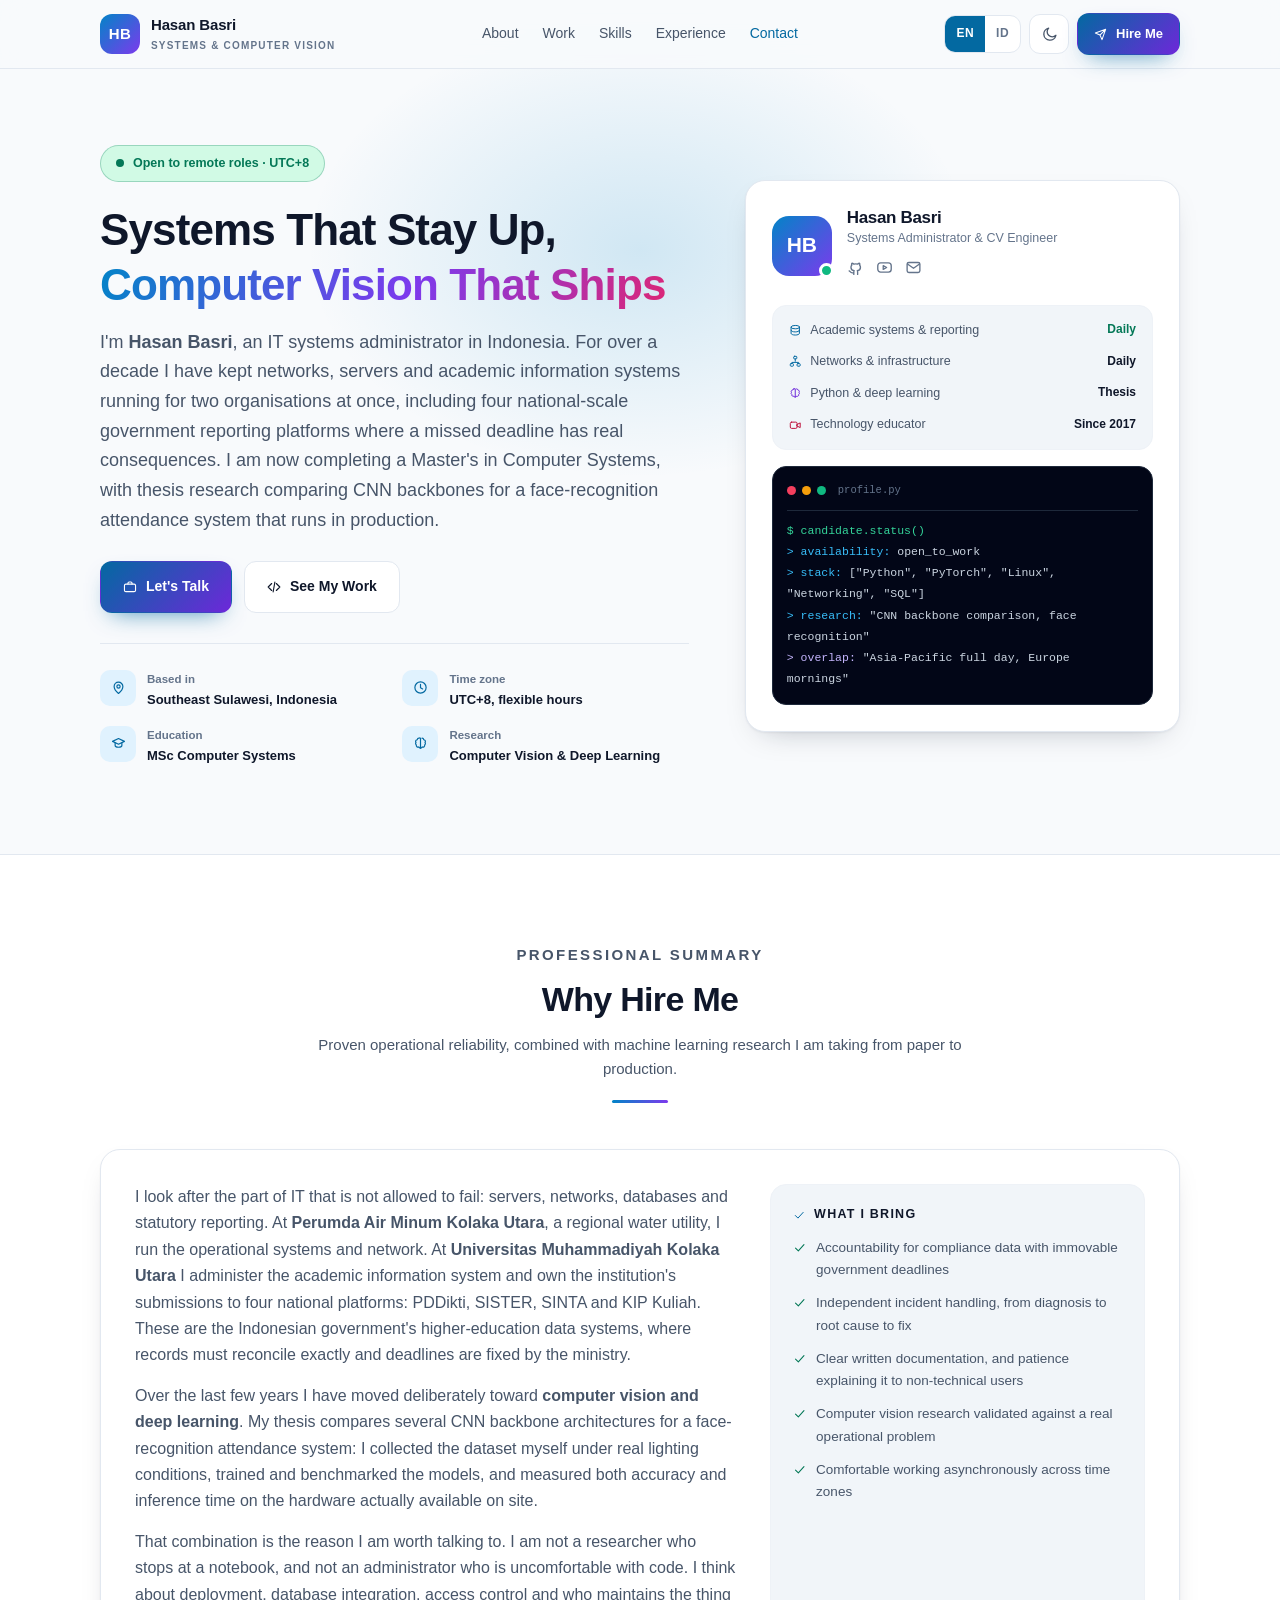
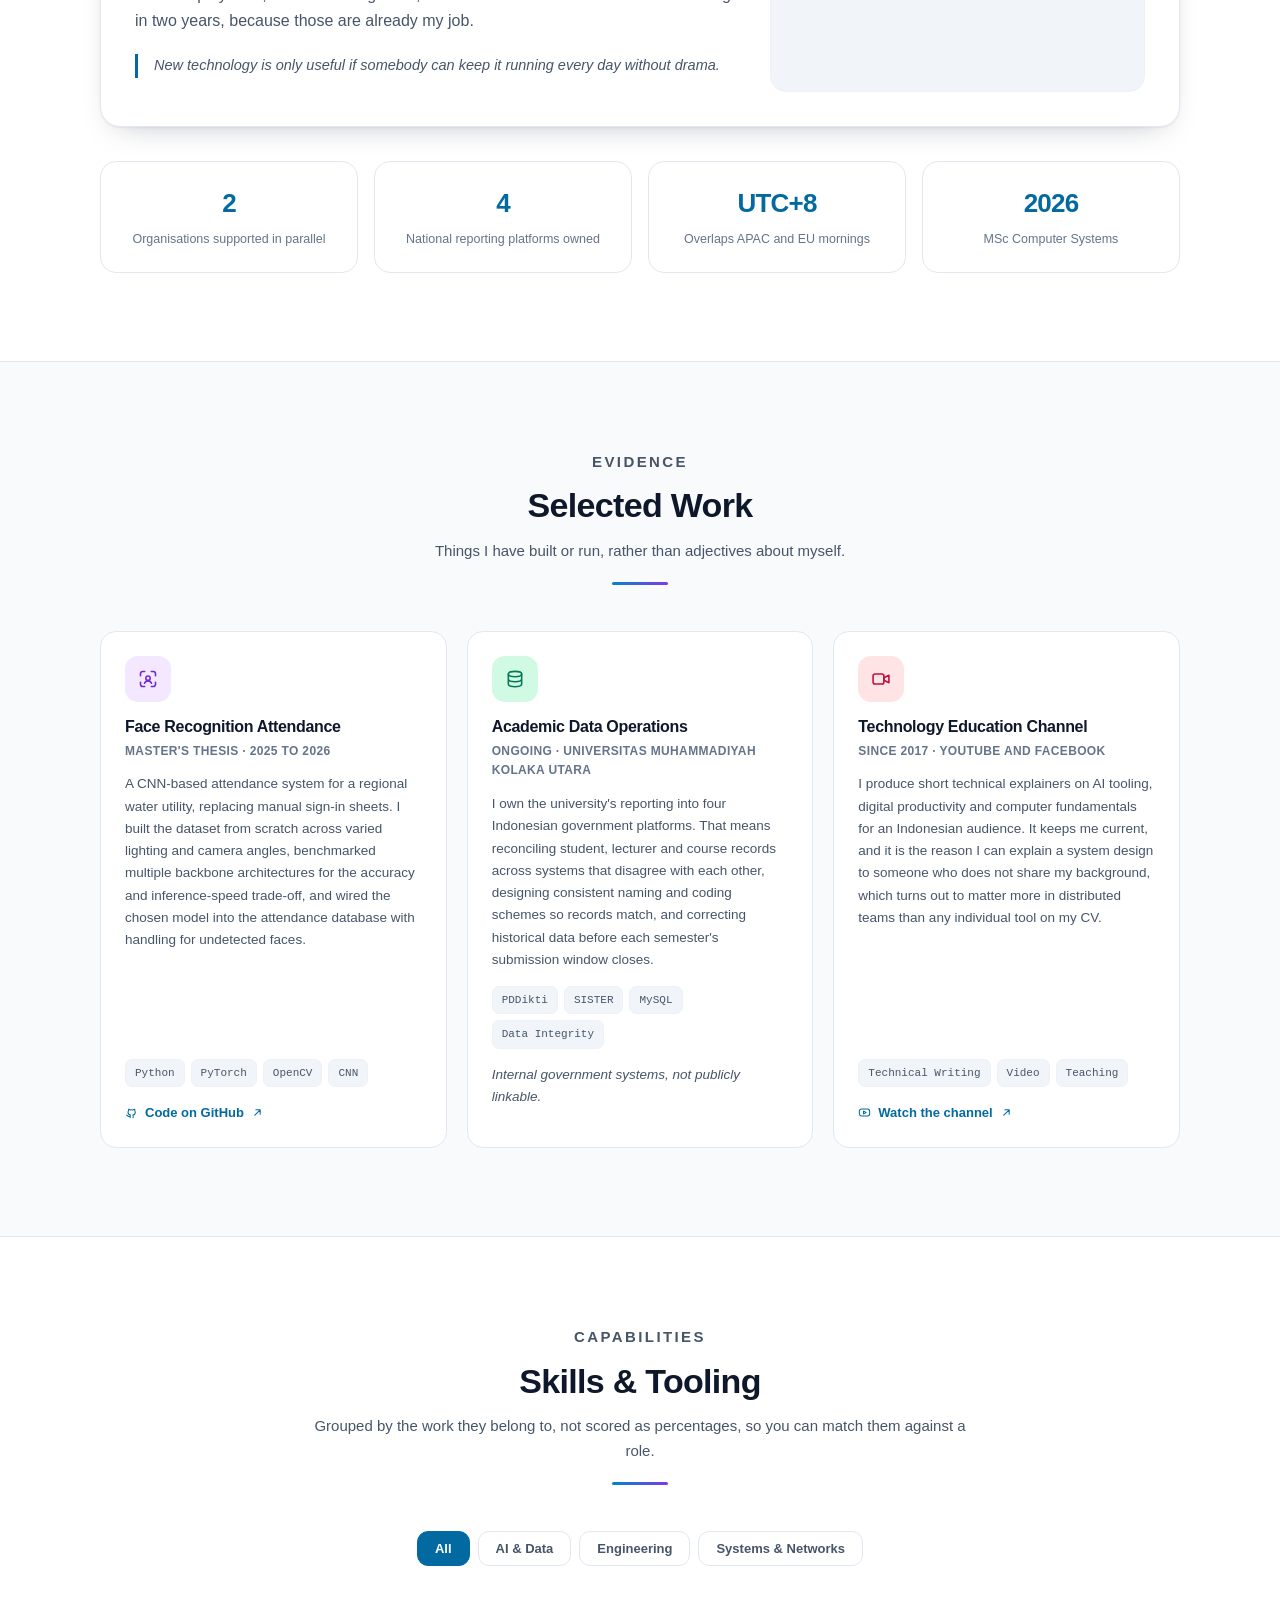
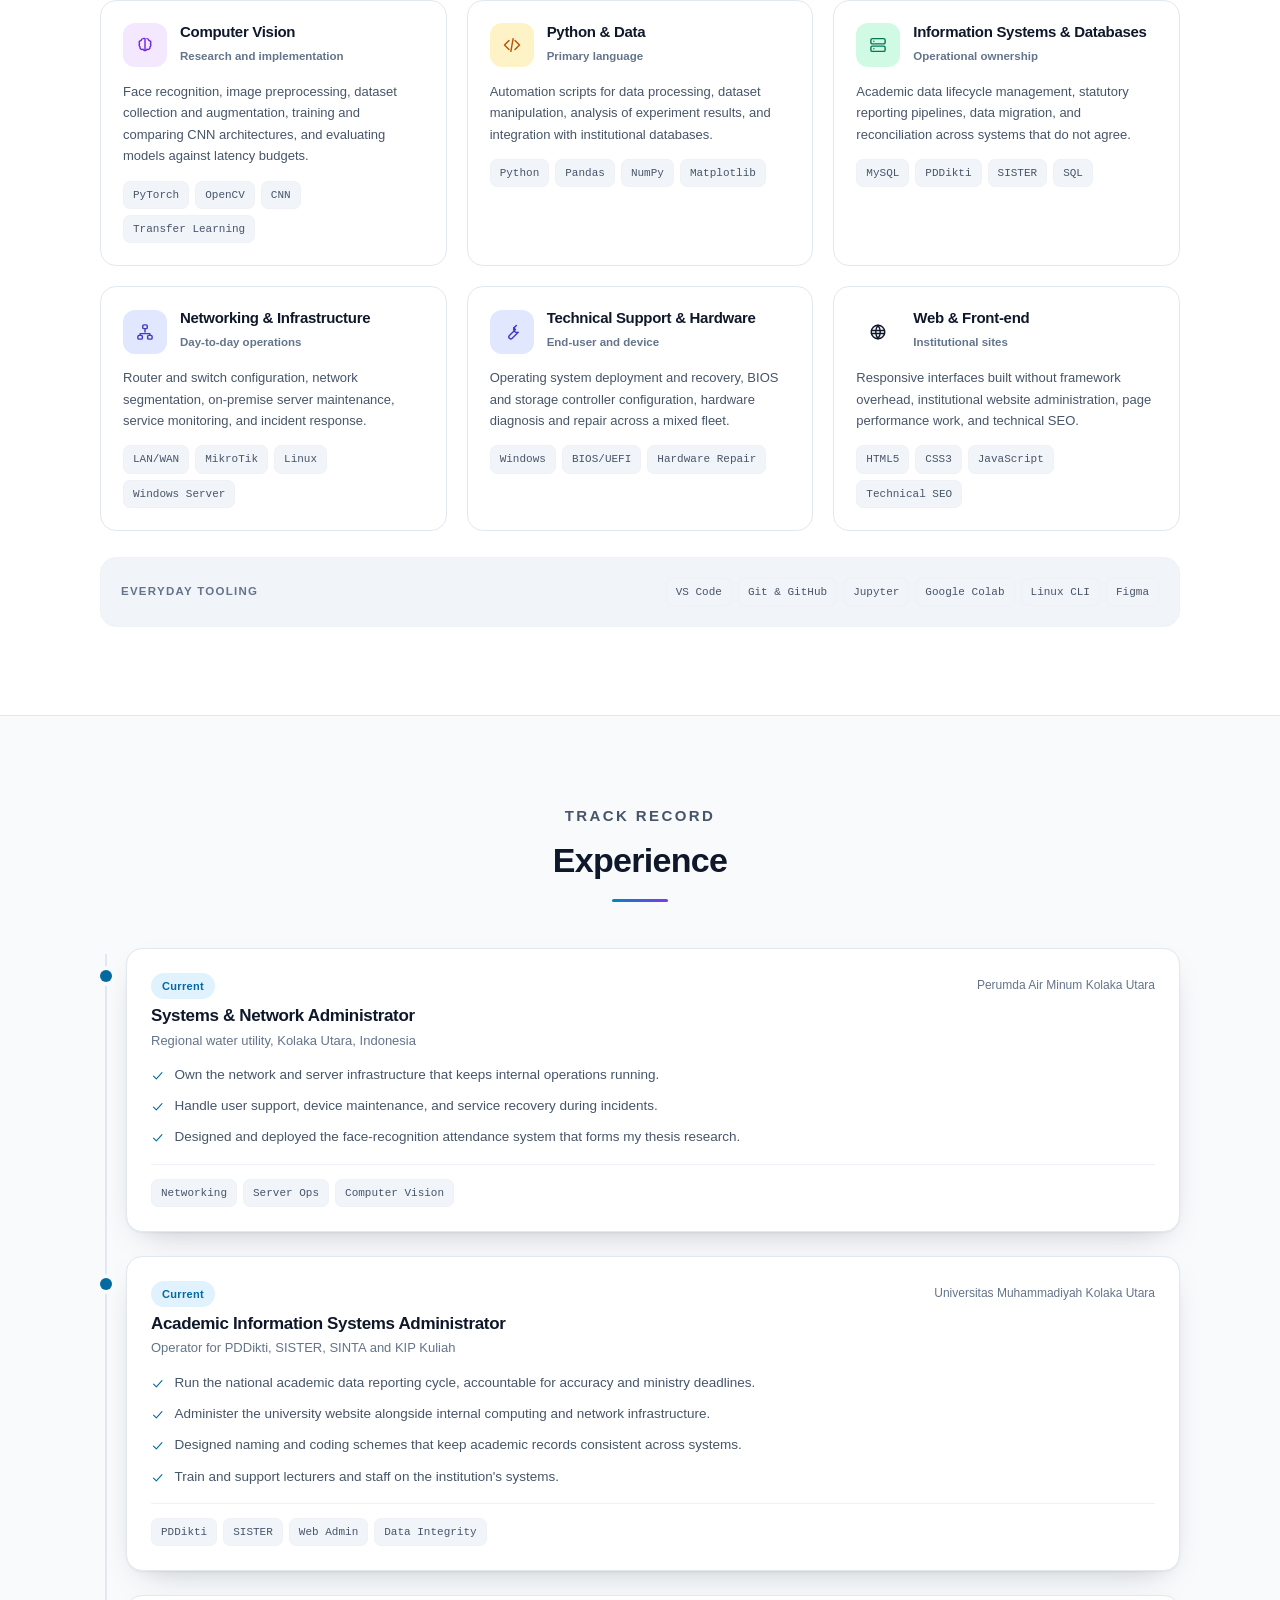
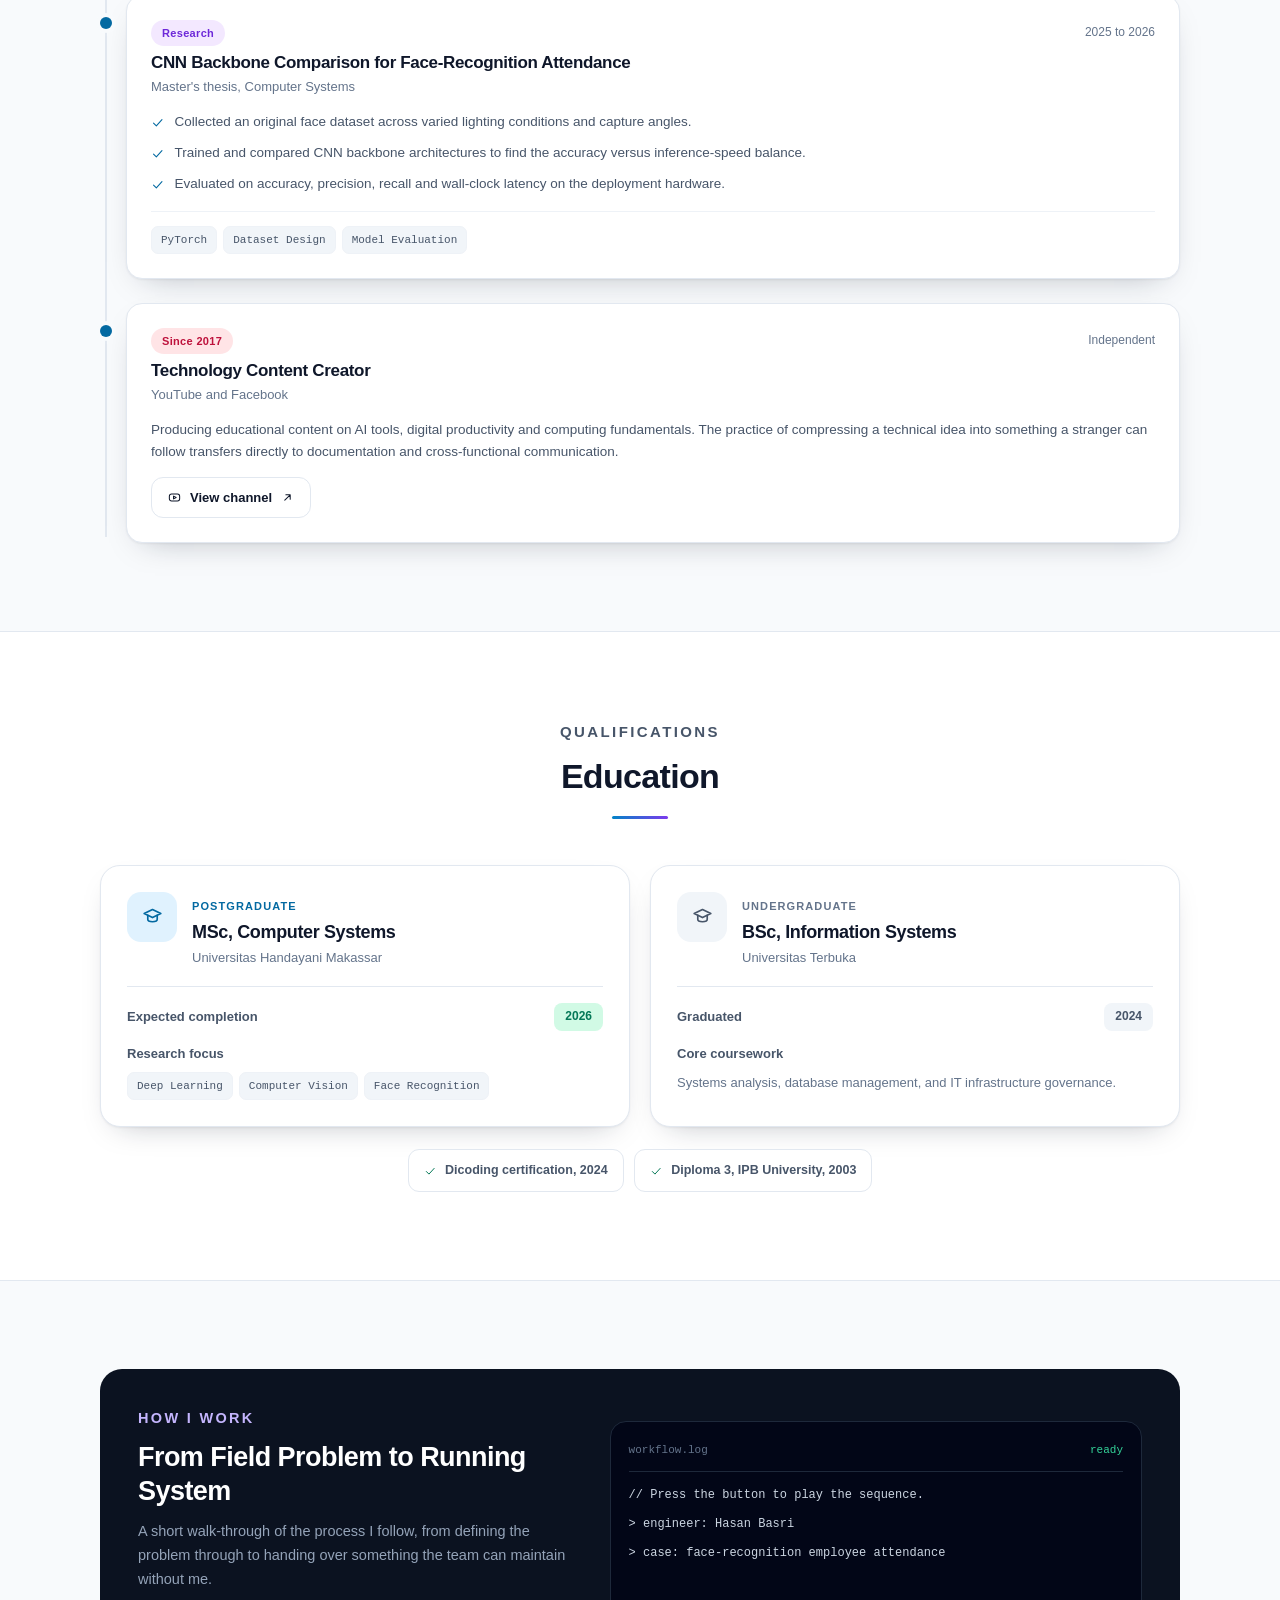
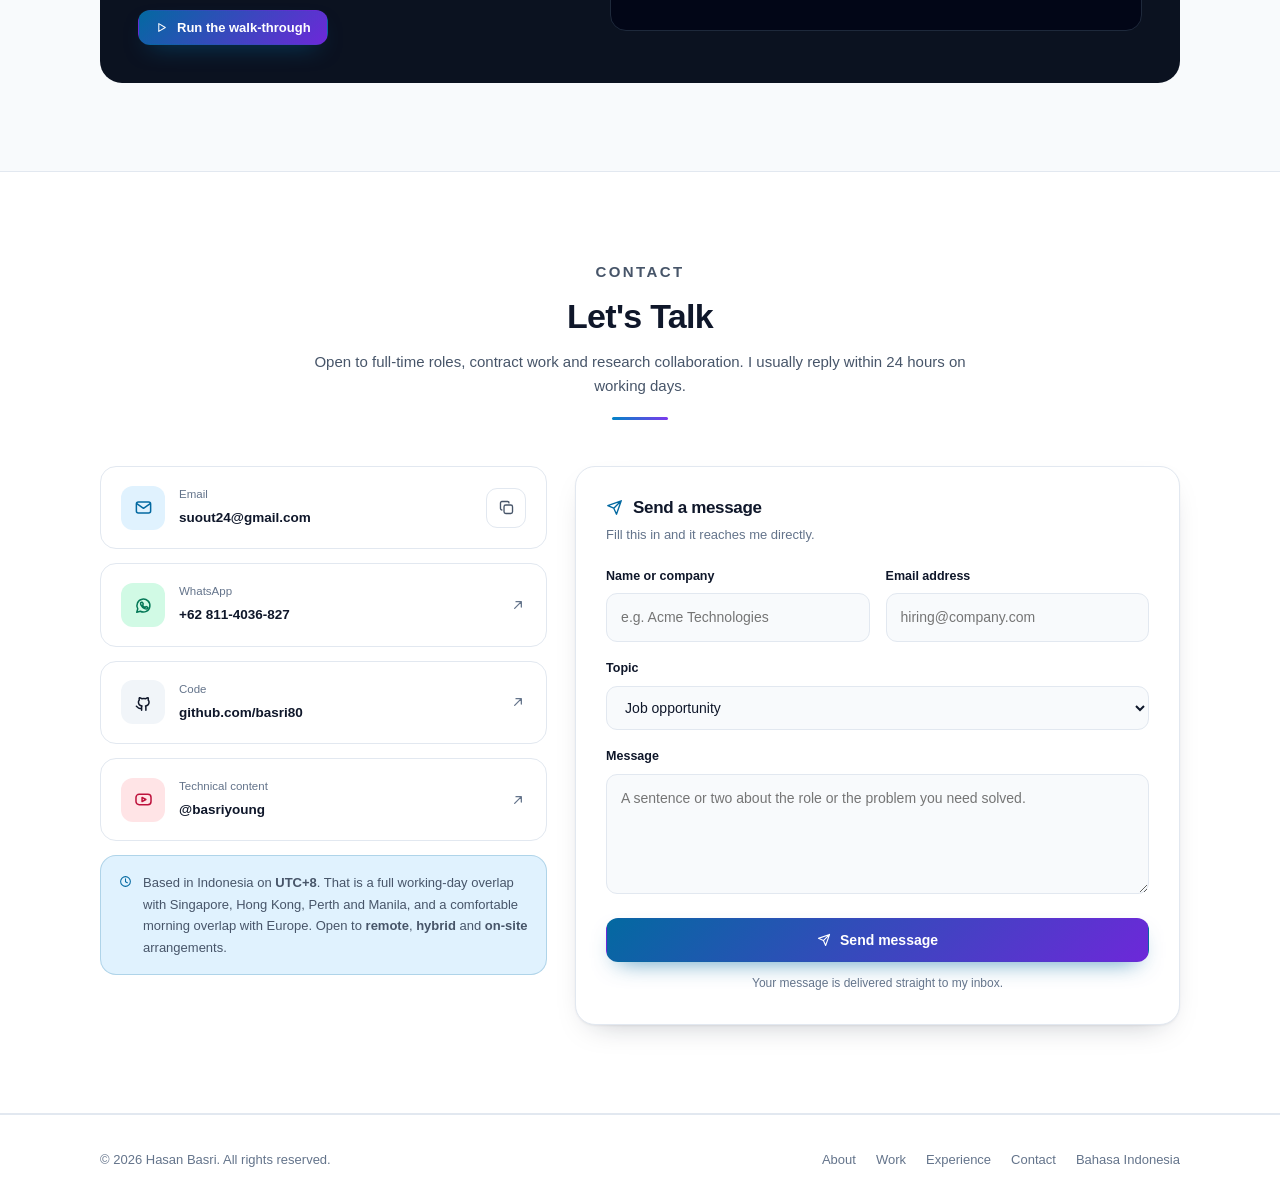
==== commit d05ebe68: "Update index.html" ====
--- a/index.html
+++ b/index.html
@@ -56,7 +56,7 @@
   "alumniOf": [
     { "@type": "CollegeOrUniversity", "name": "Universitas Handayani Makassar" },
     { "@type": "CollegeOrUniversity", "name": "Universitas Terbuka" },
-    { "@type": "CollegeOrUniversity", "name": "Politeknik Pertanian Negeri Pangkajene" }
+    { "@type": "CollegeOrUniversity", "name": "IPB University" }
   ],
   "knowsAbout": [
     "System Administration", "Computer Networking", "Linux", "Python",
@@ -884,7 +884,7 @@
 
     <div class="certs">
       <span class="cert"><svg class="ico" style="color:var(--ok)" aria-hidden="true"><use href="#i-check"></use></svg> Dicoding certification, 2024</span>
-      <span class="cert"><svg class="ico" style="color:var(--ok)" aria-hidden="true"><use href="#i-check"></use></svg> Diploma, Politeknik Pertanian Negeri Pangkajene, 2003</span>
+      <span class="cert"><svg class="ico" style="color:var(--ok)" aria-hidden="true"><use href="#i-check"></use></svg> Diploma 3, IPB University, 2003</span>
     </div>
   </div>
 </section>
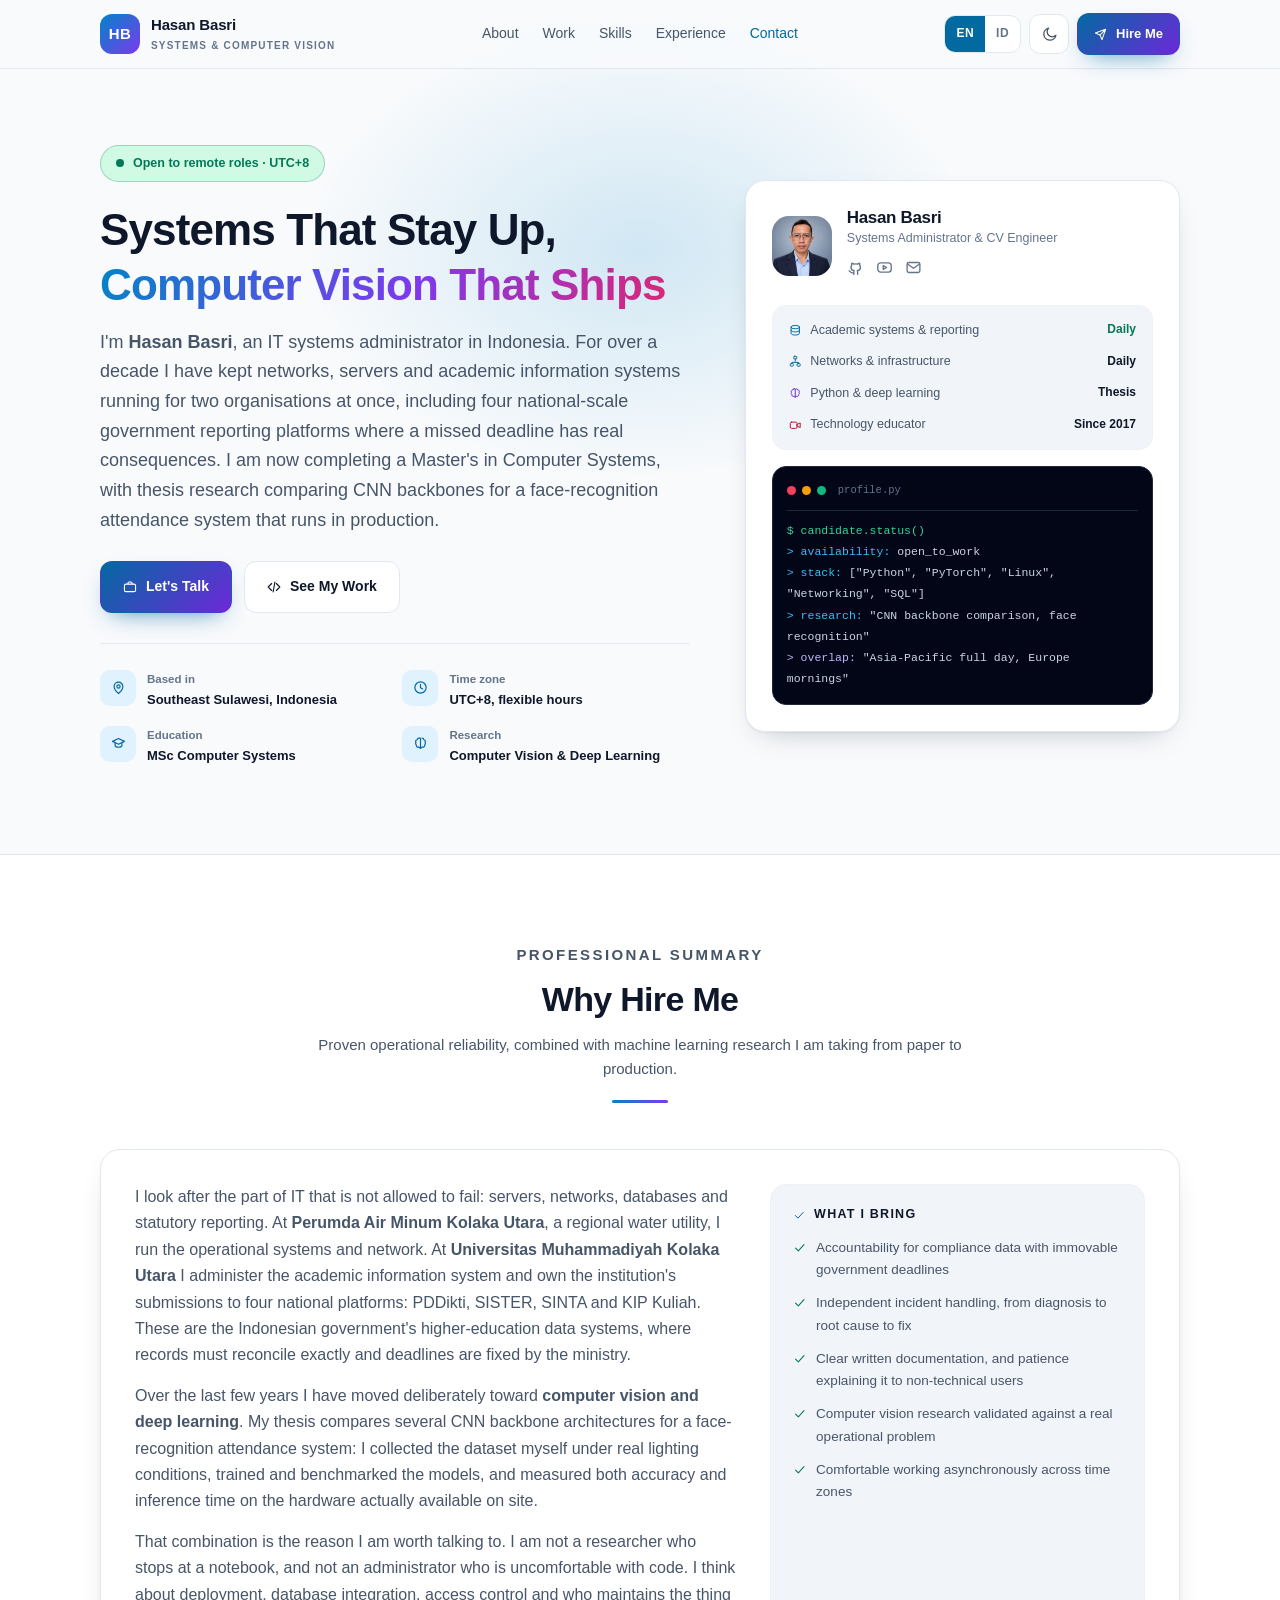
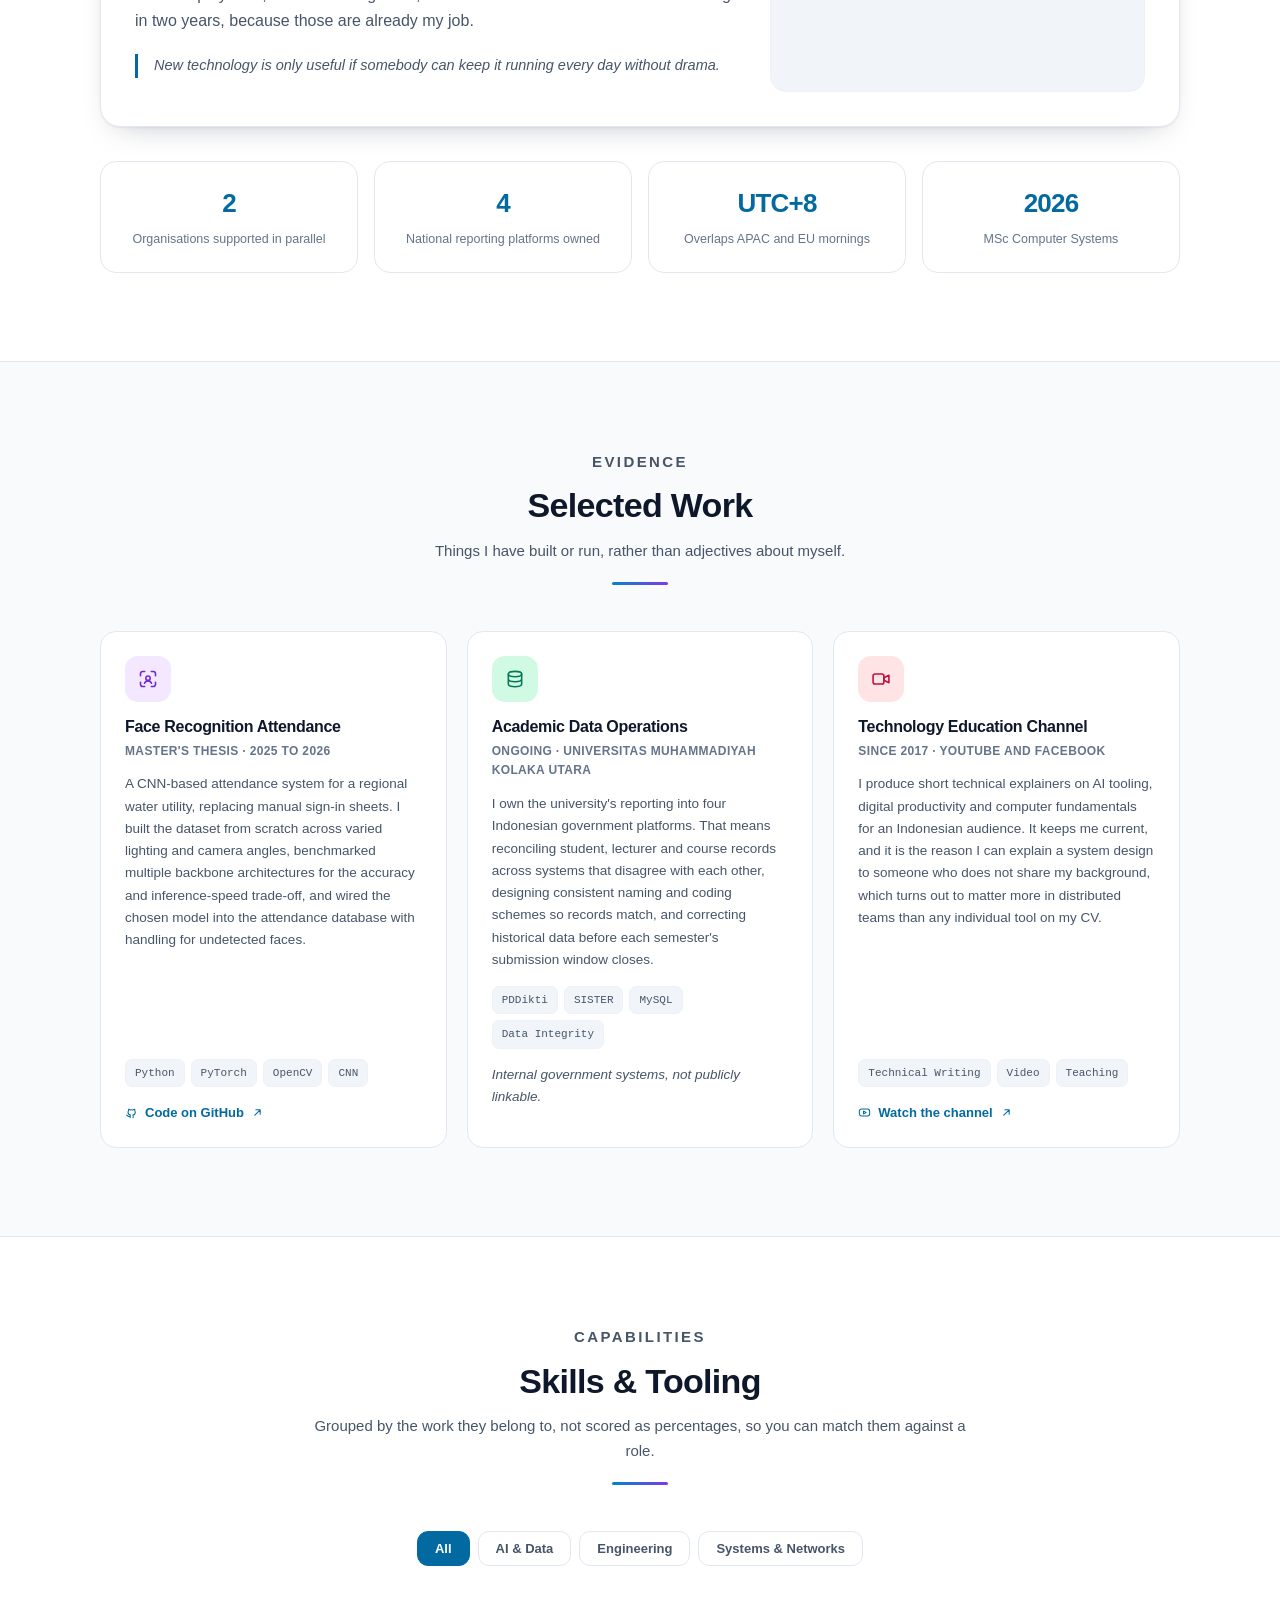
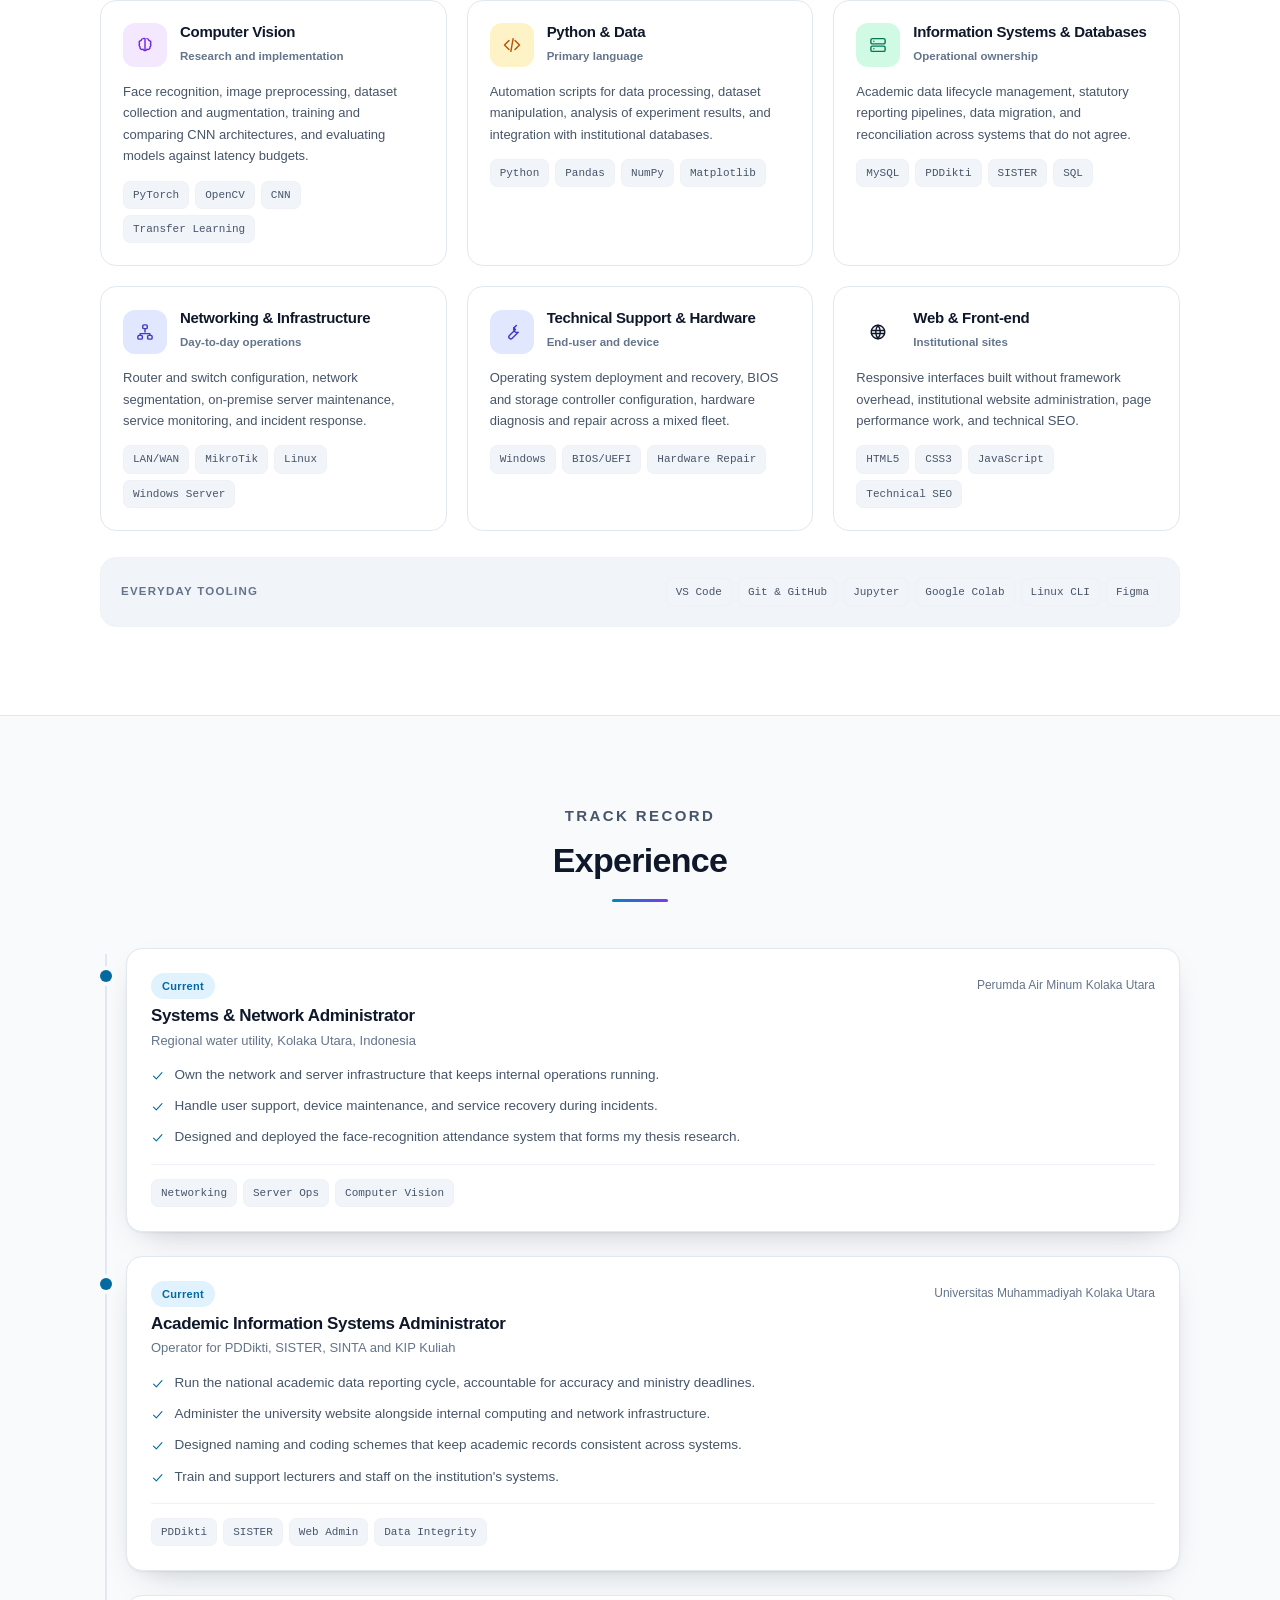
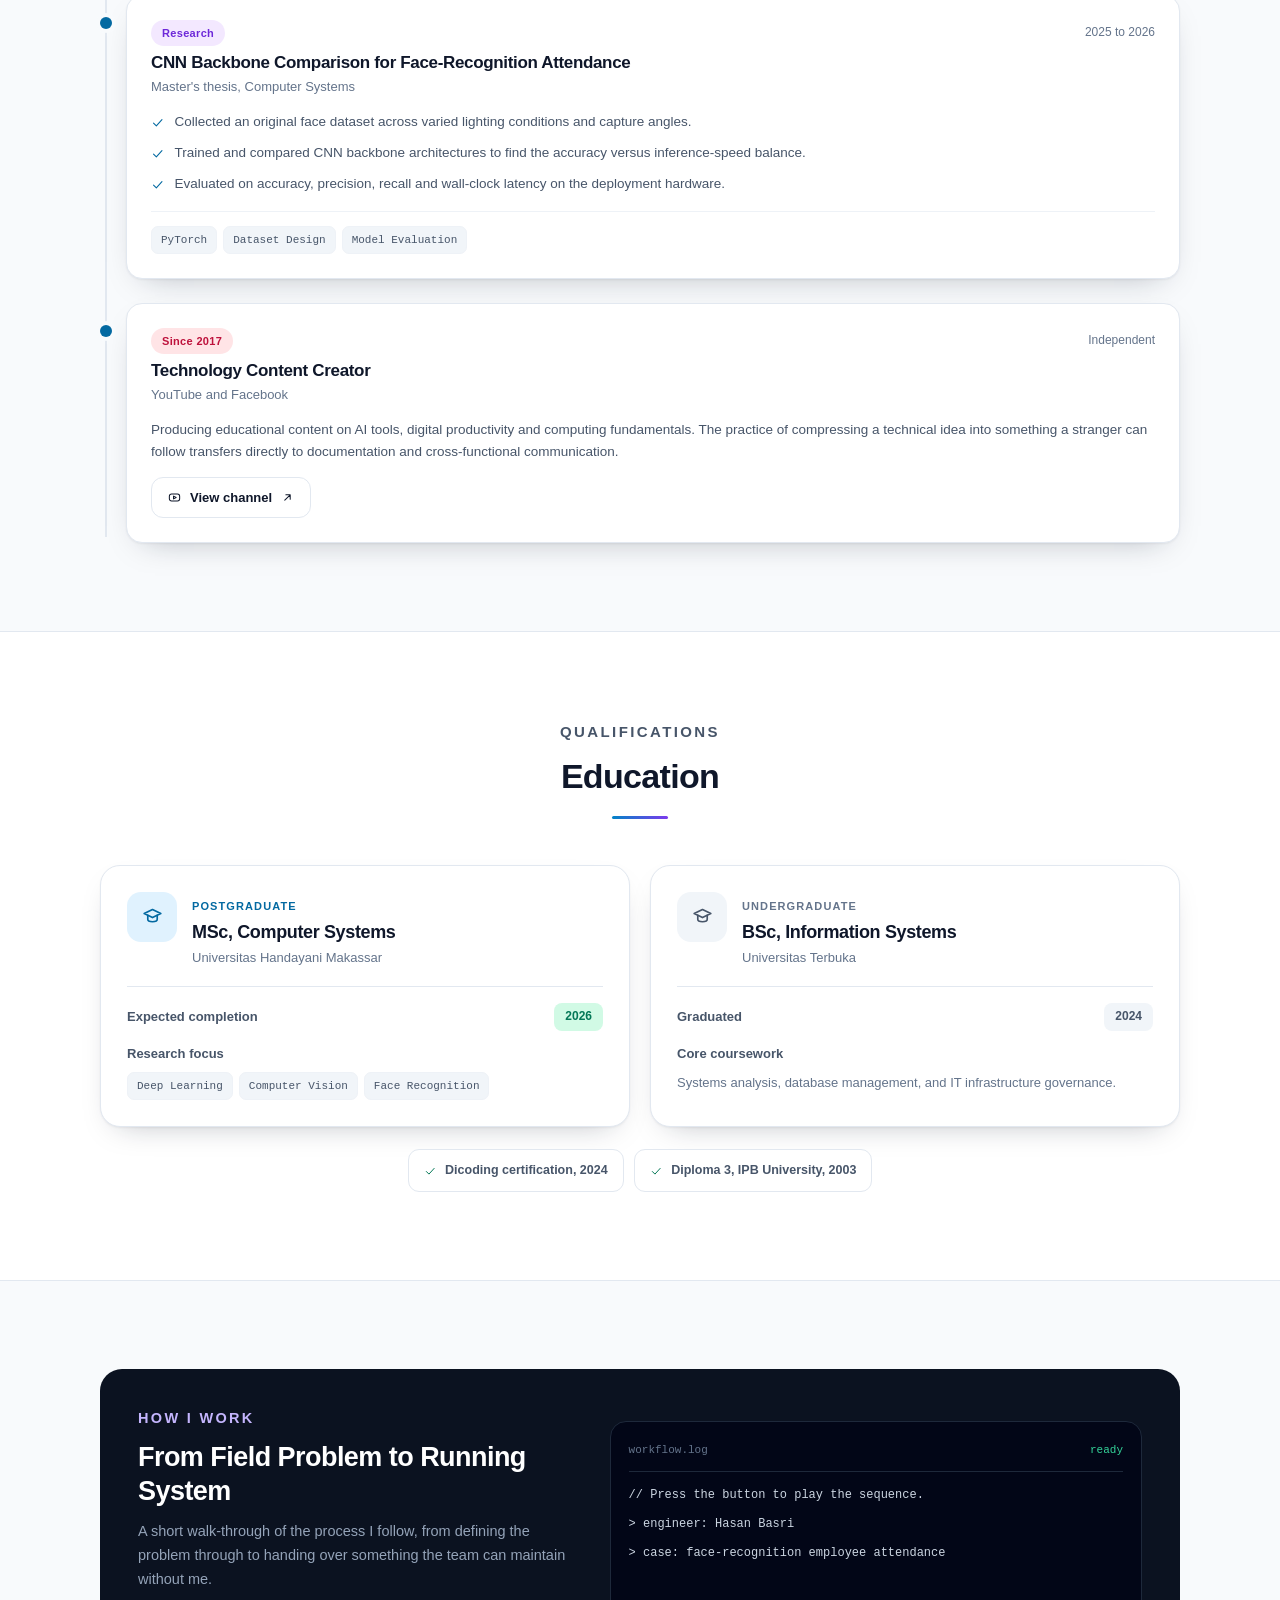
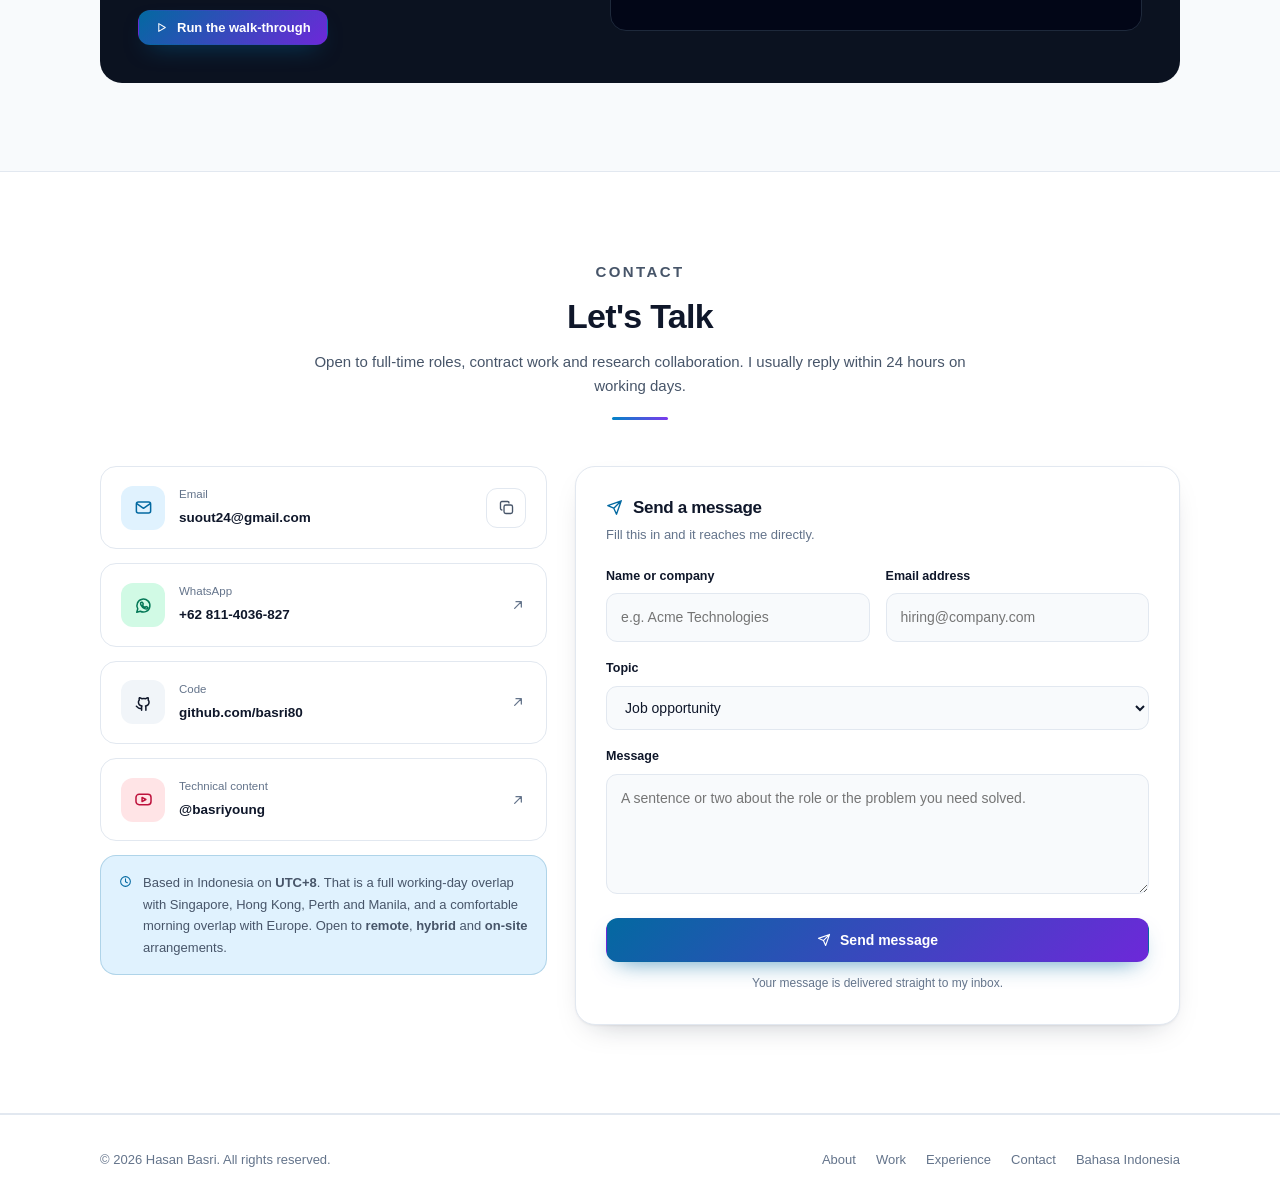
==== commit b2170f2a: "Update index.html" ====
--- a/index.html
+++ b/index.html
@@ -180,10 +180,6 @@
 .profile-head{display:flex; gap:15px; align-items:center; margin-bottom:20px}
 /*
   FOTO PROFIL
-  Ganti blok .avatar di bawah dengan foto asli Anda:
-  <img class="avatar-img" src="foto-profil.jpg" width="60" height="60"
-       alt="Hasan Basri" loading="lazy">
-  Ukuran ideal 400x400 px, wajah terlihat jelas, latar rapi.
 */
 .avatar{width:60px; height:60px; border-radius:17px; flex:none; position:relative; background:linear-gradient(135deg,#0284c7,#7c3aed); color:#fff; display:flex; align-items:center; justify-content:center; font-weight:800; font-size:21px}
 .avatar::after{content:""; position:absolute; right:-2px; bottom:-2px; width:15px; height:15px; border-radius:50%; background:#10b981; border:3px solid var(--bg-alt)}
@@ -459,8 +455,8 @@
 
     <div class="card profile-card">
       <div class="profile-head">
-        <!-- Ganti baris di bawah dengan foto asli, lihat catatan di CSS -->
-        <span class="avatar" aria-hidden="true">HB</span>
+          <img class="avatar-img" src="basri.jpg" width="60" height="60"
+                alt="Hasan Basri" loading="lazy">
         <div>
           <h2>Hasan Basri</h2>
           <p>Systems Administrator &amp; CV Engineer</p>
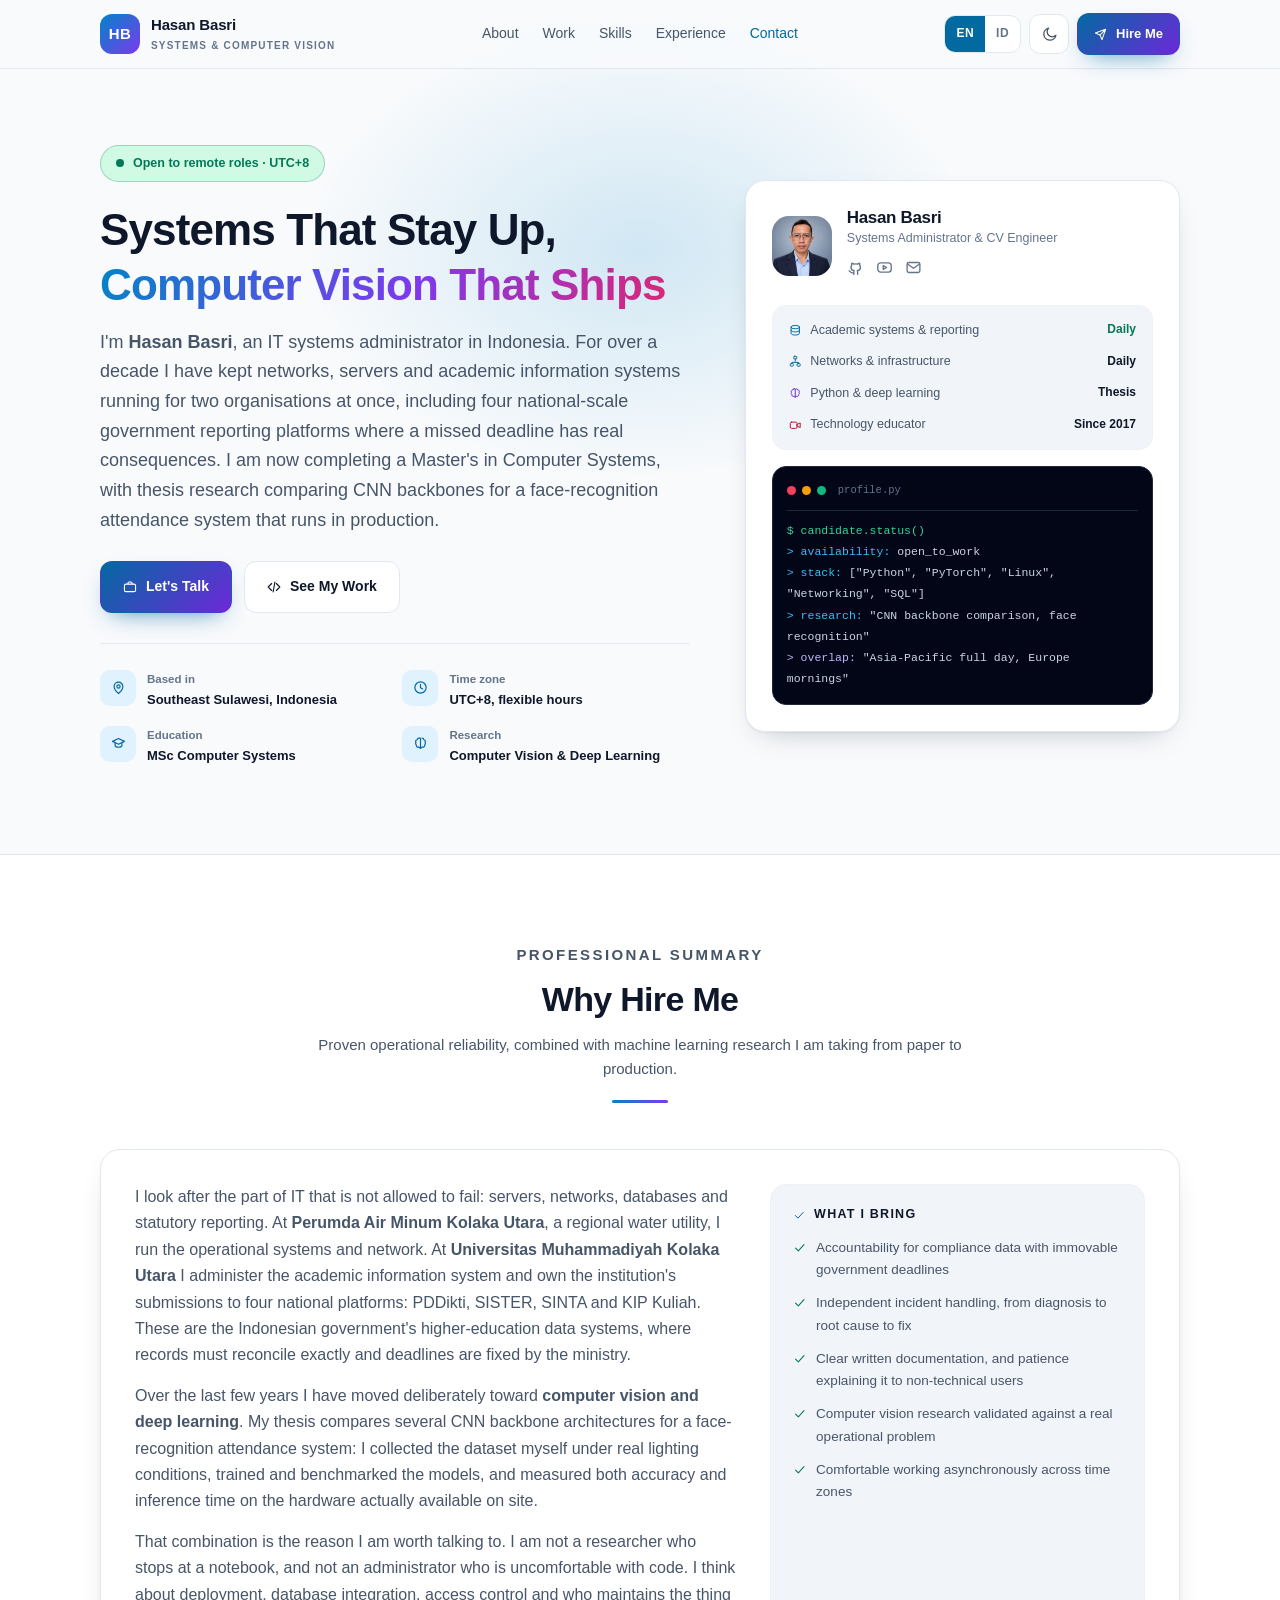
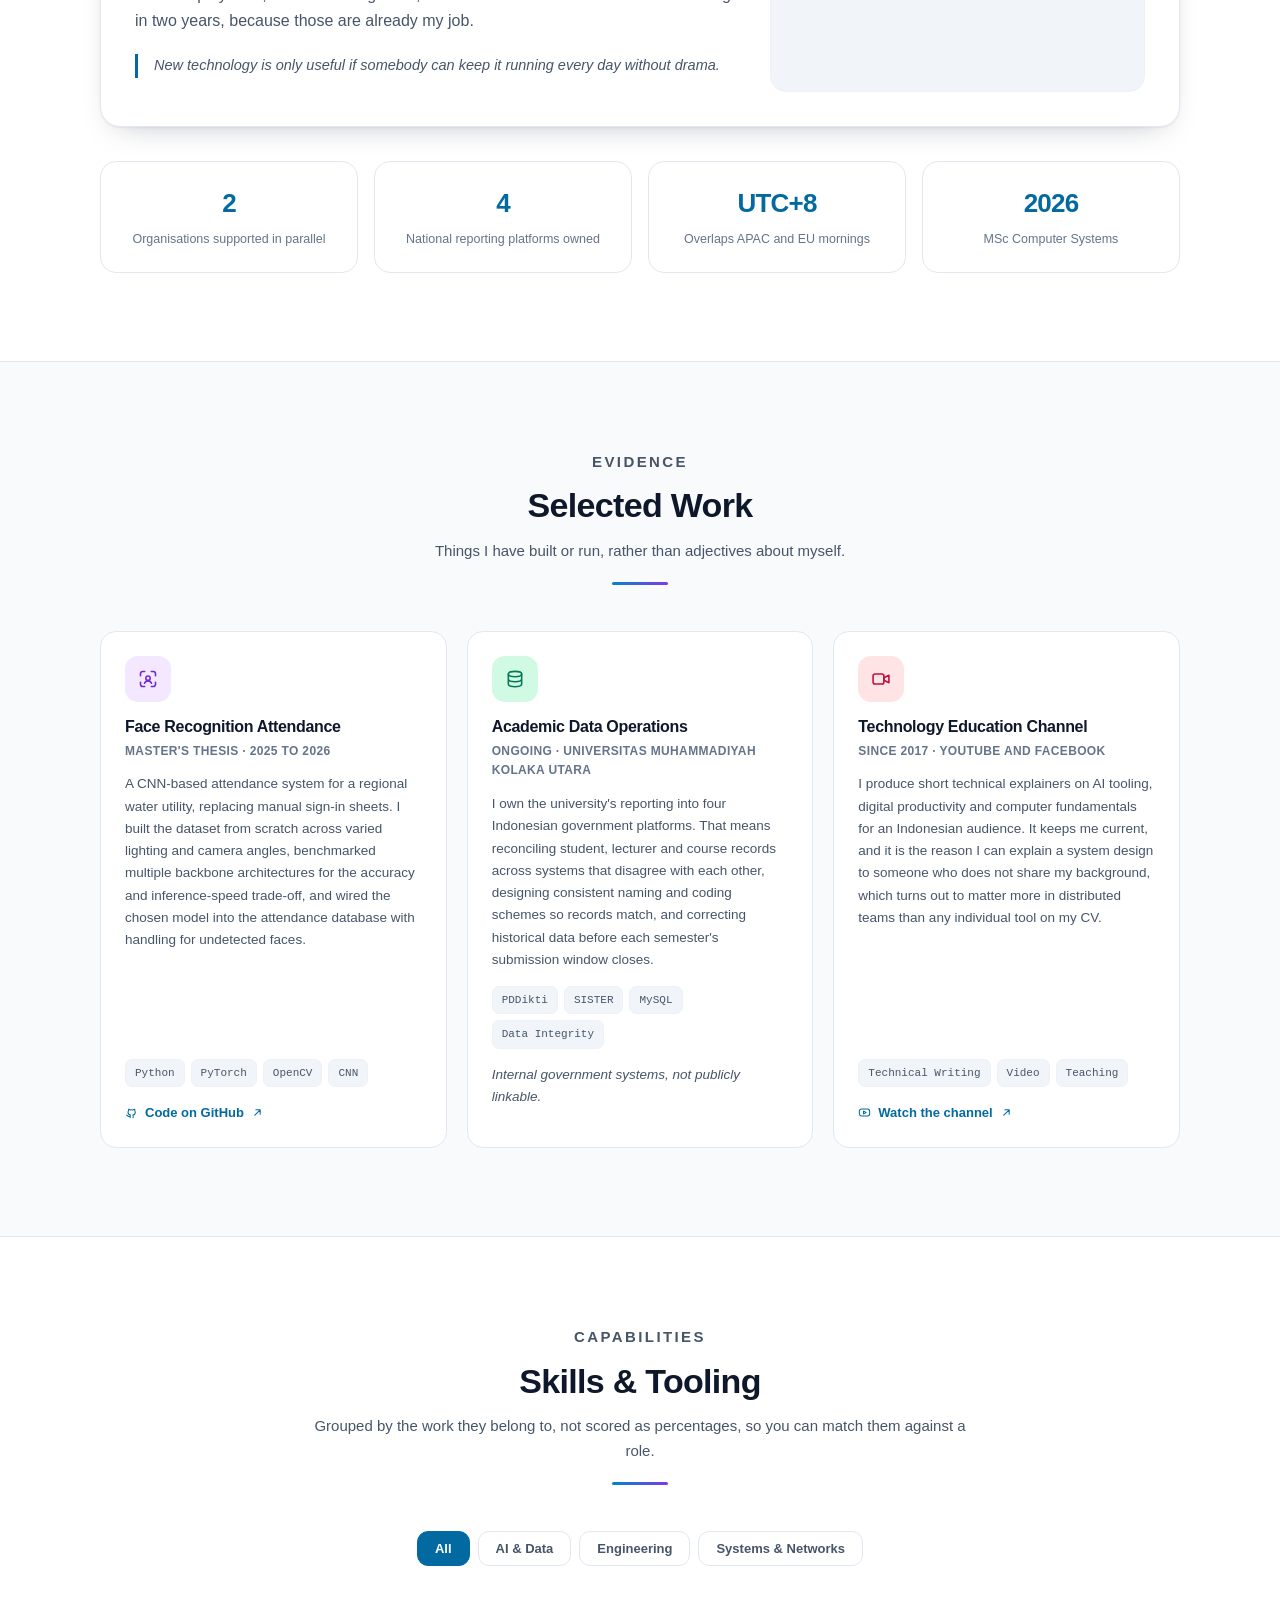
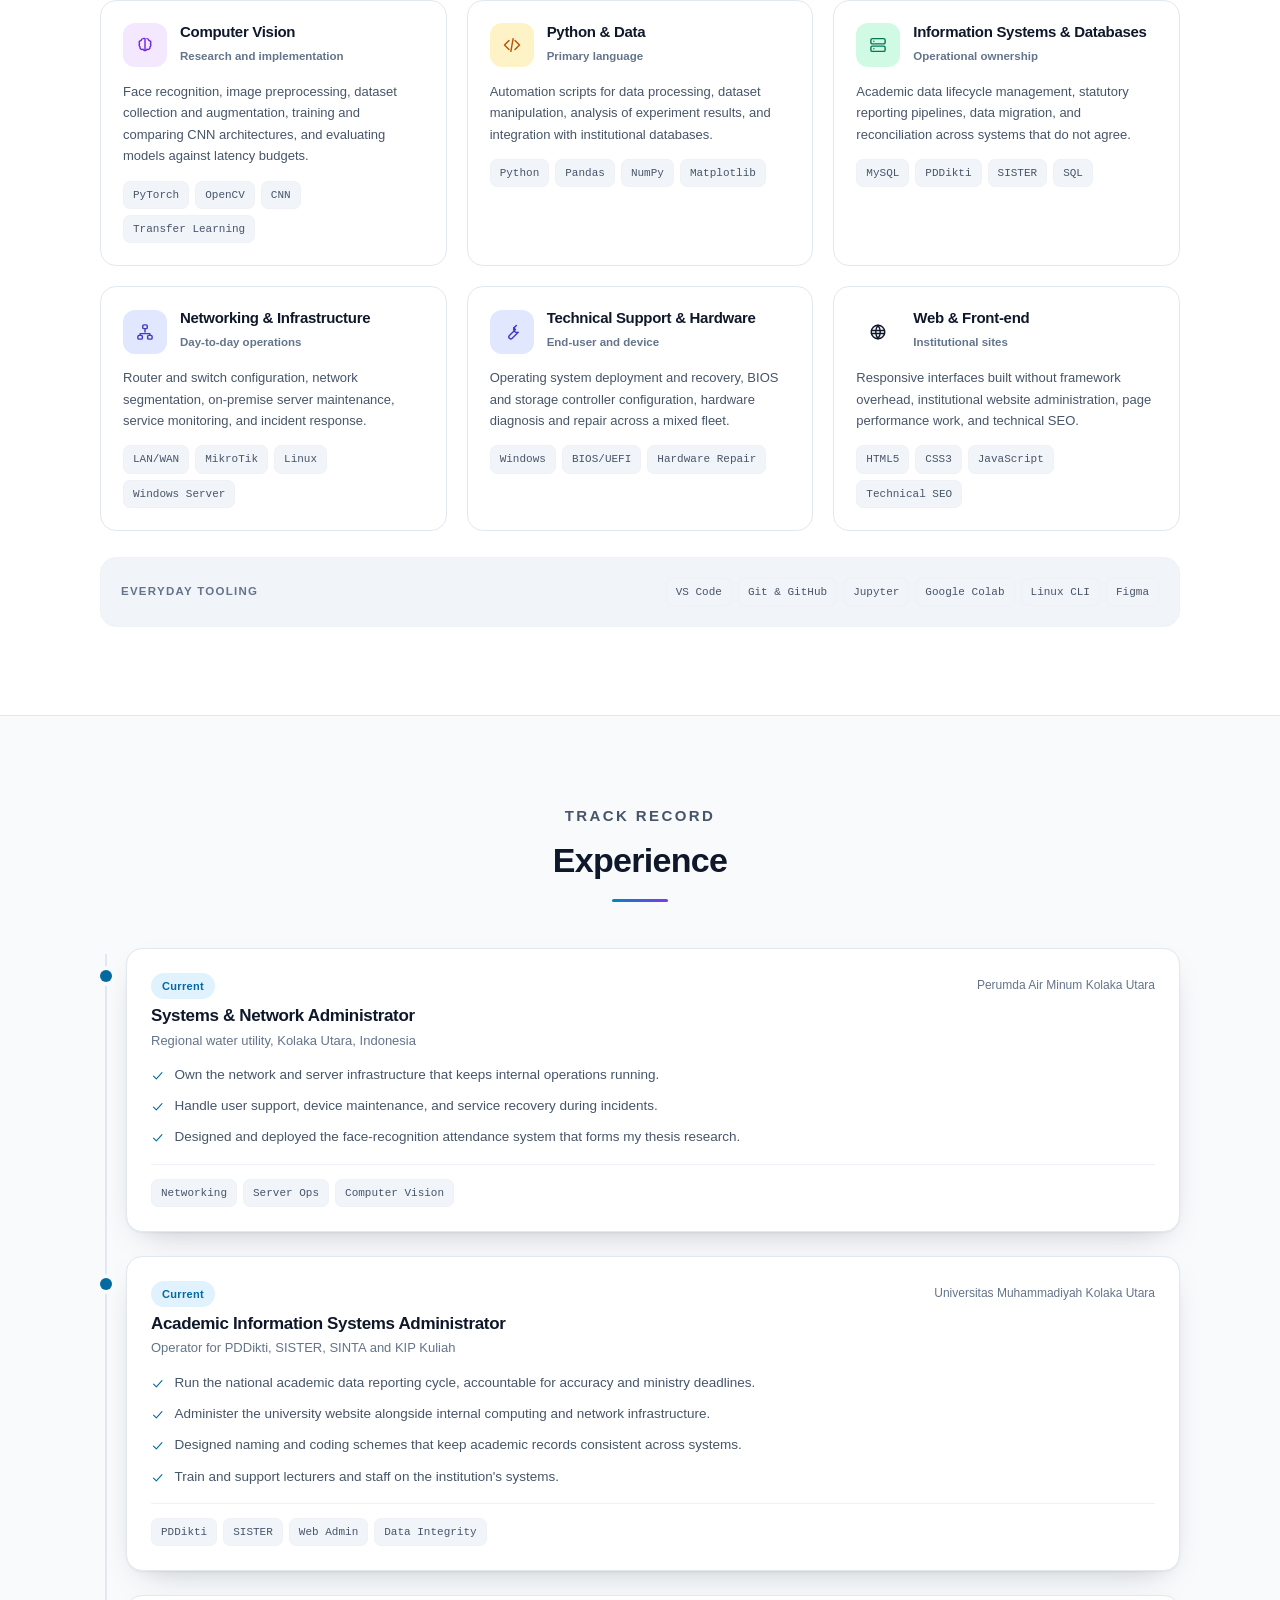
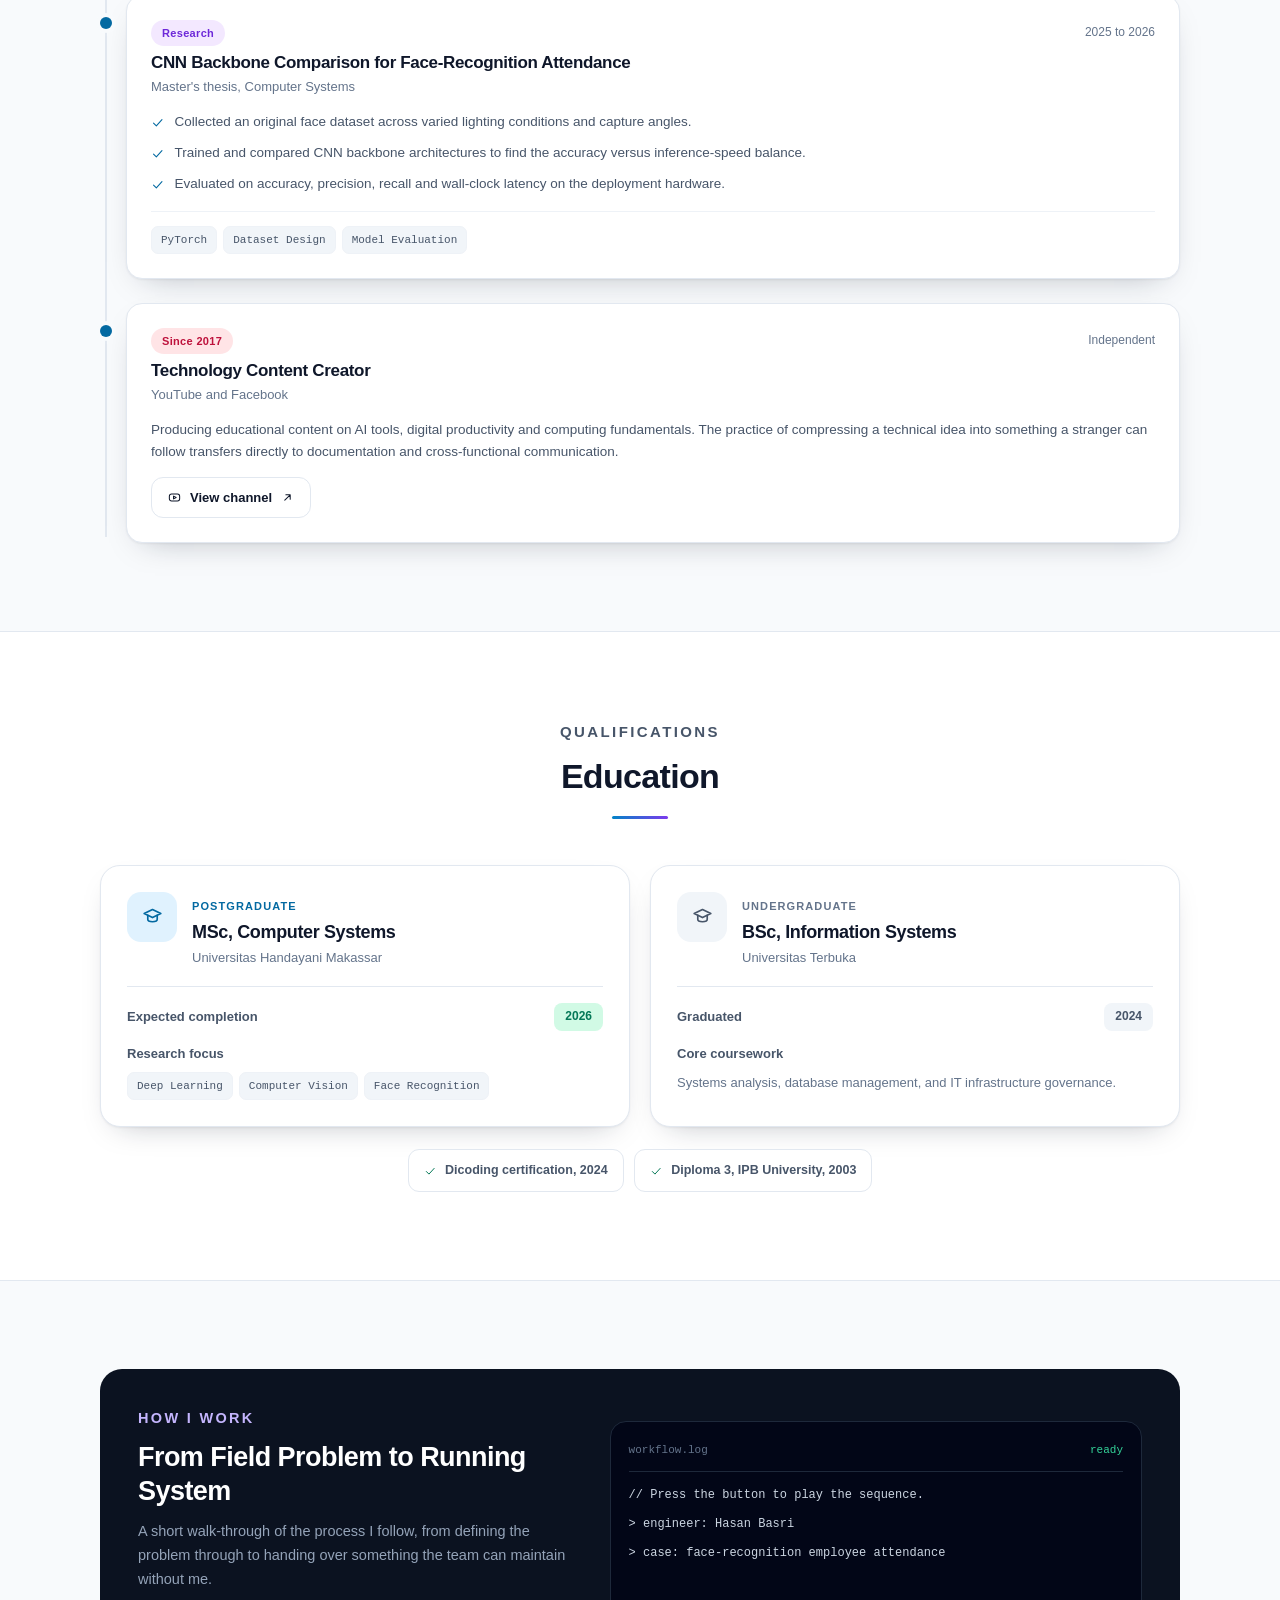
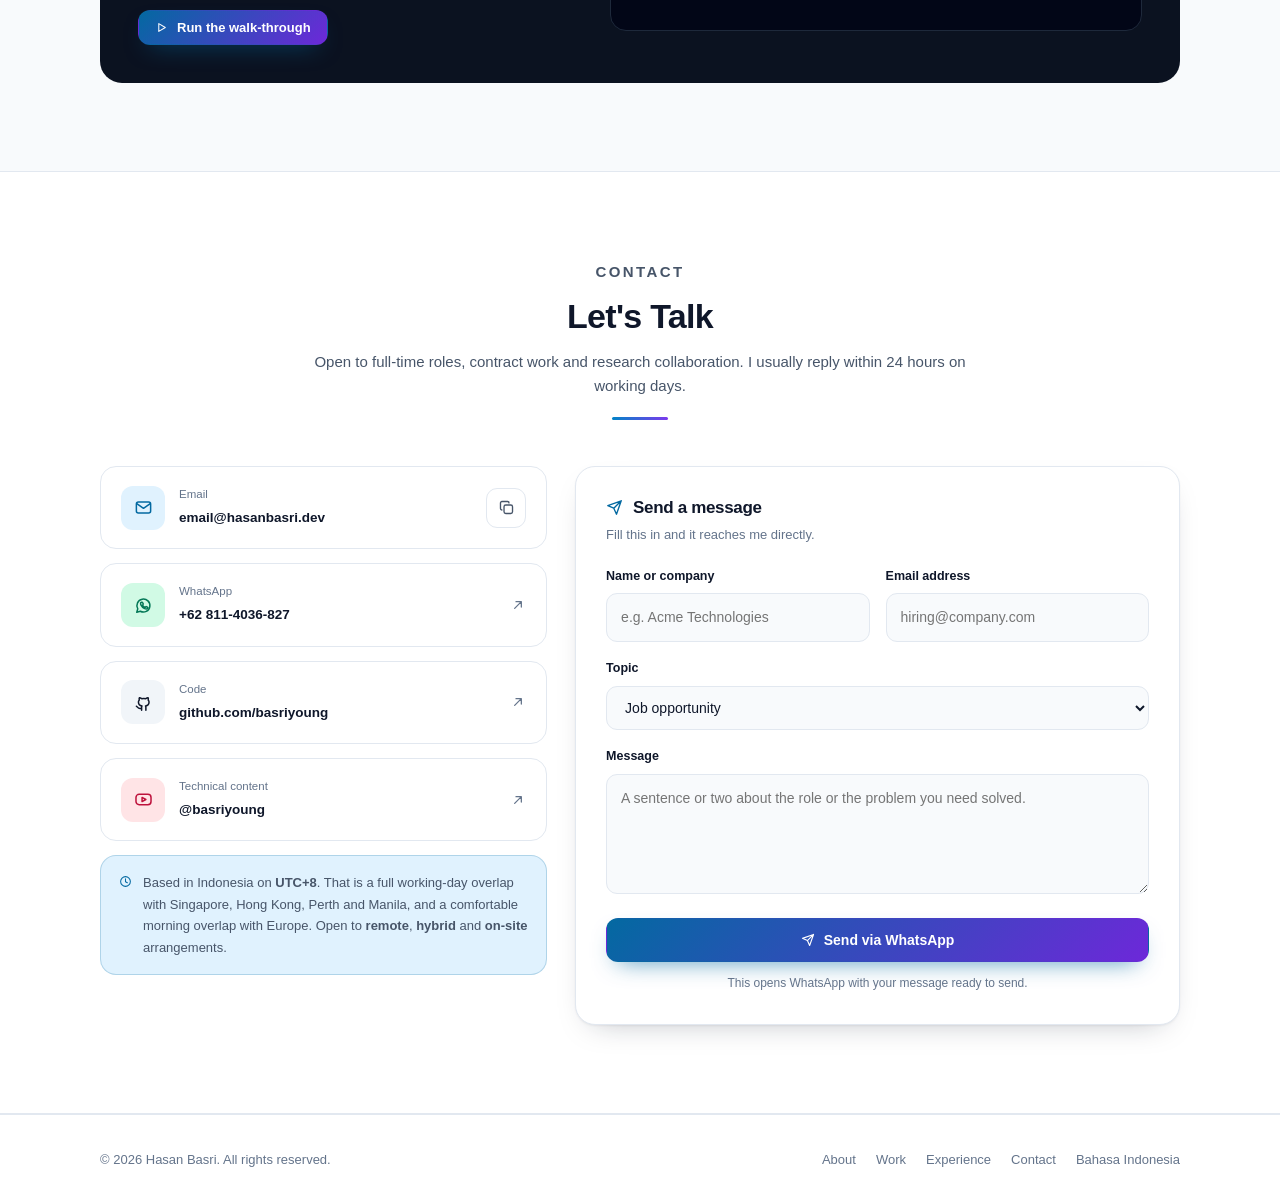
==== commit cc304ac9: "Update index.html" ====
--- a/index.html
+++ b/index.html
@@ -78,255 +78,7 @@
 }
 </script>
 
-<style>
-:root{
-  --bg:#f8fafc; --bg-alt:#ffffff; --bg-soft:#f1f5f9;
-  --fg:#0f172a; --fg-muted:#475569; --fg-faint:#64748b;
-  --line:#e2e8f0; --line-soft:#eef2f7;
-  --brand:#0369a1; --brand-soft:#e0f2fe;
-  --ai:#6d28d9; --ai-soft:#f3e8ff;
-  --ok:#047857; --ok-soft:#d1fae5;
-  --rose:#be123c; --rose-soft:#ffe4e6;
-  --shadow:0 1px 2px rgba(15,23,42,.05), 0 12px 32px -18px rgba(15,23,42,.35);
-  --radius:16px; --maxw:1120px;
-  --font:'Inter',-apple-system,BlinkMacSystemFont,'Segoe UI',Roboto,'Helvetica Neue',Arial,'Noto Sans',sans-serif;
-  --mono:ui-monospace,SFMono-Regular,'SF Mono',Consolas,'Liberation Mono',Menlo,monospace;
-}
-html[data-theme="dark"]{
-  --bg:#020617; --bg-alt:#0f172a; --bg-soft:#111f38;
-  --fg:#f1f5f9; --fg-muted:#cbd5e1; --fg-faint:#94a3b8;
-  --line:#1e293b; --line-soft:#182236;
-  --brand:#38bdf8; --brand-soft:#0c2c45;
-  --ai:#c4b5fd; --ai-soft:#2a1d4d;
-  --ok:#34d399; --ok-soft:#06312a;
-  --rose:#fda4af; --rose-soft:#3f1220;
-  --shadow:0 1px 2px rgba(0,0,0,.4), 0 16px 40px -20px rgba(0,0,0,.8);
-}
-*,*::before,*::after{box-sizing:border-box}
-html{scroll-behavior:smooth; -webkit-text-size-adjust:100%}
-body{margin:0; background:var(--bg); color:var(--fg); font-family:var(--font);
-  font-size:16px; line-height:1.65; -webkit-font-smoothing:antialiased; overflow-x:hidden}
-img,svg{max-width:100%}
-a{color:var(--brand); text-decoration-thickness:1px; text-underline-offset:3px}
-h1,h2,h3,h4{line-height:1.25; margin:0; letter-spacing:-.02em}
-p{margin:0} ul{margin:0; padding:0; list-style:none}
-:focus-visible{outline:3px solid var(--brand); outline-offset:3px; border-radius:6px}
-@media (prefers-reduced-motion:reduce){*{animation-duration:.001ms !important; transition-duration:.001ms !important; scroll-behavior:auto !important}}
-
-.wrap{max-width:var(--maxw); margin-inline:auto; padding-inline:20px}
-section{padding-block:clamp(56px,8vw,88px)}
-.band{background:var(--bg-alt); border-block:1px solid var(--line)}
-.skip{position:absolute; left:-9999px; top:0; background:var(--brand); color:#fff; padding:12px 18px; border-radius:0 0 10px 0; z-index:100; font-weight:600}
-.skip:focus{left:0}
-.ico{width:1em; height:1em; fill:none; stroke:currentColor; stroke-width:1.9; stroke-linecap:round; stroke-linejoin:round; flex:none}
-
-header.site{position:sticky; top:0; z-index:40; background:color-mix(in srgb, var(--bg) 88%, transparent); backdrop-filter:blur(12px); border-bottom:1px solid var(--line)}
-.navbar{display:flex; align-items:center; justify-content:space-between; gap:12px; height:68px}
-.brand{display:flex; align-items:center; gap:11px; text-decoration:none; color:inherit}
-.brand .mark{width:40px; height:40px; border-radius:12px; flex:none; background:linear-gradient(135deg,#0284c7,#7c3aed); color:#fff; font-weight:800; font-size:15px; display:flex; align-items:center; justify-content:center; letter-spacing:.5px}
-.brand b{display:block; font-size:15px; font-weight:700; letter-spacing:-.01em}
-.brand small{display:block; font-size:10px; letter-spacing:.12em; text-transform:uppercase; color:var(--fg-faint); font-weight:600}
-.nav-links{display:none; gap:24px; align-items:center}
-.nav-links a{color:var(--fg-muted); text-decoration:none; font-size:14px; font-weight:500}
-.nav-links a:hover,.nav-links a[aria-current="true"]{color:var(--brand)}
-.nav-actions{display:flex; align-items:center; gap:8px}
-.icon-btn{width:40px; height:40px; display:inline-flex; align-items:center; justify-content:center; border:1px solid var(--line); background:var(--bg-alt); color:var(--fg-muted); border-radius:11px; cursor:pointer; font-size:17px; transition:color .2s, border-color .2s}
-.icon-btn:hover{color:var(--brand); border-color:var(--brand)}
-/* Tombol ajakan disembunyikan di layar sempit agar header tidak meluber.
-   Spesifisitas sengaja dinaikkan agar tidak tertimpa aturan .btn di bawah. */
-.nav-actions .nav-cta{display:none}
-@media(min-width:600px){.nav-actions .nav-cta{display:inline-flex}}
-
-/* Pengalih bahasa */
-.lang{display:inline-flex; border:1px solid var(--line); border-radius:11px; overflow:hidden; background:var(--bg-alt)}
-.lang a{padding:8px 11px; font-size:12px; font-weight:700; text-decoration:none; color:var(--fg-faint); letter-spacing:.04em}
-.lang a[aria-current="page"]{background:var(--brand); color:#fff}
-html[data-theme="dark"] .lang a[aria-current="page"]{color:#04121f}
-
-#mobile-toggle{display:inline-flex}
-#mobile-panel{display:none; border-top:1px solid var(--line); background:var(--bg-alt); padding:8px 20px 18px}
-#mobile-panel.open{display:block}
-#mobile-panel a{display:block; padding:11px 0; color:var(--fg-muted); text-decoration:none; font-weight:500; border-bottom:1px solid var(--line-soft)}
-@media(min-width:960px){.nav-links{display:flex} #mobile-toggle{display:none} #mobile-panel{display:none !important}}
-
-.btn{display:inline-flex; align-items:center; justify-content:center; gap:9px; padding:13px 22px; border-radius:12px; font-size:14px; font-weight:650; text-decoration:none; cursor:pointer; border:1px solid transparent; transition:transform .15s, box-shadow .2s, background .2s}
-.btn:hover{transform:translateY(-1px)}
-.btn-primary{background:linear-gradient(135deg,#0369a1,#6d28d9); color:#fff; box-shadow:0 10px 24px -12px rgba(3,105,161,.8)}
-.btn-ghost{background:var(--bg-alt); border-color:var(--line); color:var(--fg)}
-.btn-ghost:hover{border-color:var(--brand); color:var(--brand)}
-.btn-sm{padding:9px 16px; font-size:13px}
-.btn-block{width:100%}
-
-.hero{position:relative; padding-top:clamp(48px,7vw,76px)}
-/* Lebar dibatasi 100% agar tidak pernah memicu gulir horizontal di ponsel */
-.hero::before{content:""; position:absolute; inset:-10% 0 auto 50%; translate:-50% 0; width:min(760px,100%); height:520px; pointer-events:none; z-index:-1; background:radial-gradient(ellipse at center, rgba(2,132,199,.16), transparent 62%)}
-.hero-grid{display:grid; gap:40px}
-@media(min-width:980px){.hero-grid{grid-template-columns:1.15fr .85fr; align-items:center; gap:56px}}
-.pill{display:inline-flex; align-items:center; gap:9px; padding:7px 15px; border-radius:999px; background:var(--ok-soft); color:var(--ok); border:1px solid color-mix(in srgb,var(--ok) 28%, transparent); font-size:12.5px; font-weight:650}
-.dot{width:8px; height:8px; border-radius:50%; background:currentColor; animation:blip 2.2s ease-in-out infinite}
-@keyframes blip{0%,100%{opacity:1}50%{opacity:.35}}
-h1{font-size:clamp(30px,4.4vw,44px); font-weight:800; margin:20px 0 16px}
-.grad{background:linear-gradient(115deg,#0284c7,#7c3aed 55%,#db2777); -webkit-background-clip:text; background-clip:text; color:transparent}
-.lede{font-size:clamp(16px,1.9vw,18px); color:var(--fg-muted); max-width:60ch}
-.hero-cta{display:flex; flex-wrap:wrap; gap:12px; margin-top:26px}
-.facts{display:grid; grid-template-columns:repeat(auto-fit,minmax(232px,1fr)); gap:16px; margin-top:30px; padding-top:26px; border-top:1px solid var(--line)}
-.fact{display:flex; gap:11px; align-items:flex-start}
-.fact .bx{width:36px; height:36px; border-radius:10px; display:flex; align-items:center; justify-content:center; font-size:15px; flex:none; background:var(--brand-soft); color:var(--brand)}
-.fact small{display:block; font-size:11.5px; color:var(--fg-faint)}
-.fact span{font-size:13px; font-weight:650}
-
-.card{background:var(--bg-alt); border:1px solid var(--line); border-radius:20px; box-shadow:var(--shadow)}
-.profile-card{padding:26px}
-.profile-head{display:flex; gap:15px; align-items:center; margin-bottom:20px}
-/*
-  FOTO PROFIL
-*/
-.avatar{width:60px; height:60px; border-radius:17px; flex:none; position:relative; background:linear-gradient(135deg,#0284c7,#7c3aed); color:#fff; display:flex; align-items:center; justify-content:center; font-weight:800; font-size:21px}
-.avatar::after{content:""; position:absolute; right:-2px; bottom:-2px; width:15px; height:15px; border-radius:50%; background:#10b981; border:3px solid var(--bg-alt)}
-.avatar-img{width:60px; height:60px; border-radius:17px; object-fit:cover; flex:none}
-.profile-head h2{font-size:17px}
-.profile-head p{font-size:12.5px; color:var(--fg-faint)}
-.socials{display:flex; gap:12px; margin-top:8px; font-size:17px}
-.socials a{color:var(--fg-faint)}
-.socials a:hover{color:var(--brand)}
-.kv{background:var(--bg-soft); border:1px solid var(--line-soft); border-radius:14px; padding:14px 16px; display:grid; gap:11px}
-.kv-row{display:flex; justify-content:space-between; align-items:center; gap:12px; font-size:12.5px; color:var(--fg-muted)}
-.kv-row span:first-child{display:flex; align-items:center; gap:9px}
-.kv-row b{font-weight:650; color:var(--fg); font-size:12px}
-.term{margin-top:16px; background:#020617; color:#cbd5e1; border:1px solid #1e293b; border-radius:14px; padding:14px; font-family:var(--mono); font-size:11.5px; line-height:1.85}
-.term .bar{display:flex; gap:6px; align-items:center; padding-bottom:9px; margin-bottom:9px; border-bottom:1px solid #1e293b; color:#64748b; font-size:10.5px}
-.term .bar i{width:9px; height:9px; border-radius:50%; display:inline-block}
-.term p{margin:0; word-break:break-word}
-.c-green{color:#34d399} .c-blue{color:#38bdf8} .c-purple{color:#c4b5fd} .c-amber{color:#fbbf24} .c-dim{color:#64748b}
-
-.head{text-align:center; max-width:660px; margin:0 auto 46px}
-.eyebrow{font-size:11.5px; font-weight:800; letter-spacing:.16em; text-transform:uppercase; color:var(--brand)}
-.head h2{font-size:clamp(25px,3.6vw,34px); font-weight:800; margin:10px 0 12px}
-.head p{color:var(--fg-muted); font-size:15px}
-.rule{width:56px; height:3px; border-radius:99px; margin:18px auto 0; background:linear-gradient(90deg,#0284c7,#7c3aed)}
-
-.grid{display:grid; gap:20px}
-.g2{grid-template-columns:repeat(auto-fit,minmax(290px,1fr))}
-.g3{grid-template-columns:repeat(auto-fit,minmax(265px,1fr))}
-.g4{grid-template-columns:repeat(auto-fit,minmax(215px,1fr))}
-
-.about{display:grid; gap:26px; padding:28px}
-@media(min-width:860px){.about{grid-template-columns:1.6fr 1fr; padding:34px; gap:34px}}
-.about p{color:var(--fg-muted); margin-bottom:14px}
-.quote{border-left:3px solid var(--brand); padding-left:16px; font-style:italic; color:var(--fg-faint); font-size:14.5px; margin-top:20px}
-.value{background:var(--bg-soft); border:1px solid var(--line-soft); border-radius:16px; padding:22px}
-.value h3{font-size:12.5px; text-transform:uppercase; letter-spacing:.1em; margin-bottom:14px; display:flex; gap:9px; align-items:center}
-.value li{display:flex; gap:10px; align-items:flex-start; font-size:13.5px; color:var(--fg-muted); margin-bottom:11px}
-.value li svg{color:var(--ok); margin-top:4px}
-
-.metrics{display:grid; grid-template-columns:repeat(auto-fit,minmax(150px,1fr)); gap:16px; margin-top:34px}
-.metric{background:var(--bg-alt); border:1px solid var(--line); border-radius:var(--radius); padding:20px; text-align:center}
-.metric b{display:block; font-size:26px; font-weight:800; color:var(--brand); letter-spacing:-.03em}
-.metric span{font-size:12.5px; color:var(--fg-faint)}
-
-/* ===== BUKTI KARYA ===== */
-.work{background:var(--bg-alt); border:1px solid var(--line); border-radius:var(--radius); padding:24px; display:flex; flex-direction:column; transition:border-color .2s, transform .2s}
-.work:hover{border-color:var(--brand); transform:translateY(-3px)}
-.work .bx{width:46px; height:46px; border-radius:13px; display:flex; align-items:center; justify-content:center; font-size:20px; margin-bottom:15px}
-.work h3{font-size:16px; margin-bottom:5px}
-.work .role{font-size:12px; color:var(--fg-faint); margin-bottom:12px; font-weight:600; letter-spacing:.03em; text-transform:uppercase}
-.work p{font-size:13.5px; color:var(--fg-muted); margin-bottom:15px; flex:1}
-/* flex:1 hanya untuk paragraf isi, bukan baris peran atau catatan */
-.work .role,.work .work-note{flex:none}
-.work .tags{margin-bottom:15px}
-.work-link{display:inline-flex; align-items:center; gap:7px; font-size:13px; font-weight:650; text-decoration:none; color:var(--brand)}
-.work-link:hover{text-decoration:underline}
-.work-note{font-size:12.5px; color:var(--fg-faint); font-style:italic}
-
-.tabs{display:flex; flex-wrap:wrap; gap:8px; justify-content:center; margin-bottom:34px}
-.tab{padding:9px 17px; border-radius:11px; font-size:13px; font-weight:650; cursor:pointer; background:var(--bg-alt); border:1px solid var(--line); color:var(--fg-muted); transition:.2s}
-.tab:hover{border-color:var(--brand); color:var(--brand)}
-.tab[aria-pressed="true"]{background:var(--brand); border-color:var(--brand); color:#fff}
-html[data-theme="dark"] .tab[aria-pressed="true"]{color:#04121f}
-.skill{background:var(--bg-alt); border:1px solid var(--line); border-radius:var(--radius); padding:22px}
-.skill-top{display:flex; gap:13px; align-items:center; margin-bottom:13px}
-.skill-top .bx{width:44px; height:44px; border-radius:12px; display:flex; align-items:center; justify-content:center; font-size:18px; flex:none}
-.skill-top h3{font-size:15px}
-.skill-top small{font-size:11.5px; font-weight:600; color:var(--fg-faint)}
-.skill p{font-size:13px; color:var(--fg-muted); margin-bottom:14px}
-.tags{display:flex; flex-wrap:wrap; gap:6px}
-.tag{font-size:11px; font-family:var(--mono); padding:4px 9px; border-radius:7px; background:var(--bg-soft); border:1px solid var(--line-soft); color:var(--fg-muted)}
-.bx-brand{background:var(--brand-soft); color:var(--brand)}
-.bx-ai{background:var(--ai-soft); color:var(--ai)}
-.bx-ok{background:var(--ok-soft); color:var(--ok)}
-.bx-rose{background:var(--rose-soft); color:var(--rose)}
-.toolbar{margin-top:26px; background:var(--bg-soft); border:1px solid var(--line-soft); border-radius:var(--radius); padding:20px; display:flex; flex-wrap:wrap; gap:14px; align-items:center; justify-content:space-between}
-.toolbar > b{font-size:11.5px; letter-spacing:.11em; text-transform:uppercase; color:var(--fg-faint)}
-
-.timeline{position:relative; padding-left:26px; display:grid; gap:24px}
-.timeline::before{content:""; position:absolute; left:5px; top:6px; bottom:6px; width:2px; background:var(--line)}
-.tl-item{position:relative}
-.tl-item::before{content:""; position:absolute; left:-26px; top:22px; width:12px; height:12px; border-radius:50%; background:var(--brand); box-shadow:0 0 0 4px var(--bg)}
-.tl-card{background:var(--bg-alt); border:1px solid var(--line); border-radius:var(--radius); padding:24px; box-shadow:var(--shadow)}
-.tl-meta{display:flex; flex-wrap:wrap; gap:10px; align-items:center; justify-content:space-between; margin-bottom:6px}
-.chip{font-size:11px; font-weight:700; padding:4px 11px; border-radius:999px; background:var(--brand-soft); color:var(--brand); letter-spacing:.03em}
-.chip.ai{background:var(--ai-soft); color:var(--ai)}
-.chip.rose{background:var(--rose-soft); color:var(--rose)}
-.tl-card h3{font-size:17px; margin-bottom:3px}
-.tl-card .org{font-size:13px; color:var(--fg-faint); margin-bottom:13px}
-.tl-card li{display:flex; gap:10px; font-size:13.5px; color:var(--fg-muted); margin-bottom:9px}
-.tl-card li svg{color:var(--brand); margin-top:5px; flex:none}
-.foot-line{margin-top:15px; padding-top:14px; border-top:1px solid var(--line-soft)}
-
-.edu{padding:26px}
-.edu-top{display:flex; gap:15px; align-items:flex-start; margin-bottom:18px}
-.edu-top .bx{width:50px; height:50px; border-radius:14px; display:flex; align-items:center; justify-content:center; font-size:21px; flex:none; background:var(--brand-soft); color:var(--brand)}
-.edu-top small{font-size:11px; font-weight:800; letter-spacing:.1em; text-transform:uppercase; color:var(--brand)}
-.edu-top h3{font-size:18px; margin:3px 0}
-.edu-top p{font-size:13px; color:var(--fg-faint)}
-.edu-body{border-top:1px solid var(--line); padding-top:16px; font-size:13px; color:var(--fg-muted); display:grid; gap:12px}
-.badge{padding:4px 11px; border-radius:8px; font-weight:700; font-size:12px; background:var(--ok-soft); color:var(--ok)}
-.badge.neutral{background:var(--bg-soft); color:var(--fg-muted)}
-.certs{margin-top:22px; display:flex; flex-wrap:wrap; gap:10px; justify-content:center}
-.cert{display:flex; align-items:center; gap:9px; font-size:12.5px; font-weight:600; padding:10px 15px; border-radius:11px; background:var(--bg-alt); border:1px solid var(--line); color:var(--fg-muted)}
-
-.demo{background:#0b1220; color:#e2e8f0; border-radius:22px; padding:clamp(24px,4vw,38px); display:grid; gap:26px}
-@media(min-width:960px){.demo{grid-template-columns:.9fr 1.1fr; align-items:center; gap:36px}}
-.demo h2{font-size:clamp(21px,2.8vw,27px); color:#fff; margin:10px 0 12px}
-.demo p{color:#94a3b8; font-size:14.5px}
-.demo .eyebrow{color:#c4b5fd}
-.demo-out{background:#020617; border:1px solid #1e293b; border-radius:16px; padding:18px; font-family:var(--mono); font-size:12px; line-height:1.9; min-height:210px}
-.demo-out .bar{display:flex; justify-content:space-between; color:#64748b; font-size:11px; padding-bottom:10px; margin-bottom:12px; border-bottom:1px solid #1e293b}
-.demo-out p{color:#cbd5e1; margin:0 0 6px; font-size:12px}
-
-.contact-grid{display:grid; gap:22px}
-@media(min-width:960px){.contact-grid{grid-template-columns:.85fr 1.15fr; gap:28px; align-items:start}}
-.contact-item{display:flex; align-items:center; justify-content:space-between; gap:14px; padding:18px 20px; background:var(--bg-alt); border:1px solid var(--line); border-radius:var(--radius); text-decoration:none; color:inherit; transition:border-color .2s}
-.contact-item:hover{border-color:var(--brand)}
-.contact-item .l{display:flex; gap:14px; align-items:center; min-width:0}
-.contact-item .bx{width:44px; height:44px; border-radius:12px; display:flex; align-items:center; justify-content:center; font-size:19px; flex:none}
-.contact-item small{display:block; font-size:11.5px; color:var(--fg-faint)}
-.contact-item b{font-size:13.5px; word-break:break-all}
-.note{display:flex; gap:11px; padding:16px 18px; border-radius:var(--radius); background:var(--brand-soft); border:1px solid color-mix(in srgb,var(--brand) 22%, transparent); font-size:13px; color:var(--fg-muted)}
-.note svg{color:var(--brand); margin-top:3px; flex:none}
-form{background:var(--bg-alt); border:1px solid var(--line); border-radius:20px; padding:clamp(22px,3vw,30px); box-shadow:var(--shadow)}
-form h3{font-size:17px; display:flex; gap:10px; align-items:center; margin-bottom:6px}
-.form-sub{font-size:13px; color:var(--fg-faint); margin-bottom:20px}
-.field{margin-bottom:16px}
-.two{display:grid; gap:16px}
-@media(min-width:620px){.two{grid-template-columns:1fr 1fr}}
-label{display:block; font-size:12.5px; font-weight:650; margin-bottom:7px}
-input,select,textarea{width:100%; padding:12px 14px; font:inherit; font-size:14px; color:var(--fg); background:var(--bg); border:1px solid var(--line); border-radius:11px; transition:border-color .2s}
-input:focus,select:focus,textarea:focus{border-color:var(--brand); outline:none; box-shadow:0 0 0 3px var(--brand-soft)}
-textarea{resize:vertical; min-height:120px}
-.hp{position:absolute; width:1px; height:1px; padding:0; margin:-1px; overflow:hidden; clip:rect(0 0 0 0); white-space:nowrap; border:0}
-.form-hint{font-size:12px; color:var(--fg-faint); margin-top:12px; text-align:center}
-
-footer.site{background:var(--bg-alt); border-top:1px solid var(--line); padding-block:34px; font-size:13px; color:var(--fg-faint)}
-.foot{display:flex; flex-wrap:wrap; gap:16px; align-items:center; justify-content:space-between}
-.foot nav{display:flex; flex-wrap:wrap; gap:20px}
-.foot a{color:var(--fg-faint); text-decoration:none}
-.foot a:hover{color:var(--brand)}
-
-#toast{position:fixed; left:50%; bottom:24px; translate:-50% 140%; z-index:90; display:flex; gap:11px; align-items:center; max-width:min(440px,calc(100vw - 32px)); padding:14px 18px; border-radius:13px; font-size:13.5px; font-weight:600; background:var(--fg); color:var(--bg); box-shadow:0 20px 44px -16px rgba(0,0,0,.5); transition:translate .32s cubic-bezier(.22,1,.36,1), opacity .32s; opacity:0}
-#toast.show{translate:-50% 0; opacity:1}
-#toast svg{flex:none}
-</style>
+<link rel="stylesheet" href="assets/style.css">
 </head>
 
 <body>
@@ -461,7 +213,7 @@
           <h2>Hasan Basri</h2>
           <p>Systems Administrator &amp; CV Engineer</p>
           <div class="socials">
-            <a href="https://github.com/basri80" target="_blank" rel="noopener noreferrer" aria-label="GitHub profile">
+            <a href="https://github.com/basriyoung" target="_blank" rel="noopener noreferrer" aria-label="GitHub profile">
               <svg class="ico" aria-hidden="true"><use href="#i-github"></use></svg>
             </a>
             <a href="https://www.youtube.com/@basriyoung" target="_blank" rel="noopener noreferrer" aria-label="YouTube channel">
@@ -605,7 +357,7 @@
         <div class="tags">
           <span class="tag">Python</span><span class="tag">PyTorch</span><span class="tag">OpenCV</span><span class="tag">CNN</span>
         </div>
-        <a class="work-link" href="https://github.com/basri80" target="_blank" rel="noopener noreferrer">
+        <a class="work-link" href="https://github.com/basriyoung" target="_blank" rel="noopener noreferrer">
           <svg class="ico" aria-hidden="true"><use href="#i-github"></use></svg> Code on GitHub
           <svg class="ico" aria-hidden="true"><use href="#i-arrow"></use></svg>
         </a>
@@ -941,10 +693,10 @@
           <svg class="ico" style="color:var(--fg-faint)" aria-hidden="true"><use href="#i-arrow"></use></svg>
         </a>
 
-        <a class="contact-item" href="https://github.com/basri80" target="_blank" rel="noopener noreferrer">
+        <a class="contact-item" href="https://github.com/basriyoung" target="_blank" rel="noopener noreferrer">
           <span class="l">
             <span class="bx" aria-hidden="true" style="background:var(--bg-soft); color:var(--fg)"><svg class="ico"><use href="#i-github"></use></svg></span>
-            <span><small>Code</small><b>github.com/basri80</b></span>
+            <span><small>Code</small><b>github.com/basriyoung</b></span>
           </span>
           <svg class="ico" style="color:var(--fg-faint)" aria-hidden="true"><use href="#i-arrow"></use></svg>
         </a>
@@ -1030,218 +782,6 @@
   <span id="toast-msg"></span>
 </div>
 
-<script>
-(function () {
-  "use strict";
-
-  /* ---------- Configuration ----------
-     Kosongkan FORM_ENDPOINT untuk mode WhatsApp.
-     Isi dengan endpoint Formspree/Web3Forms agar pesan masuk ke email.
-     Contoh: "https://formspree.io/f/xxxxxxx"
-  ------------------------------------- */
-  var FORM_ENDPOINT = "https://formspree.io/f/xljddyrz";
-  var WA_NUMBER     = "628114036827";
-  var MAIL_USER     = "suout24";
-  var MAIL_HOST     = "gmail.com";
-
-  var $  = function (s, c) { return (c || document).querySelector(s); };
-  var $$ = function (s, c) { return Array.prototype.slice.call((c || document).querySelectorAll(s)); };
-
-  var store = {
-    get: function (k) { try { return localStorage.getItem(k); } catch (e) { return null; } },
-    set: function (k, v) { try { localStorage.setItem(k, v); } catch (e) {} }
-  };
-
-  var toastTimer;
-  function toast(message, ok) {
-    var box = $("#toast");
-    if (!box) return;
-    $("#toast-msg").textContent = message;
-    $("#toast-icon").firstElementChild.setAttribute("href", ok === false ? "#i-close" : "#i-check");
-    box.classList.add("show");
-    clearTimeout(toastTimer);
-    toastTimer = setTimeout(function () { box.classList.remove("show"); }, 4000);
-  }
-
-  function applyTheme(mode) {
-    document.documentElement.setAttribute("data-theme", mode);
-    var use = $("#theme-icon");
-    if (use && use.firstElementChild) {
-      use.firstElementChild.setAttribute("href", mode === "dark" ? "#i-sun" : "#i-moon");
-    }
-    var btn = $("#theme-btn");
-    if (btn) btn.setAttribute("aria-label", mode === "dark" ? "Switch to light mode" : "Switch to dark mode");
-  }
-  var saved = store.get("theme");
-  var prefersDark = window.matchMedia && window.matchMedia("(prefers-color-scheme: dark)").matches;
-  applyTheme(saved || (prefersDark ? "dark" : "light"));
-
-  var themeBtn = $("#theme-btn");
-  if (themeBtn) {
-    themeBtn.addEventListener("click", function () {
-      var next = document.documentElement.getAttribute("data-theme") === "dark" ? "light" : "dark";
-      applyTheme(next);
-      store.set("theme", next);
-    });
-  }
-
-  var mToggle = $("#mobile-toggle"), mPanel = $("#mobile-panel");
-  function setMenu(open) {
-    if (!mPanel || !mToggle) return;
-    mPanel.classList.toggle("open", open);
-    mToggle.setAttribute("aria-expanded", String(open));
-    mToggle.setAttribute("aria-label", open ? "Close menu" : "Open menu");
-    var use = $("#menu-icon");
-    if (use && use.firstElementChild) {
-      use.firstElementChild.setAttribute("href", open ? "#i-close" : "#i-menu");
-    }
-  }
-  if (mToggle) mToggle.addEventListener("click", function () { setMenu(!mPanel.classList.contains("open")); });
-  if (mPanel) mPanel.addEventListener("click", function (e) { if (e.target.tagName === "A") setMenu(false); });
-  document.addEventListener("keydown", function (e) { if (e.key === "Escape") setMenu(false); });
-
-  /* Email dirakit lewat JS agar tidak mudah dipanen bot spam */
-  var EMAIL = MAIL_USER + "@" + MAIL_HOST;
-  var emailDisplay = $("#email-display");
-  if (emailDisplay) emailDisplay.textContent = EMAIL;
-
-  function copyEmail() {
-    if (navigator.clipboard && navigator.clipboard.writeText) {
-      navigator.clipboard.writeText(EMAIL).then(function () {
-        toast("Email copied: " + EMAIL);
-      }).catch(function () {
-        toast("Could not copy. The address is " + EMAIL, false);
-      });
-    } else {
-      toast("Copy manually: " + EMAIL, false);
-    }
-  }
-  $$("#copy-email-card").forEach(function (b) { b.addEventListener("click", copyEmail); });
-
-  $$(".tab").forEach(function (tab) {
-    tab.addEventListener("click", function () {
-      var cat = this.getAttribute("data-filter");
-      $$(".tab").forEach(function (t) { t.setAttribute("aria-pressed", String(t === tab)); });
-      $$("#skill-grid .skill").forEach(function (card) {
-        var cats = (card.getAttribute("data-cat") || "").split(" ");
-        card.hidden = !(cat === "all" || cats.indexOf(cat) !== -1);
-      });
-    });
-  });
-
-  var demoTimers = [];
-  var demoBtn = $("#run-demo");
-  if (demoBtn) {
-    demoBtn.addEventListener("click", function () {
-      var out = $("#demo-out");
-      if (!out) return;
-      demoTimers.forEach(clearTimeout);
-      demoTimers = [];
-      out.textContent = "";
-
-      var bar = document.createElement("div");
-      bar.className = "bar";
-      var left = document.createElement("span"); left.textContent = "workflow.log";
-      var right = document.createElement("span"); right.className = "c-amber"; right.textContent = "running";
-      bar.appendChild(left); bar.appendChild(right);
-      out.appendChild(bar);
-
-      var steps = [
-        { t: 300,  label: "[1] Define",    cls: "c-amber",  text: " Manual sign-in is slow and easy to falsify." },
-        { t: 1100, label: "[2] Collect",   cls: "c-blue",   text: " Build a face dataset under real lighting conditions." },
-        { t: 1900, label: "[3] Train",     cls: "c-purple", text: " Benchmark CNN backbones, log accuracy per config." },
-        { t: 2700, label: "[4] Validate",  cls: "c-amber",  text: " Measure inference latency on deployment hardware." },
-        { t: 3500, label: "[5] Integrate", cls: "c-blue",   text: " Wire into the attendance database and monthly reports." },
-        { t: 4300, label: "[6] Hand over", cls: "c-green",  text: " Documentation, user training, maintenance plan." }
-      ];
-
-      steps.forEach(function (s) {
-        demoTimers.push(setTimeout(function () {
-          var p = document.createElement("p");
-          var b = document.createElement("span");
-          b.className = s.cls; b.textContent = s.label;
-          p.appendChild(b);
-          p.appendChild(document.createTextNode(s.text));
-          out.appendChild(p);
-          if (s.cls === "c-green") { right.className = "c-green"; right.textContent = "done"; }
-        }, s.t));
-      });
-    });
-  }
-
-  var form = $("#contact-form"), hint = $("#form-hint"), label = $("#submit-label");
-  if (FORM_ENDPOINT) {
-    if (hint)  hint.textContent = "Your message is delivered straight to my inbox.";
-    if (label) label.textContent = "Send message";
-  } else {
-    if (hint)  hint.textContent = "This opens WhatsApp with your message ready to send.";
-    if (label) label.textContent = "Send via WhatsApp";
-  }
-
-  if (form) {
-    form.addEventListener("submit", function (e) {
-      e.preventDefault();
-      if (form.elements["_website"] && form.elements["_website"].value) return;
-      if (!form.checkValidity()) { form.reportValidity(); return; }
-
-      var name  = form.elements["name"].value.trim();
-      var email = form.elements["email"].value.trim();
-      var topic = form.elements["topic"].value;
-      var msg   = form.elements["message"].value.trim();
-
-      if (!FORM_ENDPOINT) {
-        var text = "Hello Basri, this is " + name +
-                   "\nEmail: " + email +
-                   "\nTopic: " + topic +
-                   "\n\n" + msg;
-        window.open("https://wa.me/" + WA_NUMBER + "?text=" + encodeURIComponent(text), "_blank", "noopener");
-        toast("WhatsApp opened, just press send.");
-        return;
-      }
-
-      var btn = $("#submit-btn");
-      btn.disabled = true;
-      if (label) label.textContent = "Sending...";
-
-      fetch(FORM_ENDPOINT, {
-        method: "POST",
-        headers: { "Accept": "application/json" },
-        body: new FormData(form)
-      }).then(function (res) {
-        if (!res.ok) throw new Error("failed");
-        toast("Message sent. Thank you, I will reply shortly.");
-        form.reset();
-      }).catch(function () {
-        toast("Sending failed. Please reach me on WhatsApp or email.", false);
-      }).then(function () {
-        btn.disabled = false;
-        if (label) label.textContent = "Send message";
-      });
-    });
-  }
-
-  var sections = $$("main section[id]"), navMap = {};
-  $$(".nav-links a").forEach(function (a) {
-    var h = a.getAttribute("href");
-    if (h && h.charAt(0) === "#") navMap[h.slice(1)] = a;
-  });
-  if ("IntersectionObserver" in window && sections.length) {
-    var obs = new IntersectionObserver(function (entries) {
-      entries.forEach(function (en) {
-        var link = navMap[en.target.id];
-        if (!link) return;
-        if (en.isIntersecting) {
-          Object.keys(navMap).forEach(function (k) { navMap[k].removeAttribute("aria-current"); });
-          link.setAttribute("aria-current", "true");
-        }
-      });
-    }, { rootMargin: "-45% 0px -50% 0px" });
-    sections.forEach(function (s) { obs.observe(s); });
-  }
-
-  var y = $("#year");
-  if (y) y.textContent = new Date().getFullYear();
-})();
-</script>
+<script src="assets/app.js"></script>
 </body>
 </html>
--- a/assets/style.css
+++ b/assets/style.css
@@ -0,0 +1,253 @@
+/*!
+ * style.css - tampilan untuk hasanbasri.dev
+ * Dipakai bersama oleh index.html (Inggris) dan id.html (Indonesia).
+ * Tanpa framework, tanpa dependensi eksternal.
+ */
+
+:root{
+  --bg:#f8fafc; --bg-alt:#ffffff; --bg-soft:#f1f5f9;
+  --fg:#0f172a; --fg-muted:#475569; --fg-faint:#64748b;
+  --line:#e2e8f0; --line-soft:#eef2f7;
+  --brand:#0369a1; --brand-soft:#e0f2fe;
+  --ai:#6d28d9; --ai-soft:#f3e8ff;
+  --ok:#047857; --ok-soft:#d1fae5;
+  --rose:#be123c; --rose-soft:#ffe4e6;
+  --shadow:0 1px 2px rgba(15,23,42,.05), 0 12px 32px -18px rgba(15,23,42,.35);
+  --radius:16px; --maxw:1120px;
+  --font:'Inter',-apple-system,BlinkMacSystemFont,'Segoe UI',Roboto,'Helvetica Neue',Arial,'Noto Sans',sans-serif;
+  --mono:ui-monospace,SFMono-Regular,'SF Mono',Consolas,'Liberation Mono',Menlo,monospace;
+}
+html[data-theme="dark"]{
+  --bg:#020617; --bg-alt:#0f172a; --bg-soft:#111f38;
+  --fg:#f1f5f9; --fg-muted:#cbd5e1; --fg-faint:#94a3b8;
+  --line:#1e293b; --line-soft:#182236;
+  --brand:#38bdf8; --brand-soft:#0c2c45;
+  --ai:#c4b5fd; --ai-soft:#2a1d4d;
+  --ok:#34d399; --ok-soft:#06312a;
+  --rose:#fda4af; --rose-soft:#3f1220;
+  --shadow:0 1px 2px rgba(0,0,0,.4), 0 16px 40px -20px rgba(0,0,0,.8);
+}
+*,*::before,*::after{box-sizing:border-box}
+html{scroll-behavior:smooth; -webkit-text-size-adjust:100%}
+body{margin:0; background:var(--bg); color:var(--fg); font-family:var(--font);
+  font-size:16px; line-height:1.65; -webkit-font-smoothing:antialiased; overflow-x:hidden}
+img,svg{max-width:100%}
+a{color:var(--brand); text-decoration-thickness:1px; text-underline-offset:3px}
+h1,h2,h3,h4{line-height:1.25; margin:0; letter-spacing:-.02em}
+p{margin:0} ul{margin:0; padding:0; list-style:none}
+:focus-visible{outline:3px solid var(--brand); outline-offset:3px; border-radius:6px}
+@media (prefers-reduced-motion:reduce){*{animation-duration:.001ms !important; transition-duration:.001ms !important; scroll-behavior:auto !important}}
+
+.wrap{max-width:var(--maxw); margin-inline:auto; padding-inline:20px}
+section{padding-block:clamp(56px,8vw,88px)}
+.band{background:var(--bg-alt); border-block:1px solid var(--line)}
+.skip{position:absolute; left:-9999px; top:0; background:var(--brand); color:#fff; padding:12px 18px; border-radius:0 0 10px 0; z-index:100; font-weight:600}
+.skip:focus{left:0}
+.ico{width:1em; height:1em; fill:none; stroke:currentColor; stroke-width:1.9; stroke-linecap:round; stroke-linejoin:round; flex:none}
+
+header.site{position:sticky; top:0; z-index:40; background:color-mix(in srgb, var(--bg) 88%, transparent); backdrop-filter:blur(12px); border-bottom:1px solid var(--line)}
+.navbar{display:flex; align-items:center; justify-content:space-between; gap:12px; height:68px}
+.brand{display:flex; align-items:center; gap:11px; text-decoration:none; color:inherit}
+.brand .mark{width:40px; height:40px; border-radius:12px; flex:none; background:linear-gradient(135deg,#0284c7,#7c3aed); color:#fff; font-weight:800; font-size:15px; display:flex; align-items:center; justify-content:center; letter-spacing:.5px}
+.brand b{display:block; font-size:15px; font-weight:700; letter-spacing:-.01em}
+.brand small{display:block; font-size:10px; letter-spacing:.12em; text-transform:uppercase; color:var(--fg-faint); font-weight:600}
+.nav-links{display:none; gap:24px; align-items:center}
+.nav-links a{color:var(--fg-muted); text-decoration:none; font-size:14px; font-weight:500}
+.nav-links a:hover,.nav-links a[aria-current="true"]{color:var(--brand)}
+.nav-actions{display:flex; align-items:center; gap:8px}
+.icon-btn{width:40px; height:40px; display:inline-flex; align-items:center; justify-content:center; border:1px solid var(--line); background:var(--bg-alt); color:var(--fg-muted); border-radius:11px; cursor:pointer; font-size:17px; transition:color .2s, border-color .2s}
+.icon-btn:hover{color:var(--brand); border-color:var(--brand)}
+/* Tombol ajakan disembunyikan di layar sempit agar header tidak meluber.
+   Spesifisitas sengaja dinaikkan agar tidak tertimpa aturan .btn di bawah. */
+.nav-actions .nav-cta{display:none}
+@media(min-width:600px){.nav-actions .nav-cta{display:inline-flex}}
+
+/* Pengalih bahasa */
+.lang{display:inline-flex; border:1px solid var(--line); border-radius:11px; overflow:hidden; background:var(--bg-alt)}
+.lang a{padding:8px 11px; font-size:12px; font-weight:700; text-decoration:none; color:var(--fg-faint); letter-spacing:.04em}
+.lang a[aria-current="page"]{background:var(--brand); color:#fff}
+html[data-theme="dark"] .lang a[aria-current="page"]{color:#04121f}
+
+#mobile-toggle{display:inline-flex}
+#mobile-panel{display:none; border-top:1px solid var(--line); background:var(--bg-alt); padding:8px 20px 18px}
+#mobile-panel.open{display:block}
+#mobile-panel a{display:block; padding:11px 0; color:var(--fg-muted); text-decoration:none; font-weight:500; border-bottom:1px solid var(--line-soft)}
+@media(min-width:960px){.nav-links{display:flex} #mobile-toggle{display:none} #mobile-panel{display:none !important}}
+
+.btn{display:inline-flex; align-items:center; justify-content:center; gap:9px; padding:13px 22px; border-radius:12px; font-size:14px; font-weight:650; text-decoration:none; cursor:pointer; border:1px solid transparent; transition:transform .15s, box-shadow .2s, background .2s}
+.btn:hover{transform:translateY(-1px)}
+.btn-primary{background:linear-gradient(135deg,#0369a1,#6d28d9); color:#fff; box-shadow:0 10px 24px -12px rgba(3,105,161,.8)}
+.btn-ghost{background:var(--bg-alt); border-color:var(--line); color:var(--fg)}
+.btn-ghost:hover{border-color:var(--brand); color:var(--brand)}
+.btn-sm{padding:9px 16px; font-size:13px}
+.btn-block{width:100%}
+
+.hero{position:relative; padding-top:clamp(48px,7vw,76px)}
+/* Lebar dibatasi 100% agar tidak pernah memicu gulir horizontal di ponsel */
+.hero::before{content:""; position:absolute; inset:-10% 0 auto 50%; translate:-50% 0; width:min(760px,100%); height:520px; pointer-events:none; z-index:-1; background:radial-gradient(ellipse at center, rgba(2,132,199,.16), transparent 62%)}
+.hero-grid{display:grid; gap:40px}
+@media(min-width:980px){.hero-grid{grid-template-columns:1.15fr .85fr; align-items:center; gap:56px}}
+.pill{display:inline-flex; align-items:center; gap:9px; padding:7px 15px; border-radius:999px; background:var(--ok-soft); color:var(--ok); border:1px solid color-mix(in srgb,var(--ok) 28%, transparent); font-size:12.5px; font-weight:650}
+.dot{width:8px; height:8px; border-radius:50%; background:currentColor; animation:blip 2.2s ease-in-out infinite}
+@keyframes blip{0%,100%{opacity:1}50%{opacity:.35}}
+h1{font-size:clamp(30px,4.4vw,44px); font-weight:800; margin:20px 0 16px}
+.grad{background:linear-gradient(115deg,#0284c7,#7c3aed 55%,#db2777); -webkit-background-clip:text; background-clip:text; color:transparent}
+.lede{font-size:clamp(16px,1.9vw,18px); color:var(--fg-muted); max-width:60ch}
+.hero-cta{display:flex; flex-wrap:wrap; gap:12px; margin-top:26px}
+.facts{display:grid; grid-template-columns:repeat(auto-fit,minmax(232px,1fr)); gap:16px; margin-top:30px; padding-top:26px; border-top:1px solid var(--line)}
+.fact{display:flex; gap:11px; align-items:flex-start}
+.fact .bx{width:36px; height:36px; border-radius:10px; display:flex; align-items:center; justify-content:center; font-size:15px; flex:none; background:var(--brand-soft); color:var(--brand)}
+.fact small{display:block; font-size:11.5px; color:var(--fg-faint)}
+.fact span{font-size:13px; font-weight:650}
+
+.card{background:var(--bg-alt); border:1px solid var(--line); border-radius:20px; box-shadow:var(--shadow)}
+.profile-card{padding:26px}
+.profile-head{display:flex; gap:15px; align-items:center; margin-bottom:20px}
+/*
+  FOTO PROFIL
+*/
+.avatar{width:60px; height:60px; border-radius:17px; flex:none; position:relative; background:linear-gradient(135deg,#0284c7,#7c3aed); color:#fff; display:flex; align-items:center; justify-content:center; font-weight:800; font-size:21px}
+.avatar::after{content:""; position:absolute; right:-2px; bottom:-2px; width:15px; height:15px; border-radius:50%; background:#10b981; border:3px solid var(--bg-alt)}
+.avatar-img{width:60px; height:60px; border-radius:17px; object-fit:cover; flex:none}
+.profile-head h2{font-size:17px}
+.profile-head p{font-size:12.5px; color:var(--fg-faint)}
+.socials{display:flex; gap:12px; margin-top:8px; font-size:17px}
+.socials a{color:var(--fg-faint)}
+.socials a:hover{color:var(--brand)}
+.kv{background:var(--bg-soft); border:1px solid var(--line-soft); border-radius:14px; padding:14px 16px; display:grid; gap:11px}
+.kv-row{display:flex; justify-content:space-between; align-items:center; gap:12px; font-size:12.5px; color:var(--fg-muted)}
+.kv-row span:first-child{display:flex; align-items:center; gap:9px}
+.kv-row b{font-weight:650; color:var(--fg); font-size:12px}
+.term{margin-top:16px; background:#020617; color:#cbd5e1; border:1px solid #1e293b; border-radius:14px; padding:14px; font-family:var(--mono); font-size:11.5px; line-height:1.85}
+.term .bar{display:flex; gap:6px; align-items:center; padding-bottom:9px; margin-bottom:9px; border-bottom:1px solid #1e293b; color:#64748b; font-size:10.5px}
+.term .bar i{width:9px; height:9px; border-radius:50%; display:inline-block}
+.term p{margin:0; word-break:break-word}
+.c-green{color:#34d399} .c-blue{color:#38bdf8} .c-purple{color:#c4b5fd} .c-amber{color:#fbbf24} .c-dim{color:#64748b}
+
+.head{text-align:center; max-width:660px; margin:0 auto 46px}
+.eyebrow{font-size:11.5px; font-weight:800; letter-spacing:.16em; text-transform:uppercase; color:var(--brand)}
+.head h2{font-size:clamp(25px,3.6vw,34px); font-weight:800; margin:10px 0 12px}
+.head p{color:var(--fg-muted); font-size:15px}
+.rule{width:56px; height:3px; border-radius:99px; margin:18px auto 0; background:linear-gradient(90deg,#0284c7,#7c3aed)}
+
+.grid{display:grid; gap:20px}
+.g2{grid-template-columns:repeat(auto-fit,minmax(290px,1fr))}
+.g3{grid-template-columns:repeat(auto-fit,minmax(265px,1fr))}
+.g4{grid-template-columns:repeat(auto-fit,minmax(215px,1fr))}
+
+.about{display:grid; gap:26px; padding:28px}
+@media(min-width:860px){.about{grid-template-columns:1.6fr 1fr; padding:34px; gap:34px}}
+.about p{color:var(--fg-muted); margin-bottom:14px}
+.quote{border-left:3px solid var(--brand); padding-left:16px; font-style:italic; color:var(--fg-faint); font-size:14.5px; margin-top:20px}
+.value{background:var(--bg-soft); border:1px solid var(--line-soft); border-radius:16px; padding:22px}
+.value h3{font-size:12.5px; text-transform:uppercase; letter-spacing:.1em; margin-bottom:14px; display:flex; gap:9px; align-items:center}
+.value li{display:flex; gap:10px; align-items:flex-start; font-size:13.5px; color:var(--fg-muted); margin-bottom:11px}
+.value li svg{color:var(--ok); margin-top:4px}
+
+.metrics{display:grid; grid-template-columns:repeat(auto-fit,minmax(150px,1fr)); gap:16px; margin-top:34px}
+.metric{background:var(--bg-alt); border:1px solid var(--line); border-radius:var(--radius); padding:20px; text-align:center}
+.metric b{display:block; font-size:26px; font-weight:800; color:var(--brand); letter-spacing:-.03em}
+.metric span{font-size:12.5px; color:var(--fg-faint)}
+
+/* ===== BUKTI KARYA ===== */
+.work{background:var(--bg-alt); border:1px solid var(--line); border-radius:var(--radius); padding:24px; display:flex; flex-direction:column; transition:border-color .2s, transform .2s}
+.work:hover{border-color:var(--brand); transform:translateY(-3px)}
+.work .bx{width:46px; height:46px; border-radius:13px; display:flex; align-items:center; justify-content:center; font-size:20px; margin-bottom:15px}
+.work h3{font-size:16px; margin-bottom:5px}
+.work .role{font-size:12px; color:var(--fg-faint); margin-bottom:12px; font-weight:600; letter-spacing:.03em; text-transform:uppercase}
+.work p{font-size:13.5px; color:var(--fg-muted); margin-bottom:15px; flex:1}
+/* flex:1 hanya untuk paragraf isi, bukan baris peran atau catatan */
+.work .role,.work .work-note{flex:none}
+.work .tags{margin-bottom:15px}
+.work-link{display:inline-flex; align-items:center; gap:7px; font-size:13px; font-weight:650; text-decoration:none; color:var(--brand)}
+.work-link:hover{text-decoration:underline}
+.work-note{font-size:12.5px; color:var(--fg-faint); font-style:italic}
+
+.tabs{display:flex; flex-wrap:wrap; gap:8px; justify-content:center; margin-bottom:34px}
+.tab{padding:9px 17px; border-radius:11px; font-size:13px; font-weight:650; cursor:pointer; background:var(--bg-alt); border:1px solid var(--line); color:var(--fg-muted); transition:.2s}
+.tab:hover{border-color:var(--brand); color:var(--brand)}
+.tab[aria-pressed="true"]{background:var(--brand); border-color:var(--brand); color:#fff}
+html[data-theme="dark"] .tab[aria-pressed="true"]{color:#04121f}
+.skill{background:var(--bg-alt); border:1px solid var(--line); border-radius:var(--radius); padding:22px}
+.skill-top{display:flex; gap:13px; align-items:center; margin-bottom:13px}
+.skill-top .bx{width:44px; height:44px; border-radius:12px; display:flex; align-items:center; justify-content:center; font-size:18px; flex:none}
+.skill-top h3{font-size:15px}
+.skill-top small{font-size:11.5px; font-weight:600; color:var(--fg-faint)}
+.skill p{font-size:13px; color:var(--fg-muted); margin-bottom:14px}
+.tags{display:flex; flex-wrap:wrap; gap:6px}
+.tag{font-size:11px; font-family:var(--mono); padding:4px 9px; border-radius:7px; background:var(--bg-soft); border:1px solid var(--line-soft); color:var(--fg-muted)}
+.bx-brand{background:var(--brand-soft); color:var(--brand)}
+.bx-ai{background:var(--ai-soft); color:var(--ai)}
+.bx-ok{background:var(--ok-soft); color:var(--ok)}
+.bx-rose{background:var(--rose-soft); color:var(--rose)}
+.toolbar{margin-top:26px; background:var(--bg-soft); border:1px solid var(--line-soft); border-radius:var(--radius); padding:20px; display:flex; flex-wrap:wrap; gap:14px; align-items:center; justify-content:space-between}
+.toolbar > b{font-size:11.5px; letter-spacing:.11em; text-transform:uppercase; color:var(--fg-faint)}
+
+.timeline{position:relative; padding-left:26px; display:grid; gap:24px}
+.timeline::before{content:""; position:absolute; left:5px; top:6px; bottom:6px; width:2px; background:var(--line)}
+.tl-item{position:relative}
+.tl-item::before{content:""; position:absolute; left:-26px; top:22px; width:12px; height:12px; border-radius:50%; background:var(--brand); box-shadow:0 0 0 4px var(--bg)}
+.tl-card{background:var(--bg-alt); border:1px solid var(--line); border-radius:var(--radius); padding:24px; box-shadow:var(--shadow)}
+.tl-meta{display:flex; flex-wrap:wrap; gap:10px; align-items:center; justify-content:space-between; margin-bottom:6px}
+.chip{font-size:11px; font-weight:700; padding:4px 11px; border-radius:999px; background:var(--brand-soft); color:var(--brand); letter-spacing:.03em}
+.chip.ai{background:var(--ai-soft); color:var(--ai)}
+.chip.rose{background:var(--rose-soft); color:var(--rose)}
+.tl-card h3{font-size:17px; margin-bottom:3px}
+.tl-card .org{font-size:13px; color:var(--fg-faint); margin-bottom:13px}
+.tl-card li{display:flex; gap:10px; font-size:13.5px; color:var(--fg-muted); margin-bottom:9px}
+.tl-card li svg{color:var(--brand); margin-top:5px; flex:none}
+.foot-line{margin-top:15px; padding-top:14px; border-top:1px solid var(--line-soft)}
+
+.edu{padding:26px}
+.edu-top{display:flex; gap:15px; align-items:flex-start; margin-bottom:18px}
+.edu-top .bx{width:50px; height:50px; border-radius:14px; display:flex; align-items:center; justify-content:center; font-size:21px; flex:none; background:var(--brand-soft); color:var(--brand)}
+.edu-top small{font-size:11px; font-weight:800; letter-spacing:.1em; text-transform:uppercase; color:var(--brand)}
+.edu-top h3{font-size:18px; margin:3px 0}
+.edu-top p{font-size:13px; color:var(--fg-faint)}
+.edu-body{border-top:1px solid var(--line); padding-top:16px; font-size:13px; color:var(--fg-muted); display:grid; gap:12px}
+.badge{padding:4px 11px; border-radius:8px; font-weight:700; font-size:12px; background:var(--ok-soft); color:var(--ok)}
+.badge.neutral{background:var(--bg-soft); color:var(--fg-muted)}
+.certs{margin-top:22px; display:flex; flex-wrap:wrap; gap:10px; justify-content:center}
+.cert{display:flex; align-items:center; gap:9px; font-size:12.5px; font-weight:600; padding:10px 15px; border-radius:11px; background:var(--bg-alt); border:1px solid var(--line); color:var(--fg-muted)}
+
+.demo{background:#0b1220; color:#e2e8f0; border-radius:22px; padding:clamp(24px,4vw,38px); display:grid; gap:26px}
+@media(min-width:960px){.demo{grid-template-columns:.9fr 1.1fr; align-items:center; gap:36px}}
+.demo h2{font-size:clamp(21px,2.8vw,27px); color:#fff; margin:10px 0 12px}
+.demo p{color:#94a3b8; font-size:14.5px}
+.demo .eyebrow{color:#c4b5fd}
+.demo-out{background:#020617; border:1px solid #1e293b; border-radius:16px; padding:18px; font-family:var(--mono); font-size:12px; line-height:1.9; min-height:210px}
+.demo-out .bar{display:flex; justify-content:space-between; color:#64748b; font-size:11px; padding-bottom:10px; margin-bottom:12px; border-bottom:1px solid #1e293b}
+.demo-out p{color:#cbd5e1; margin:0 0 6px; font-size:12px}
+
+.contact-grid{display:grid; gap:22px}
+@media(min-width:960px){.contact-grid{grid-template-columns:.85fr 1.15fr; gap:28px; align-items:start}}
+.contact-item{display:flex; align-items:center; justify-content:space-between; gap:14px; padding:18px 20px; background:var(--bg-alt); border:1px solid var(--line); border-radius:var(--radius); text-decoration:none; color:inherit; transition:border-color .2s}
+.contact-item:hover{border-color:var(--brand)}
+.contact-item .l{display:flex; gap:14px; align-items:center; min-width:0}
+.contact-item .bx{width:44px; height:44px; border-radius:12px; display:flex; align-items:center; justify-content:center; font-size:19px; flex:none}
+.contact-item small{display:block; font-size:11.5px; color:var(--fg-faint)}
+.contact-item b{font-size:13.5px; word-break:break-all}
+.note{display:flex; gap:11px; padding:16px 18px; border-radius:var(--radius); background:var(--brand-soft); border:1px solid color-mix(in srgb,var(--brand) 22%, transparent); font-size:13px; color:var(--fg-muted)}
+.note svg{color:var(--brand); margin-top:3px; flex:none}
+form{background:var(--bg-alt); border:1px solid var(--line); border-radius:20px; padding:clamp(22px,3vw,30px); box-shadow:var(--shadow)}
+form h3{font-size:17px; display:flex; gap:10px; align-items:center; margin-bottom:6px}
+.form-sub{font-size:13px; color:var(--fg-faint); margin-bottom:20px}
+.field{margin-bottom:16px}
+.two{display:grid; gap:16px}
+@media(min-width:620px){.two{grid-template-columns:1fr 1fr}}
+label{display:block; font-size:12.5px; font-weight:650; margin-bottom:7px}
+input,select,textarea{width:100%; padding:12px 14px; font:inherit; font-size:14px; color:var(--fg); background:var(--bg); border:1px solid var(--line); border-radius:11px; transition:border-color .2s}
+input:focus,select:focus,textarea:focus{border-color:var(--brand); outline:none; box-shadow:0 0 0 3px var(--brand-soft)}
+textarea{resize:vertical; min-height:120px}
+.hp{position:absolute; width:1px; height:1px; padding:0; margin:-1px; overflow:hidden; clip:rect(0 0 0 0); white-space:nowrap; border:0}
+.form-hint{font-size:12px; color:var(--fg-faint); margin-top:12px; text-align:center}
+
+footer.site{background:var(--bg-alt); border-top:1px solid var(--line); padding-block:34px; font-size:13px; color:var(--fg-faint)}
+.foot{display:flex; flex-wrap:wrap; gap:16px; align-items:center; justify-content:space-between}
+.foot nav{display:flex; flex-wrap:wrap; gap:20px}
+.foot a{color:var(--fg-faint); text-decoration:none}
+.foot a:hover{color:var(--brand)}
+
+#toast{position:fixed; left:50%; bottom:24px; translate:-50% 140%; z-index:90; display:flex; gap:11px; align-items:center; max-width:min(440px,calc(100vw - 32px)); padding:14px 18px; border-radius:13px; font-size:13.5px; font-weight:600; background:var(--fg); color:var(--bg); box-shadow:0 20px 44px -16px rgba(0,0,0,.5); transition:translate .32s cubic-bezier(.22,1,.36,1), opacity .32s; opacity:0}
+#toast.show{translate:-50% 0; opacity:1}
+#toast svg{flex:none}
